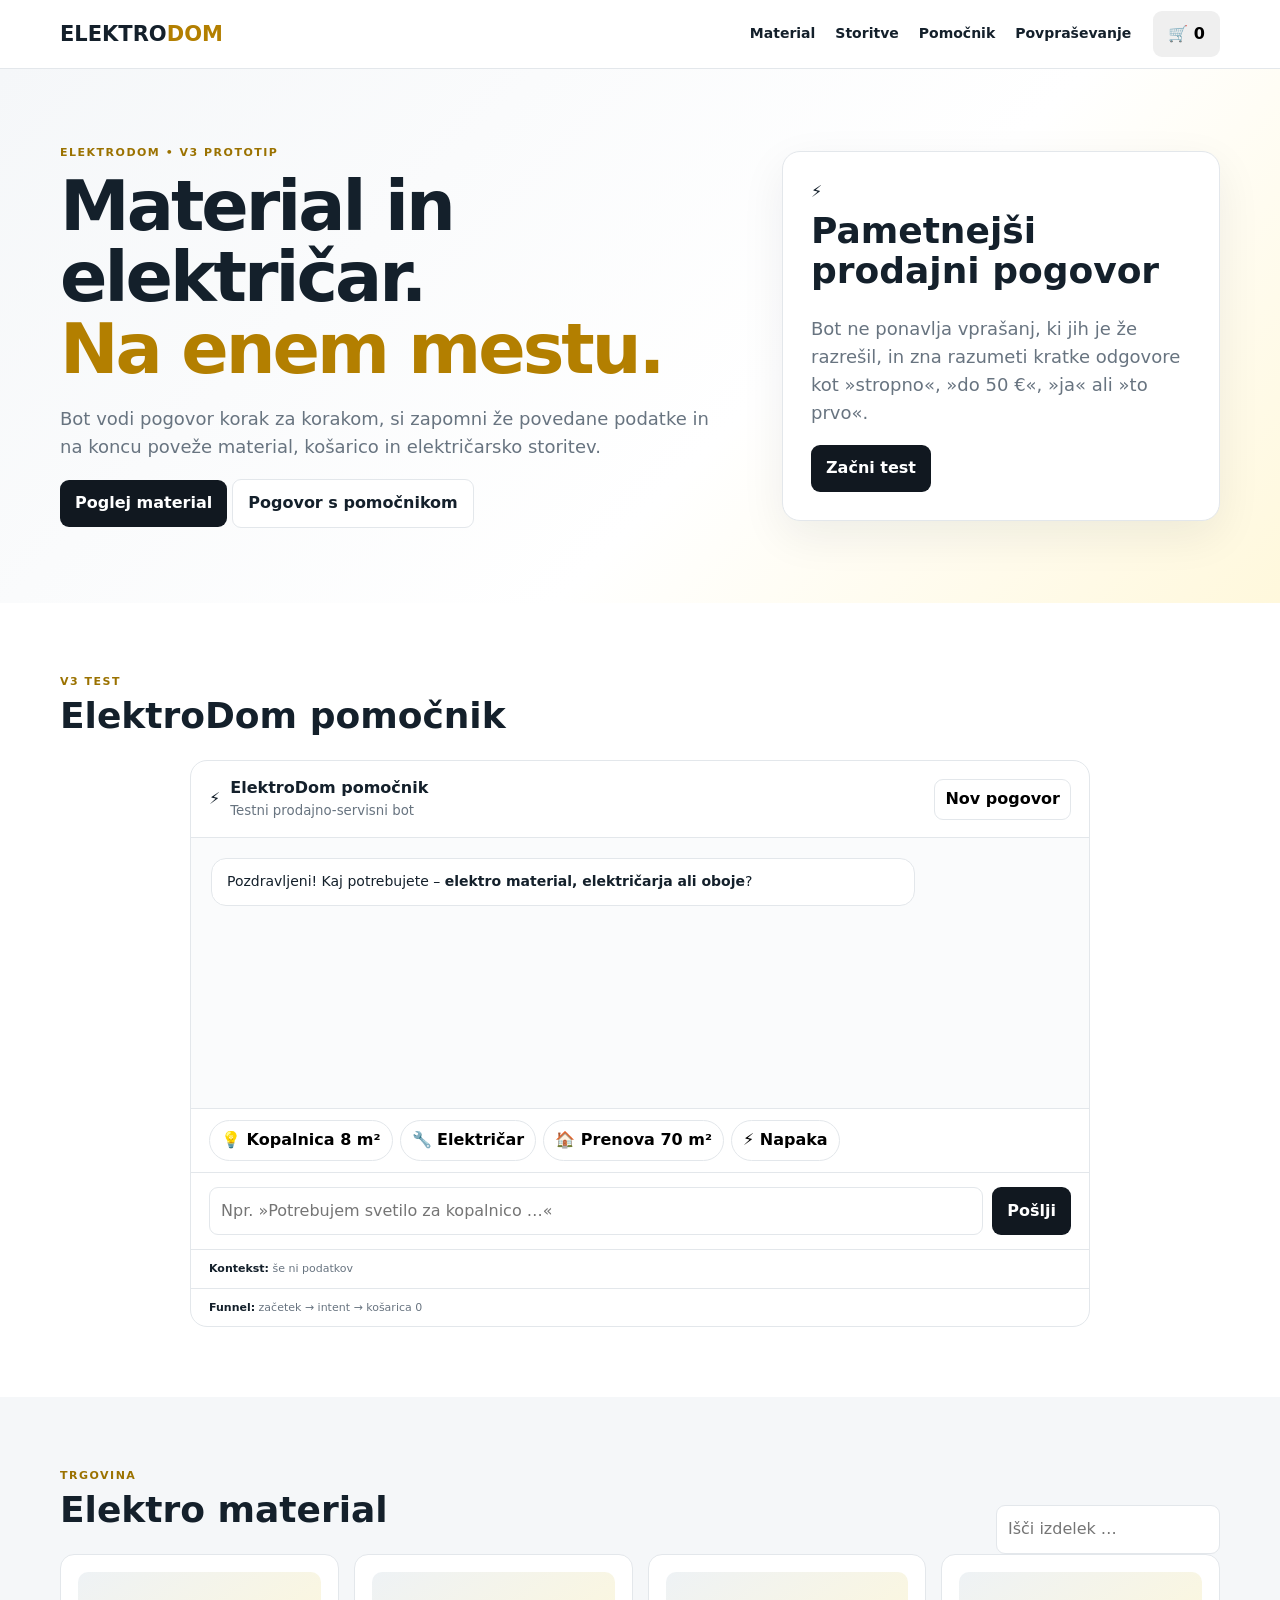
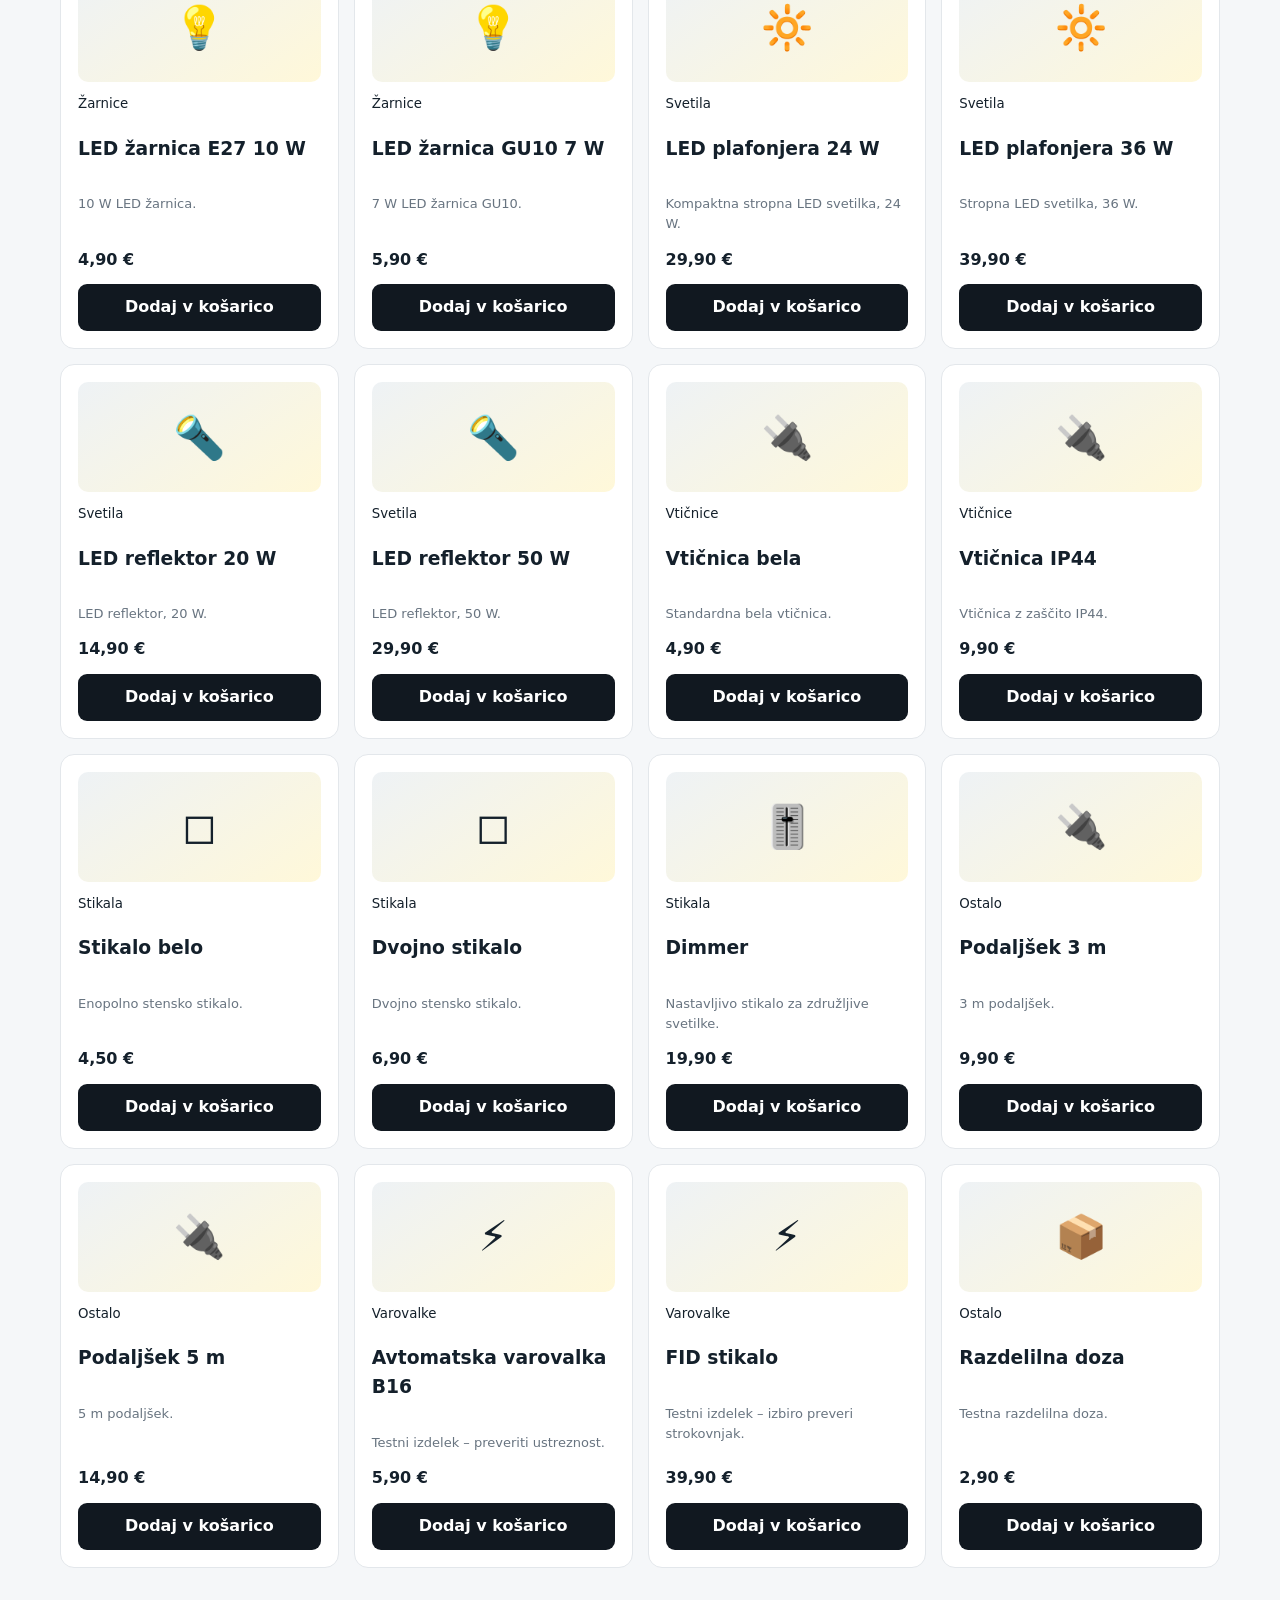
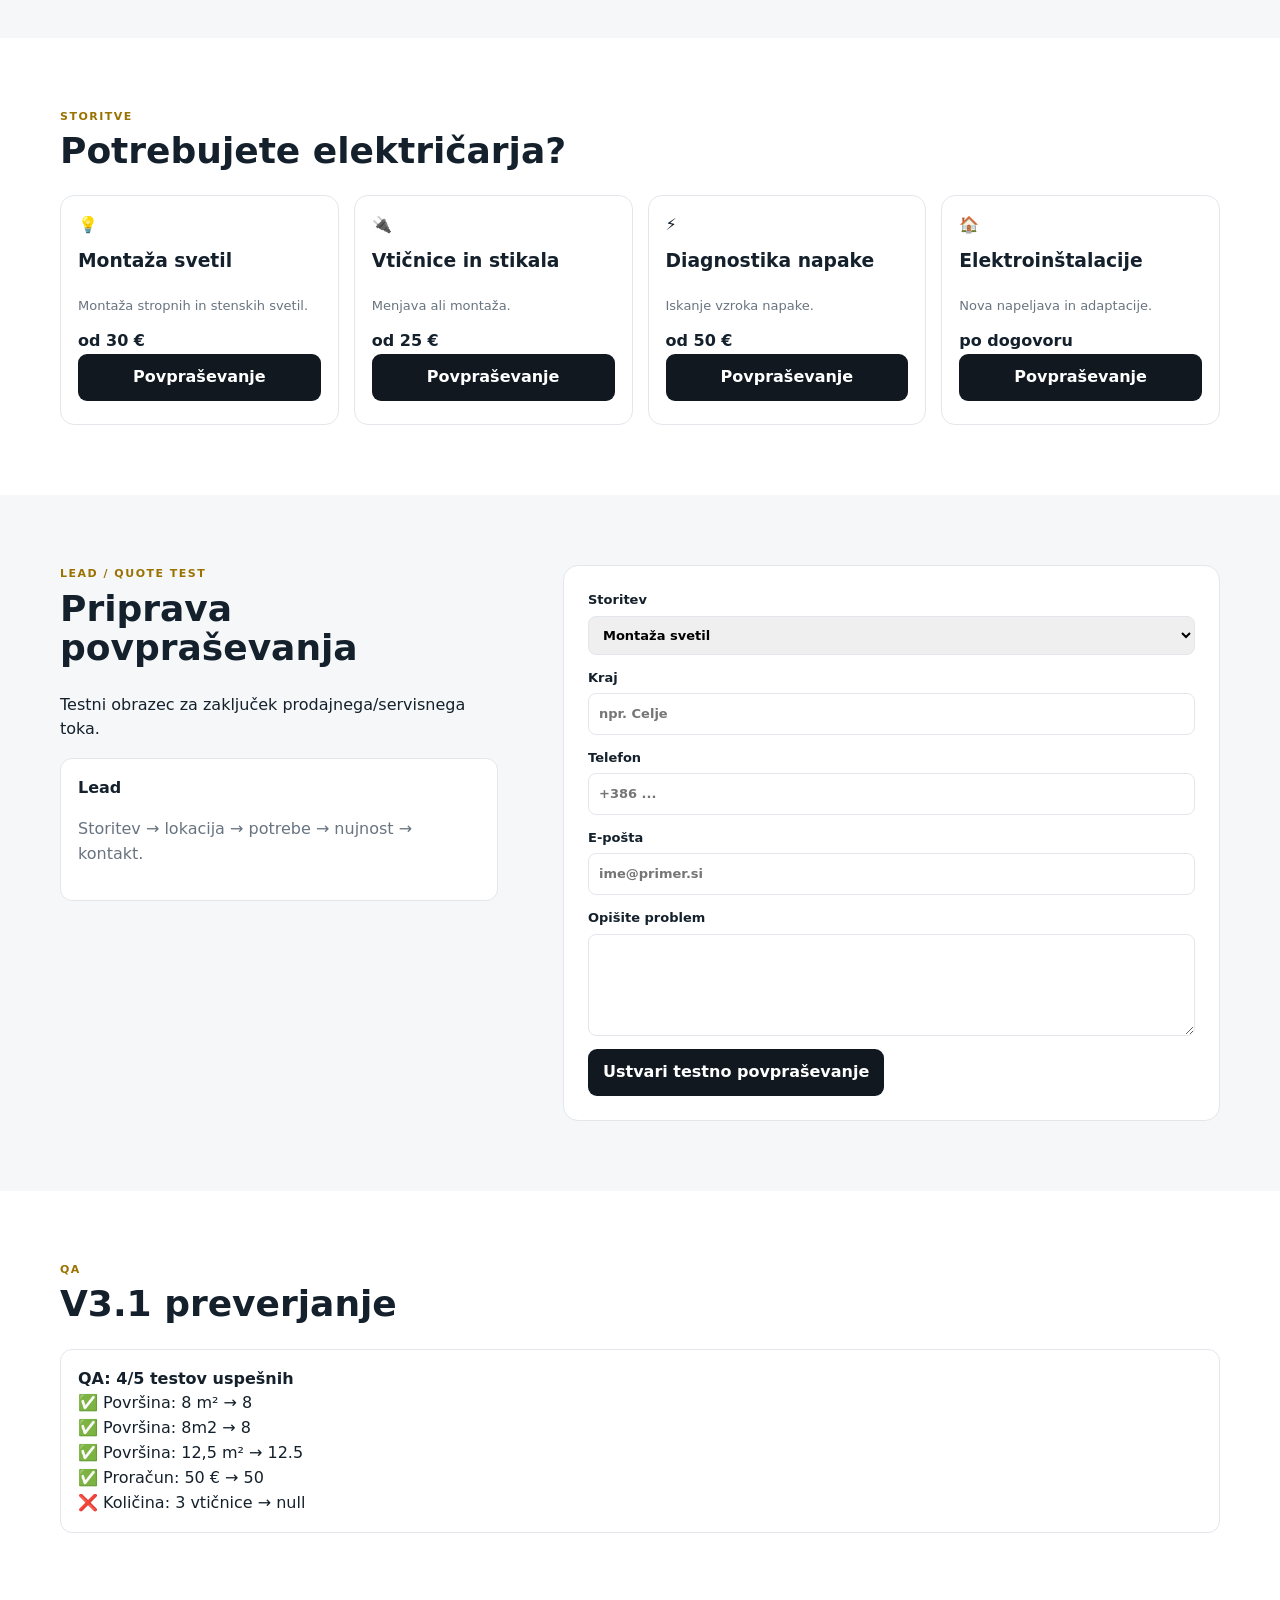
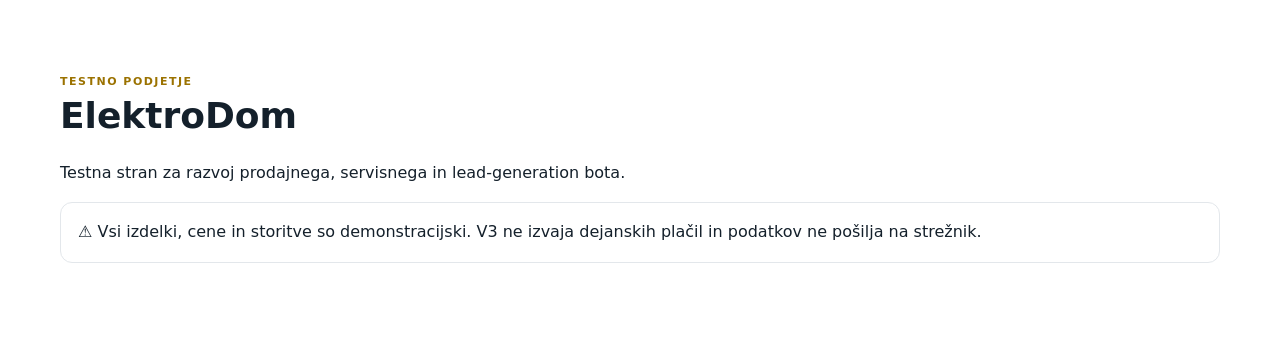
==== index.html @ 852b2228 "Add files via upload" ====
<!doctype html>
<html lang="sl"><head><meta charset="utf-8"><meta name="viewport" content="width=device-width,initial-scale=1">
<title>ElektroDom V3</title>
<style>
:root{--ink:#14202b;--muted:#687480;--line:#e3e7eb;--alt:#f5f7f9;--dark:#111820;--gold:#b37f00}
*{box-sizing:border-box}html{scroll-behavior:smooth}body{margin:0;font-family:Inter,system-ui,sans-serif;color:var(--ink);line-height:1.55}
.wrap{width:min(1160px,calc(100% - 32px));margin:auto}header{position:sticky;top:0;z-index:10;background:#fffffff5;border-bottom:1px solid var(--line)}
.nav{height:68px;display:flex;align-items:center;gap:22px}.logo{margin-right:auto;text-decoration:none;color:var(--ink);font-weight:900;font-size:21px}.logo span{color:var(--gold)}
nav{display:flex;gap:20px}nav a{color:var(--ink);text-decoration:none;font-weight:700;font-size:14px}
button,input,textarea,select{font:inherit}.btn,button{border:0;border-radius:9px;padding:11px 15px;cursor:pointer;font-weight:800}.btn{display:inline-block;background:var(--dark);color:#fff;text-decoration:none}.btn.alt{background:#fff;color:var(--ink);border:1px solid var(--line)}
.hero{padding:75px 0;background:linear-gradient(135deg,#f5f7f9,#fff 60%,#fff8dc)}.hero-grid{display:grid;grid-template-columns:1.2fr .8fr;gap:65px;align-items:center}
.eyebrow{font-size:11px;letter-spacing:1.5px;font-weight:900;color:#9b7200}.hero h1{font-size:clamp(42px,6vw,70px);line-height:1.02;letter-spacing:-3px;margin:10px 0 20px}.hero h1 em{font-style:normal;color:var(--gold)}.hero p{font-size:18px;color:var(--muted);max-width:680px}
.hero-card{background:#fff;border:1px solid var(--line);border-radius:18px;padding:28px;box-shadow:0 15px 45px #14202b12}.section{padding:70px 0}.gray{background:var(--alt)}h2{font-size:36px;line-height:1.1;margin:6px 0 25px}
.assistant{max-width:900px;margin:auto;background:#fff;border:1px solid var(--line);border-radius:17px;overflow:hidden}.chat-head{padding:15px 18px;border-bottom:1px solid var(--line);display:flex;align-items:center;gap:10px}.chat-head button{margin-left:auto;background:#fff;border:1px solid var(--line);padding:7px 10px}
.messages{padding:20px;min-height:270px;max-height:460px;overflow:auto;background:#fafbfc}.msg{max-width:82%;padding:12px 15px;border-radius:15px;margin-bottom:12px;font-size:14px}.msg.bot{background:#fff;border:1px solid var(--line)}.msg.user{margin-left:auto;background:var(--dark);color:#fff}
.quick{padding:11px 18px;display:flex;gap:7px;flex-wrap:wrap;border-top:1px solid var(--line)}.quick button{background:#fff;border:1px solid var(--line);border-radius:999px;padding:7px 11px}
#chatForm{display:flex;gap:9px;padding:14px 18px;border-top:1px solid var(--line)}#chatInput{flex:1;padding:11px;border:1px solid var(--line);border-radius:9px}
.state{padding:10px 18px;font-size:11px;color:var(--muted);border-top:1px solid var(--line)}.state b{color:var(--ink)}
.rec-title{padding:13px 18px 5px;font-size:12px;font-weight:900;color:#916a00}.rec{display:flex;align-items:center;gap:10px;margin:7px 18px;padding:10px;border:1px solid var(--line);border-radius:11px}.rec span{font-size:25px}.rec div{flex:1}.rec small,.rec strong{display:block}.rec small{color:var(--muted);font-size:11px}.rec button{background:var(--dark);color:#fff;padding:8px}
.head{display:flex;justify-content:space-between;align-items:end;gap:20px}.head input{padding:11px;border:1px solid var(--line);border-radius:9px}.grid{display:grid;grid-template-columns:repeat(4,1fr);gap:15px}.grid article{background:#fff;border:1px solid var(--line);border-radius:14px;padding:17px;display:flex;flex-direction:column;min-height:275px}
.pic{height:110px;background:linear-gradient(145deg,#eef2f5,#fff8d9);border-radius:10px;display:grid;place-items:center;font-size:42px;margin-bottom:12px}.grid article p{color:var(--muted);font-size:13px}.price{margin-top:auto;margin-bottom:12px}.grid article button,.service button{background:var(--dark);color:#fff}
.services article{min-height:230px}.services article h3{margin:8px 0}.quote{display:grid;grid-template-columns:.8fr 1.2fr;gap:65px}.quote form{background:#fff;border:1px solid var(--line);padding:24px;border-radius:15px}.quote label{display:block;font-size:13px;font-weight:800;margin-bottom:13px}.quote input,.quote textarea,.quote select{display:block;width:100%;padding:10px;border:1px solid var(--line);border-radius:8px;margin-top:5px}.preview,.notice{background:#fff;border:1px solid var(--line);border-radius:12px;padding:17px}.preview p{color:var(--muted)}#quoteResult{display:none;margin-top:14px;padding:14px;background:#eef9f5;border-radius:9px}
.modal{position:fixed;inset:0;background:#0007;z-index:30;display:grid;place-items:center;padding:20px}.hidden{display:none}.modal-card{background:#fff;border-radius:17px;padding:24px;width:min(520px,100%);position:relative}.close{position:absolute;right:12px;top:8px;background:none;font-size:27px}.row{display:flex;justify-content:space-between;padding:10px 0;border-bottom:1px solid var(--line)}.total{text-align:right;font-size:18px}#toast{position:fixed;right:20px;bottom:20px;background:var(--dark);color:#fff;padding:12px 16px;border-radius:9px;opacity:0;transition:.2s}#toast.show{opacity:1}
@media(max-width:900px){.hero-grid,.quote{grid-template-columns:1fr}.grid{grid-template-columns:repeat(2,1fr)}nav{display:none}}@media(max-width:560px){.grid{grid-template-columns:1fr}.hero{padding:50px 0}}
</style></head><body>
<header><div class="wrap nav"><a class="logo" href="#top">ELEKTRO<span>DOM</span></a><nav><a href="#shop">Material</a><a href="#services">Storitve</a><a href="#assistant">Pomočnik</a><a href="#quote">Povpraševanje</a></nav><button id="cartButton">🛒 <b id="cartCount">0</b></button></div></header>
<main id="top">
<section class="hero"><div class="wrap hero-grid"><div><div class="eyebrow">ELEKTRODOM • V3 PROTOTIP</div><h1>Material in električar.<br><em>Na enem mestu.</em></h1><p>Bot vodi pogovor korak za korakom, si zapomni že povedane podatke in na koncu poveže material, košarico in električarsko storitev.</p><a class="btn" href="#shop">Poglej material</a> <button class="btn alt" onclick="openAssistant()">Pogovor s pomočnikom</button></div><div class="hero-card">⚡<h2>Pametnejši prodajni pogovor</h2><p>Bot ne ponavlja vprašanj, ki jih je že razrešil, in zna razumeti kratke odgovore kot »stropno«, »do 50 €«, »ja« ali »to prvo«.</p><button class="btn" onclick="openAssistant()">Začni test</button></div></div></section>

<section class="section" id="assistant"><div class="wrap"><div class="eyebrow">V3 TEST</div><h2>ElektroDom pomočnik</h2><div class="assistant">
<div class="chat-head">⚡ <div><b>ElektroDom pomočnik</b><small style="display:block;color:#687480">Testni prodajno-servisni bot</small></div><button onclick="resetChat()">Nov pogovor</button></div>
<div id="chatMessages" class="messages"></div><div id="recommendations"></div>
<div class="quick"><button onclick="quickAsk('Potrebujem luč za kopalnico, prostor ima 8 m².')">💡 Kopalnica 8 m²</button><button onclick="quickAsk('Potrebujem električarja za montažo treh svetilk.')">🔧 Električar</button><button onclick="quickAsk('Prenavljam stanovanje 70 m² in potrebujem elektro material.')">🏠 Prenova 70 m²</button><button onclick="quickAsk('V stanovanju mi ne delajo tri vtičnice.')">⚡ Napaka</button></div>
<form id="chatForm"><input id="chatInput" autocomplete="off" placeholder="Npr. »Potrebujem svetilo za kopalnico …«"><button class="btn">Pošlji</button></form><div id="state" class="state"></div><div id="funnel" class="state"></div></div></div></section>

<section class="section gray" id="shop"><div class="wrap"><div class="head"><div><div class="eyebrow">TRGOVINA</div><h2>Elektro material</h2></div><input id="productSearch" placeholder="Išči izdelek …"></div><div id="productGrid" class="grid"></div></div></section>

<section class="section" id="services"><div class="wrap"><div class="eyebrow">STORITVE</div><h2>Potrebujete električarja?</h2><div class="grid services">
<article>💡<h3>Montaža svetil</h3><p>Montaža stropnih in stenskih svetil.</p><b>od 30 €</b><button onclick="startService('Montaža svetil')">Povpraševanje</button></article>
<article>🔌<h3>Vtičnice in stikala</h3><p>Menjava ali montaža.</p><b>od 25 €</b><button onclick="startService('Vtičnice in stikala')">Povpraševanje</button></article>
<article>⚡<h3>Diagnostika napake</h3><p>Iskanje vzroka napake.</p><b>od 50 €</b><button onclick="startService('Diagnostika napake')">Povpraševanje</button></article>
<article>🏠<h3>Elektroinštalacije</h3><p>Nova napeljava in adaptacije.</p><b>po dogovoru</b><button onclick="startService('Elektroinštalacije')">Povpraševanje</button></article></div></div></section>

<section class="section gray" id="quote"><div class="wrap quote"><div><div class="eyebrow">LEAD / QUOTE TEST</div><h2>Priprava povpraševanja</h2><p>Testni obrazec za zaključek prodajnega/servisnega toka.</p><div id="leadPreview" class="preview"><b>Lead</b><p>Storitev → lokacija → potrebe → nujnost → kontakt.</p></div></div>
<form id="quoteForm"><label>Storitev<select id="serviceSelect"><option>Montaža svetil</option><option>Vtičnice in stikala</option><option>Diagnostika napake</option><option>Elektroinštalacije</option><option>Drugo</option></select></label><label>Kraj<input id="city" required placeholder="npr. Celje"></label><label>Telefon<input id="phone" required placeholder="+386 ..."></label><label>E-pošta<input id="email" type="email" placeholder="ime@primer.si"></label><label>Opišite problem<textarea id="description" required rows="4"></textarea></label><button class="btn">Ustvari testno povpraševanje</button><div id="quoteResult"></div></form></div></section>

<section class="section" id="tests"><div class="wrap">
<div class="eyebrow">QA</div><h2>V3.1 preverjanje</h2>
<div class="notice" id="qaResult">Testi se izvajajo …</div>
</div></section>

<section class="section" id="contact"><div class="wrap"><div class="eyebrow">TESTNO PODJETJE</div><h2>ElektroDom</h2><p>Testna stran za razvoj prodajnega, servisnega in lead-generation bota.</p><p class="notice">⚠️ Vsi izdelki, cene in storitve so demonstracijski. V3 ne izvaja dejanskih plačil in podatkov ne pošilja na strežnik.</p></div></section>
</main>
<div id="toast"></div><div id="cartModal" class="modal hidden"><div class="modal-card"><button class="close" onclick="closeCart()">×</button><h2>Košarica</h2><div id="cartItems"></div><p class="total">Skupaj: <b id="cartTotal">0,00 €</b></p><button class="btn" style="width:100%" onclick="checkoutTest()">Nadaljuj (test)</button></div></div>

<script>
const PRODUCTS=[
{id:1,name:"LED žarnica E27 10 W",price:4.9,category:"Žarnice",icon:"💡",desc:"10 W LED žarnica.",tags:["e27","led","luč"]},
{id:2,name:"LED žarnica GU10 7 W",price:5.9,category:"Žarnice",icon:"💡",desc:"7 W LED žarnica GU10.",tags:["gu10","led"]},
{id:3,name:"LED plafonjera 24 W",price:29.9,category:"Svetila",icon:"🔆",desc:"Kompaktna stropna LED svetilka, 24 W.",tags:["plafonjera","stropna","svetilo","led","kopalnica"]},
{id:4,name:"LED plafonjera 36 W",price:39.9,category:"Svetila",icon:"🔆",desc:"Stropna LED svetilka, 36 W.",tags:["plafonjera","stropna","svetilo","led"]},
{id:5,name:"LED reflektor 20 W",price:14.9,category:"Svetila",icon:"🔦",desc:"LED reflektor, 20 W.",tags:["reflektor","led","zunanja"]},
{id:6,name:"LED reflektor 50 W",price:29.9,category:"Svetila",icon:"🔦",desc:"LED reflektor, 50 W.",tags:["reflektor","led","zunanja"]},
{id:7,name:"Vtičnica bela",price:4.9,category:"Vtičnice",icon:"🔌",desc:"Standardna bela vtičnica.",tags:["vtičnica"]},
{id:8,name:"Vtičnica IP44",price:9.9,category:"Vtičnice",icon:"🔌",desc:"Vtičnica z zaščito IP44.",tags:["vtičnica","ip44","kopalnica","vlaga"]},
{id:9,name:"Stikalo belo",price:4.5,category:"Stikala",icon:"◻️",desc:"Enopolno stensko stikalo.",tags:["stikalo"]},
{id:10,name:"Dvojno stikalo",price:6.9,category:"Stikala",icon:"◻️",desc:"Dvojno stensko stikalo.",tags:["stikalo","dvojno"]},
{id:11,name:"Dimmer",price:19.9,category:"Stikala",icon:"🎚️",desc:"Nastavljivo stikalo za združljive svetilke.",tags:["dimmer","stikalo"]},
{id:12,name:"Podaljšek 3 m",price:9.9,category:"Ostalo",icon:"🔌",desc:"3 m podaljšek.",tags:["podaljšek"]},
{id:13,name:"Podaljšek 5 m",price:14.9,category:"Ostalo",icon:"🔌",desc:"5 m podaljšek.",tags:["podaljšek"]},
{id:14,name:"Avtomatska varovalka B16",price:5.9,category:"Varovalke",icon:"⚡",desc:"Testni izdelek – preveriti ustreznost.",tags:["varovalka","b16"]},
{id:15,name:"FID stikalo",price:39.9,category:"Varovalke",icon:"⚡",desc:"Testni izdelek – izbiro preveri strokovnjak.",tags:["fid","zaščita"]},
{id:16,name:"Razdelilna doza",price:2.9,category:"Ostalo",icon:"📦",desc:"Testna razdelilna doza.",tags:["doza","inštalacija"]}
];

let cart=[];
let lastSelectedProductId=null;
let state={intent:null,space:null,area:null,mounting:null,budget:null,count:null,location:null,step:"intent",service:null};
const $=id=>document.getElementById(id);
const eur=n=>n.toLocaleString("sl-SI",{style:"currency",currency:"EUR"});
function addMessage(t,type){const d=document.createElement("div");d.className="msg "+type;d.innerHTML=t;$("chatMessages").appendChild(d);$("chatMessages").scrollTop=$("chatMessages").scrollHeight}
function openAssistant(){document.querySelector("#assistant").scrollIntoView({behavior:"smooth"});setTimeout(()=>$("chatInput").focus(),300)}
function quickAsk(t){$("chatInput").value=t;$("chatForm").requestSubmit()}
function resetChat(){lastSelectedProductId=null;cart=[];$("cartCount").textContent=0;state={intent:null,space:null,area:null,mounting:null,budget:null,count:null,location:null,step:"intent",service:null};$("chatMessages").innerHTML="";$("recommendations").innerHTML="";addMessage("Pozdravljeni! Kaj potrebujete – <b>elektro material, električarja ali oboje</b>?","bot");updateState()}
function updateState(){let s=[];if(state.intent)s.push("potreba: "+state.intent);if(state.space)s.push("prostor: "+state.space);if(state.area)s.push("površina: "+state.area+" m²");if(state.mounting)s.push("montaža: "+state.mounting);if(state.budget)s.push("proračun: "+state.budget+" €");if(state.count)s.push("količina: "+state.count);if(state.location)s.push("kraj: "+state.location);$("state").innerHTML="<b>Kontekst:</b> "+(s.join(" • ")||"še ni podatkov");$("funnel").innerHTML="<b>Funnel:</b> "+(state.intent||"začetek")+" → "+(state.step||"intent")+" → košarica "+cart.length}
function moneyValue(t){
 let m=t.match(/(?:do|pod|max(?:imalno)?|največ)\s*(\d+(?:[.,]\d+)?)\s*€?/i);
 return m?parseFloat(m[1].replace(",",".")):null;
}
function numberValue(t){
 let m=t.match(/(?:^|\s)(\d+)\s*(?:kosov|kos|kom|svetilk|luči|vtičnic|stikal)\b/i);
 return m?parseInt(m[1],10):null;
}
function areaValue(t){
 let m=t.match(/(\d+(?:[.,]\d+)?)\s*(?:m²|m2|m\s*2|kvadrat(?:nih)?(?:\s+metrov)?)/i);
 return m?parseFloat(m[1].replace(",",".")):null;
}
function setFacts(t){

 let a=areaValue(t);if(a)state.area=a;
 let b=moneyValue(t);if(b)state.budget=b;
 let n=numberValue(t);if(n && /svetilk|luči|vtičnic|stikal|kos|kom/i.test(t))state.count=n;
 if(/kopalnic/i.test(t))state.space="kopalnica";
else if(/kuhinj/i.test(t))state.space="kuhinja";
else if(/dnevni/i.test(t))state.space="dnevna soba";
else if(/spalnic/i.test(t))state.space="spalnica";
else if(/hodnik/i.test(t))state.space="hodnik";
 if(/stropn/i.test(t))state.mounting="stropno";if(/stens/i.test(t))state.mounting="stensko";
 if(/celj|celje/i.test(t))state.location="Celje";else if(/maribor/i.test(t))state.location="Maribor";else if(/ljubljan/i.test(t))state.location="Ljubljana";
}
function detectIntent(t){
 if(/električar|montaž|namestit|zmontir|mojster/i.test(t))return"električar";
 if(/ne dela|izpad|iskra|napak|pregorel|varovalk/i.test(t))return"napaka";
 if(/prenov|stanovanj|hiš|napeljav|material/i.test(t))return"prenova";
 if(/luč|svetil|plafonj|žarnic|led/i.test(t))return"svetilo";
 if(/vtičnic|stikal/i.test(t))return"vtičnice/stikala";
 return null;
}
function recommendations(){
 let ps=[];
 if(state.intent==="svetilo")ps=PRODUCTS.filter(p=>p.category==="Svetila"&&!(state.space==="kopalnica"&&p.tags.includes("zunanja")));
 if(state.intent==="vtičnice/stikala")ps=PRODUCTS.filter(p=>["Vtičnice","Stikala"].includes(p.category));
 if(state.intent==="prenova")ps=PRODUCTS.filter(p=>["Svetila","Vtičnice","Stikala"].includes(p.category));
 if(state.budget)ps=ps.filter(p=>p.price<=state.budget);
 ps=ps.slice(0,3);
 $("recommendations").innerHTML=ps.length?'<div class="rec-title">Predlogi iz testnega kataloga</div>'+ps.map((p,i)=>`<div class="rec"><span>${p.icon}</span><div><b>${i+1}. ${p.name}</b><small>${p.desc}</small><strong>${eur(p.price)}</strong></div><button onclick="addToCart(${p.id})">Dodaj</button></div>`).join(""):"";
}
function cartSummary(){return cart.length?cart.map(p=>`${p.name} — ${eur(p.price)}`).join("<br>")+"<br><b>Skupaj: "+eur(cart.reduce((s,p)=>s+p.price,0))+"</b>":"Košarica je prazna."}
function selectedProduct(){
 if(lastSelectedProductId)return PRODUCTS.find(p=>p.id===lastSelectedProductId);
 const ps=PRODUCTS.filter(p=>p.category==="Svetila"&&(!state.budget||p.price<=state.budget));
 return ps[0]||null;
}
function ensureSelectedInCart(){
 const p=selectedProduct(); if(!p)return null;
 if(!cart.some(x=>x.id===p.id)) addToCart(p.id);
 return p;
}
function recommendedProducts(){
  return PRODUCTS.filter(p=>p.category==="Svetila" && !(state.space==="kopalnica"&&p.tags.includes("zunanja")) && (!state.budget||p.price<=state.budget));
}
function getSelectedProduct(){
  if(lastSelectedProductId){const p=PRODUCTS.find(x=>x.id===lastSelectedProductId);if(p)return p;}
  return recommendedProducts()[0]||null;
}
function addRememberedProduct(){
  const p=getSelectedProduct(); if(!p)return null;
  lastSelectedProductId=p.id;
  if(!cart.some(x=>x.id===p.id))cart.push(p);
  $("cartCount").textContent=cart.length; updateState(); return p;
}
function isYes(t){return /^(ja|da|lahko|seveda|ok|okej|potrjujem|potrdi)$/i.test(t.trim())}
function isNo(t){return /^(ne|ne hvala|ne potrebujem)$/i.test(t.trim())}
function isAdd(t){return /\b(dodaj|dodajte|dodam|vzamem|vzemi|izberem|izberi)\b/i.test(t)}
function isInstall(t){return /(montaž|namestit|zmontir|montirat)/i.test(t)}

function recommendedProducts(){
  return PRODUCTS.filter(p=>p.category==="Svetila" && !(state.space==="kopalnica"&&p.tags.includes("zunanja")) && (!state.budget||p.price<=state.budget));
}
function getSelectedProduct(){
  if(lastSelectedProductId){const p=PRODUCTS.find(x=>x.id===lastSelectedProductId);if(p)return p;}
  return recommendedProducts()[0]||null;
}
function addRememberedProduct(){
  const p=getSelectedProduct();if(!p)return null;
  lastSelectedProductId=p.id;
  if(!cart.some(x=>x.id===p.id))cart.push(p);
  $("cartCount").textContent=cart.length;updateState();return p;
}
function isYes(t){return /^(ja|da|lahko|seveda|ok|okej|potrjujem|potrdi)$/i.test(t.trim())}
function isNo(t){return /^(ne|ne hvala|ne potrebujem)$/i.test(t.trim())}
function isAdd(t){return /\b(dodaj|dodajte|dodam|vzamem|vzemi|izberem|izberi)\b/i.test(t)}
function isInstall(t){return /(montaž|namestit|zmontir|montirat)/i.test(t)}


function normalizeLocation(s){
  const map={
    "cellje":"Celje","celje":"Celje","celju":"Celje","celja":"Celje",
    "ljublana":"Ljubljana","ljubljani":"Ljubljana","ljubljane":"Ljubljana",
    "maribor":"Maribor","mariboru":"Maribor","maribora":"Maribor",
    "ptuj":"Ptuj","ptuju":"Ptuj","ptuja":"Ptuj",
    "koper":"Koper","kopru":"Koper","kopra":"Koper",
    "zagreb":"Zagreb","zagreb":"Zagreb","rijeka":"Rijeka","split":"Split"
  };
  const key=s.toLowerCase().trim();
  return map[key]||s.trim().replace(/^(v|iz|na)\s+/i,"").replace(/\b\p{L}/gu,c=>c.toUpperCase());
}
function extractNaturalRequest(raw){
  const t=raw.toLowerCase();
  if(/\b(kopalnic|kopalnico|kopalnica)\b/i.test(t)){state.space="kopalnica";state.intent="svetilo";}
  else if(/\b(dnevni|dnevno|dnevna)\b/i.test(t)){state.space="dnevna soba";state.intent="svetilo";}
  else if(/\b(spalnic|spalnico|spalnica)\b/i.test(t)){state.space="spalnica";state.intent="svetilo";}

  const area=t.match(/(\d+(?:[.,]\d+)?)\s*(?:m2|m²|kvadrat(?:nih|nih)?\s*metrov)/i);
  if(area)state.area=parseFloat(area[1].replace(",","." ));

  if(/\b(stropn|stropno|stropna)\b/i.test(t))state.mounting="stropno";
  if(/\b(stensk|stensko|stenska)\b/i.test(t))state.mounting="stensko";

  const budget=t.match(/(?:do|max(?:imalno)?|največ|budget(?:\s*je)?)\s*(\d+(?:[.,]\d+)?)\s*(?:€|eur|evr)/i);
  if(budget)state.budget=parseFloat(budget[1].replace(",","." ));

  if(isInstall(t))state.service="montaža svetila";

  const locPatterns=[
    /\b(?:v|iz|pri)\s+(celje|cellje|ljubljana|maribor|ptuj|koper|zagreb|rijeka|split)\b/i,
    /\b(celje|cellje|ljubljana|maribor|ptuj|koper|zagreb|rijeka|split)\b/i
  ];
  for(const r of locPatterns){const m=t.match(r);if(m){state.location=normalizeLocation(m[1]);break;}}

  if(state.service)state.intent="električar";
  return state;
}
function reply(raw){
  const t=raw.toLowerCase().trim();setFacts(t);
  extractNaturalRequest(raw);

  /* V5: if the user supplied several requirements in one sentence, skip questions already answered. */
  if(state.intent==="svetilo" && (state.space||state.mounting||state.area||state.budget||state.service||state.location)){
    if(state.budget && state.mounting){
      state.step="offer";
      recommendations();
      let extra=state.service?`<br>Dodana je tudi zahteva za <b>${state.service}</b>.`:"";
      return `Razumem: <b>${state.space||"prostor"}</b>${state.area?" • "+state.area+" m²":""}, <b>${state.mounting}</b>, proračun do <b>${eur(state.budget)}</b>.${state.location?` Lokacija: <b>${state.location}</b>.`:""}${extra}<br><br>Predlagam naslednje izdelke. Napišete lahko <b>»prvo«</b> ali <b>»drugo«</b>.`;
    }
    if(state.space==="kopalnica" && !state.mounting){
      state.step="mounting";
      return `Razumem — <b>kopalnica${state.area?" • "+state.area+" m²":""}</b>. Ali želite <b>stropno ali stensko svetilo</b>?`;
    }
    if(state.mounting && !state.budget){
      state.step="budget";
      return `Odlično, iščemo <b>${state.mounting} svetilo</b>${state.area?" za "+state.area+" m²":""}. Kakšen je vaš približen proračun?`;
    }
  }

  /* Location has priority once the bot is waiting for a service location. */
  if(state.step==="service"){
    state.intent="električar";
    if(!state.location){
      const loc=t.replace(/^(v|iz)\s+/i,"").trim();
      if(loc){
        state.location=normalizeLocation(loc);
        state.step="lead";
        const p=getSelectedProduct();
        return `Super, zabeležil sem lokacijo <b>${state.location}</b>.${p&&cart.length?` V košarici je <b>${p.name}</b> za ${eur(p.price)}.`:""}<br><br>Želite, da pripravimo <b>testno povpraševanje za montažo</b>?`;
      }
    }
  }

  /* Lead confirmation. */
  if(state.step==="lead"){
    if(isYes(t))return buildLeadSummary();
    if(isNo(t)){state.step="completed";return "V redu. Povpraševanja ne bom oddal.";}
  }

  /* Product recommendation state. */
  if(state.step==="offer"){
    const ps=recommendedProducts();
    if(/^(prvo|prvi|1)$/i.test(t)&&ps[0]){
      lastSelectedProductId=ps[0].id;addRememberedProduct();state.step="installation";
      return `Odlično — <b>${ps[0].name}</b> za <b>${eur(ps[0].price)}</b> je dodan v košarico. Ali želite tudi <b>montažo svetila</b>?`;
    }
    if(/^(drugo|drugi|2)$/i.test(t)&&ps[1]){
      lastSelectedProductId=ps[1].id;addRememberedProduct();state.step="installation";
      return `Odlično — <b>${ps[1].name}</b> za <b>${eur(ps[1].price)}</b> je dodan v košarico. Ali želite tudi <b>montažo svetila</b>?`;
    }
    if(isAdd(t)||isYes(t)){
      const p=addRememberedProduct();
      if(p){state.step="installation";return `Odlično — <b>${p.name}</b> za <b>${eur(p.price)}</b> je dodan v košarico. Ali želite tudi <b>montažo svetila</b>?`;}
    }
  }

  /* Installation. */
  if(state.step==="installation"){
    if(isInstall(t)||isYes(t)){
      state.service="montaža svetila";state.intent="električar";state.step="service";
      return "Seveda. Za montažo potrebujemo še <b>kraj izvedbe</b>. V katerem kraju želite montažo?";
    }
    if(isNo(t)){state.step="cart";return "Seveda. Izdelek ostane v košarici.";}
  }

  /* Compound add + installation. */
  if(isInstall(t)&&(isAdd(t)||/\b(jo|ga|to)\b/i.test(t))){
    const p=addRememberedProduct();
    if(p){
      state.service="montaža svetila";state.intent="električar";state.step="service";
      return `Odlično — <b>${p.name}</b> (${eur(p.price)}) je dodan v košarico. Za montažo potrebujemo še <b>kraj izvedbe</b>. V katerem kraju želite montažo?`;
    }
  }

  let d=detectIntent(t);if(d)state.intent=d;

  if(/^(stropno|stropna|stropen)$/i.test(t)){
    state.mounting="stropno";state.step="budget";
    return `Odlično, iščemo <b>stropno svetilo</b>${state.area?" za "+state.area+" m²":""}. Kakšen je približen proračun? Na primer <b>do 30 €, do 50 € ali več</b>.`;
  }
  if(/^(stensko|stenska)$/i.test(t)){
    state.mounting="stensko";state.step="budget";
    return `Odlično, iščemo <b>stensko svetilo</b>${state.area?" za "+state.area+" m²":""}. Kakšen je približen proračun? Na primer <b>do 30 €, do 50 € ali več</b>.`;
  }

  if(state.intent==="svetilo"){
    if(state.space==="kopalnica"&&!state.mounting){state.step="mounting";return `Razumem — <b>kopalnica${state.area?" • "+state.area+" m²":""}</b>. Ali želite <b>stropno ali stensko svetilo</b>?`;}
    if(state.mounting&&!state.budget){state.step="budget";return `Odlično, iščemo <b>${state.mounting} svetilo</b>${state.area?" za "+state.area+" m²":""}. Kakšen je približen proračun? Na primer <b>do 30 €, do 50 € ali več</b>.`;}
    if(state.budget){state.step="offer";recommendations();return `Glede na vaše zahteve sem izbor omejil na izdelke do <b>${eur(state.budget)}</b>. Poglejte predloge spodaj. Napišete lahko <b>»prvo«</b> ali <b>»drugo«</b>.`;}
  }

  if(state.intent==="električar"){
    state.step="service";
    return "Razumem. Potrebujete električarja. V katerem <b>kraju</b> je storitev?";
  }
  if(state.intent==="napaka")return "Pri električni napaki je varnost na prvem mestu. Opišite, <b>kaj ne deluje in kje</b>, nato lahko pripravimo povpraševanje za električarja.";
  if(state.intent==="vtičnice/stikala")return "Koliko vtičnic ali stikal potrebujete in ali gre za <b>menjavo ali novo montažo</b>?";
  if(state.intent==="prenova")return "Za začetni seznam potrebujem približno <b>površino, število prostorov</b> in informacijo, ali gre za novo ali delno napeljavo.";
  return "Razumem. Povejte mi, ali potrebujete <b>material, električarja ali oboje</b>.";
}

function buildLeadSummary(){
  const total=cart.reduce((s,p)=>s+p.price,0);
  state.step="completed";
  return `<b>Testno povpraševanje</b><br><br>${cart.length?cart.map(p=>`• ${p.name} — ${eur(p.price)}`).join("<br>")+"<br>":""}${state.service?`• Storitev: ${state.service}<br>`:""}${state.location?`• Lokacija: ${state.location}<br>`:""}${cart.length?`<br>Izdelki skupaj: <b>${eur(total)}</b><br>`:""}<br>To je testni prototip — v naslednji fazi lahko podatke pošljemo v pravi lead/CRM sistem.`;
}

$("chatForm").addEventListener("submit",e=>{e.preventDefault();let i=$("chatInput"),t=i.value.trim();if(!t)return;addMessage(t,"user");i.value="";setTimeout(()=>{addMessage(reply(t),"bot");updateState()},180)});
function render(filter=""){let q=filter.toLowerCase(),ps=PRODUCTS.filter(p=>(p.name+" "+p.category+" "+p.desc+" "+p.tags.join(" ")).toLowerCase().includes(q));$("productGrid").innerHTML=ps.map(p=>`<article><div class="pic">${p.icon}</div><small>${p.category}</small><h3>${p.name}</h3><p>${p.desc}</p><b class="price">${eur(p.price)}</b><button onclick="addToCart(${p.id})">Dodaj v košarico</button></article>`).join("")}
function addToCart(id){let p=PRODUCTS.find(x=>x.id===id);if(!p)return;lastSelectedProductId=id;if(!cart.some(x=>x.id===id))cart.push(p);$("cartCount").textContent=cart.length;updateState();toast(p.name+" je dodan v košarico.")}
function openCart(){$("cartModal").classList.remove("hidden");$("cartItems").innerHTML=cart.length?cart.map(p=>`<div class="row"><span>${p.name}</span><b>${eur(p.price)}</b></div>`).join(""):"<p>Košarica je prazna.</p>";$("cartTotal").textContent=eur(cart.reduce((s,p)=>s+p.price,0))}
function closeCart(){$("cartModal").classList.add("hidden")}function checkoutTest(){closeCart();toast("TEST: checkout bomo dodali v naslednji fazi.")}function toast(t){let e=$("toast");e.textContent=t;e.classList.add("show");setTimeout(()=>e.classList.remove("show"),2200)}
function startService(s){$("serviceSelect").value=s;document.querySelector("#quote").scrollIntoView({behavior:"smooth"});$("description").focus()}
$("productSearch").addEventListener("input",e=>render(e.target.value));$("cartButton").addEventListener("click",openCart);
$("quoteForm").addEventListener("submit",e=>{e.preventDefault();let s=$("serviceSelect").value,c=$("city").value,p=$("phone").value,em=$("email").value,d=$("description").value,u=/nujno|takoj|danes|ne dela|iskra|dim|vonj po zažgan/i.test(d);$("quoteResult").style.display="block";$("quoteResult").innerHTML=`<b>TESTNI LEAD</b><br>Storitev: ${s}<br>Kraj: ${c}<br>Nujnost: <b>${u?"VISOKA":"OBIČAJNA"}</b><br>Telefon: ${p}<br>E-pošta: ${em||"ni podana"}<br><br><small>V3: podatki ostanejo samo v brskalniku.</small>`;$("leadPreview").innerHTML=`<b>Lead pripravljen</b><p>${s} • ${c} • ${u?"VISOKA":"OBIČAJNA"} nujnost</p>`});

function runQATests(){
 const cases=[
  ["Površina: 8 m²", areaValue("Potrebujem luč za kopalnico, prostor ima 8 m²"),8],
  ["Površina: 8m2", areaValue("kopalnica 8m2"),8],
  ["Površina: 12,5 m²", areaValue("prostor ima 12,5 m²"),12.5],
  ["Proračun: 50 €", moneyValue("do 50 €"),50],
  ["Količina: 3 vtičnice", numberValue("3 vtičnice"),3]
 ];
 let passed=0, rows=cases.map(c=>{let ok=c[1]===c[2];if(ok)passed++;return `${ok?"✅":"❌"} ${c[0]} → ${c[1]}`});
 $("qaResult").innerHTML=`<b>QA: ${passed}/${cases.length} testov uspešnih</b><br>${rows.join("<br>")}`;
}

resetChat();render();runQATests();
</script></body></html>
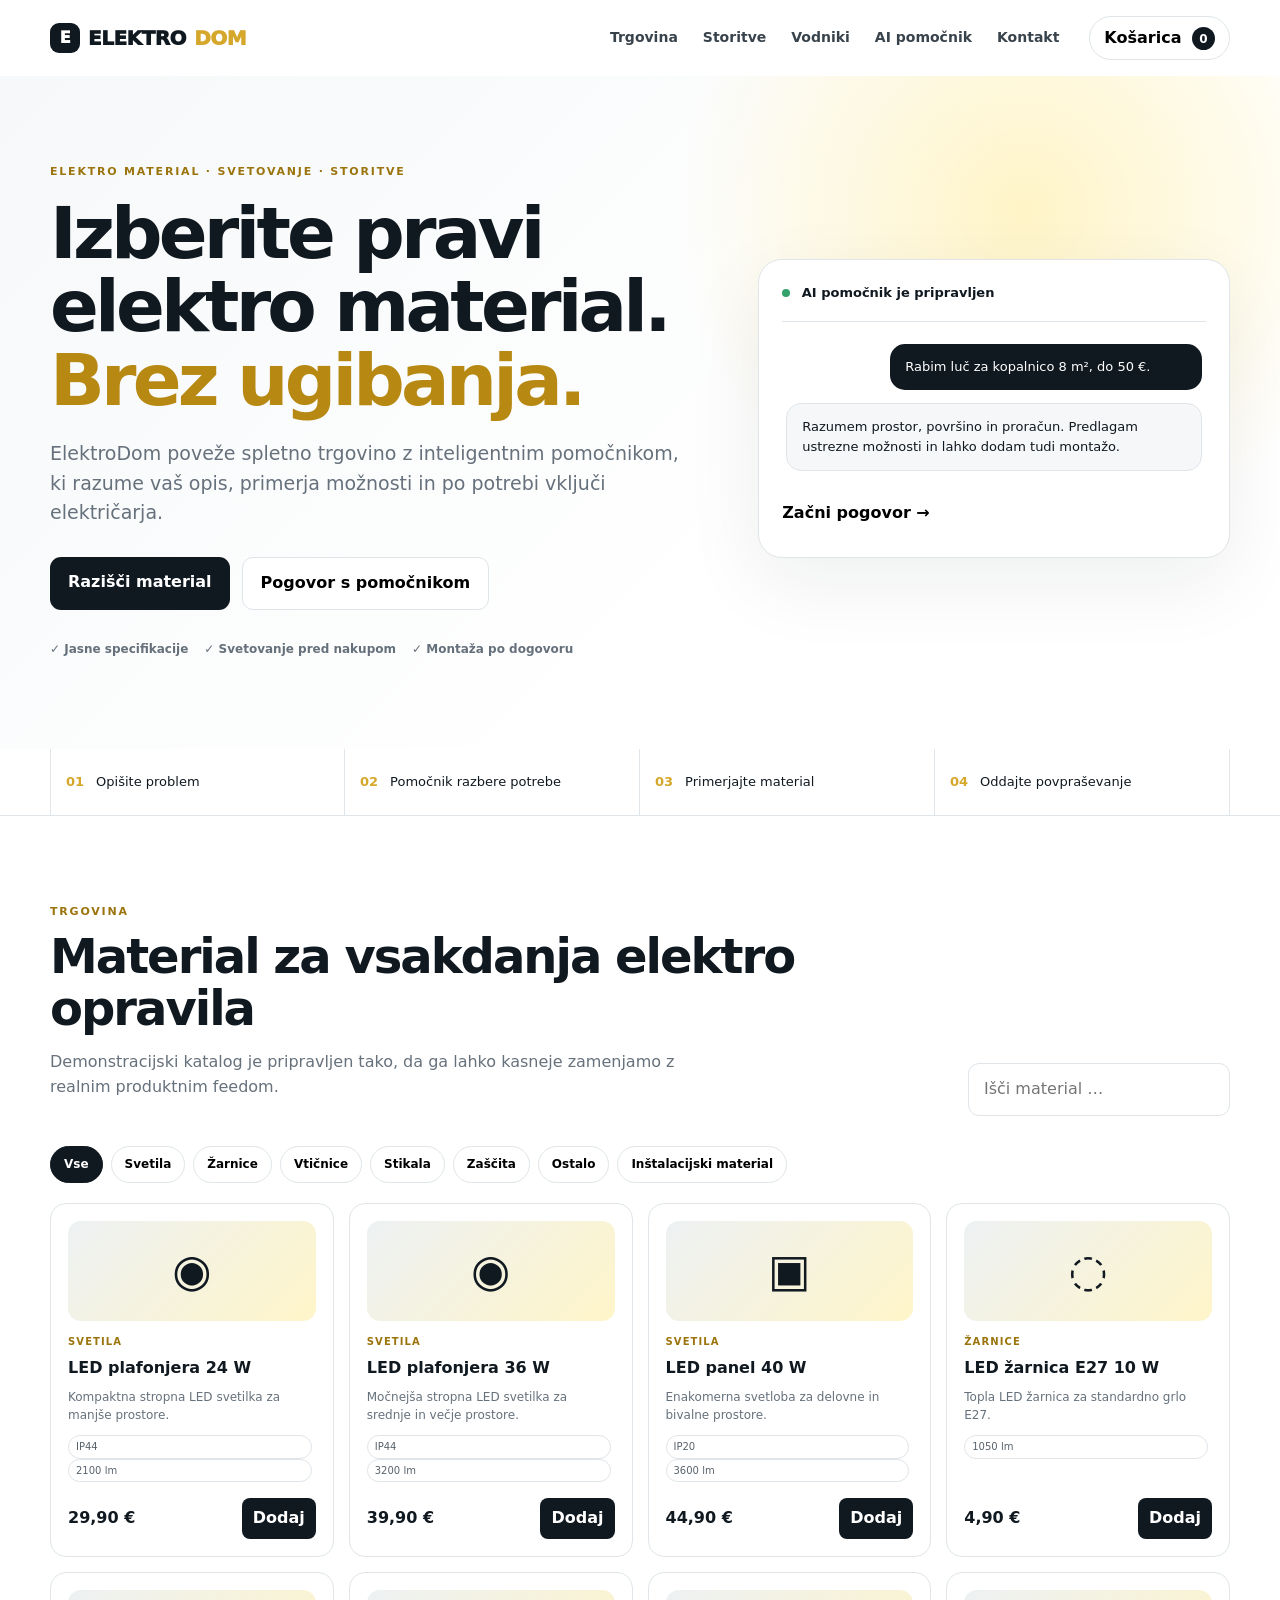
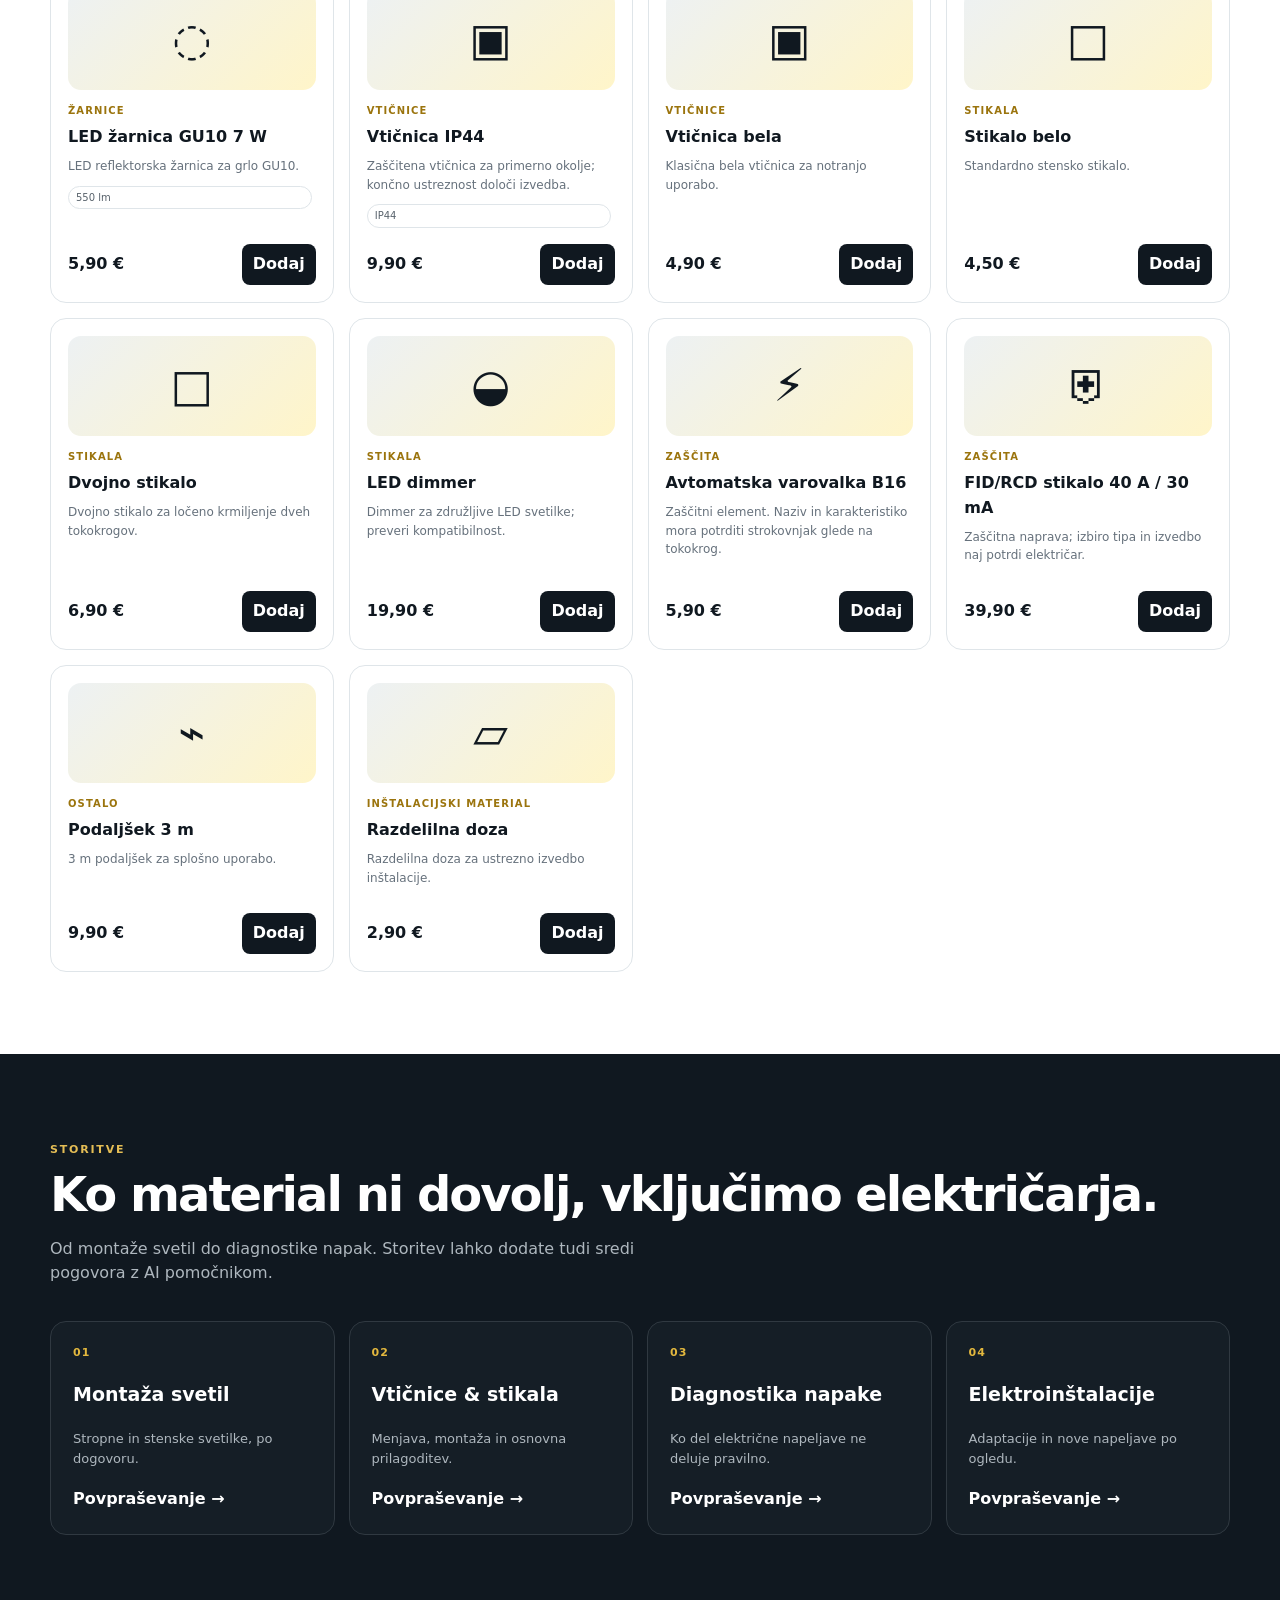
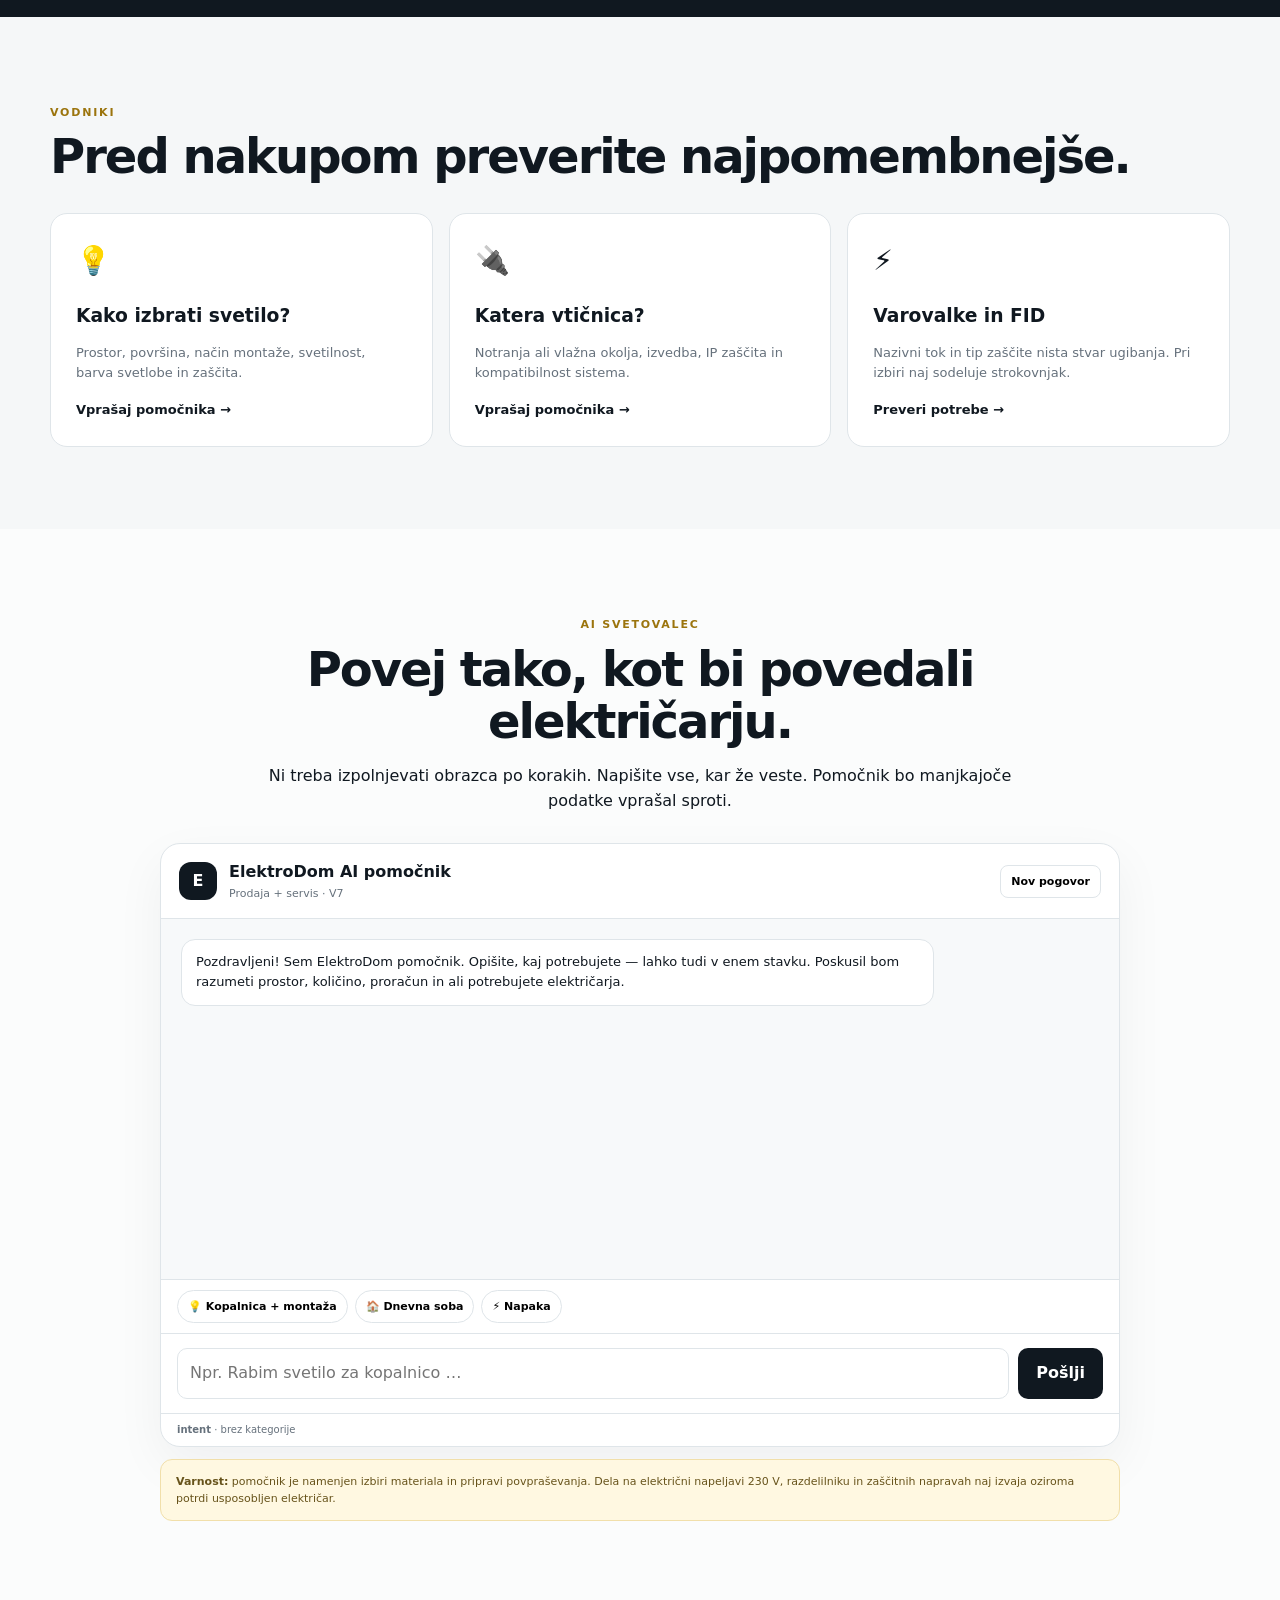
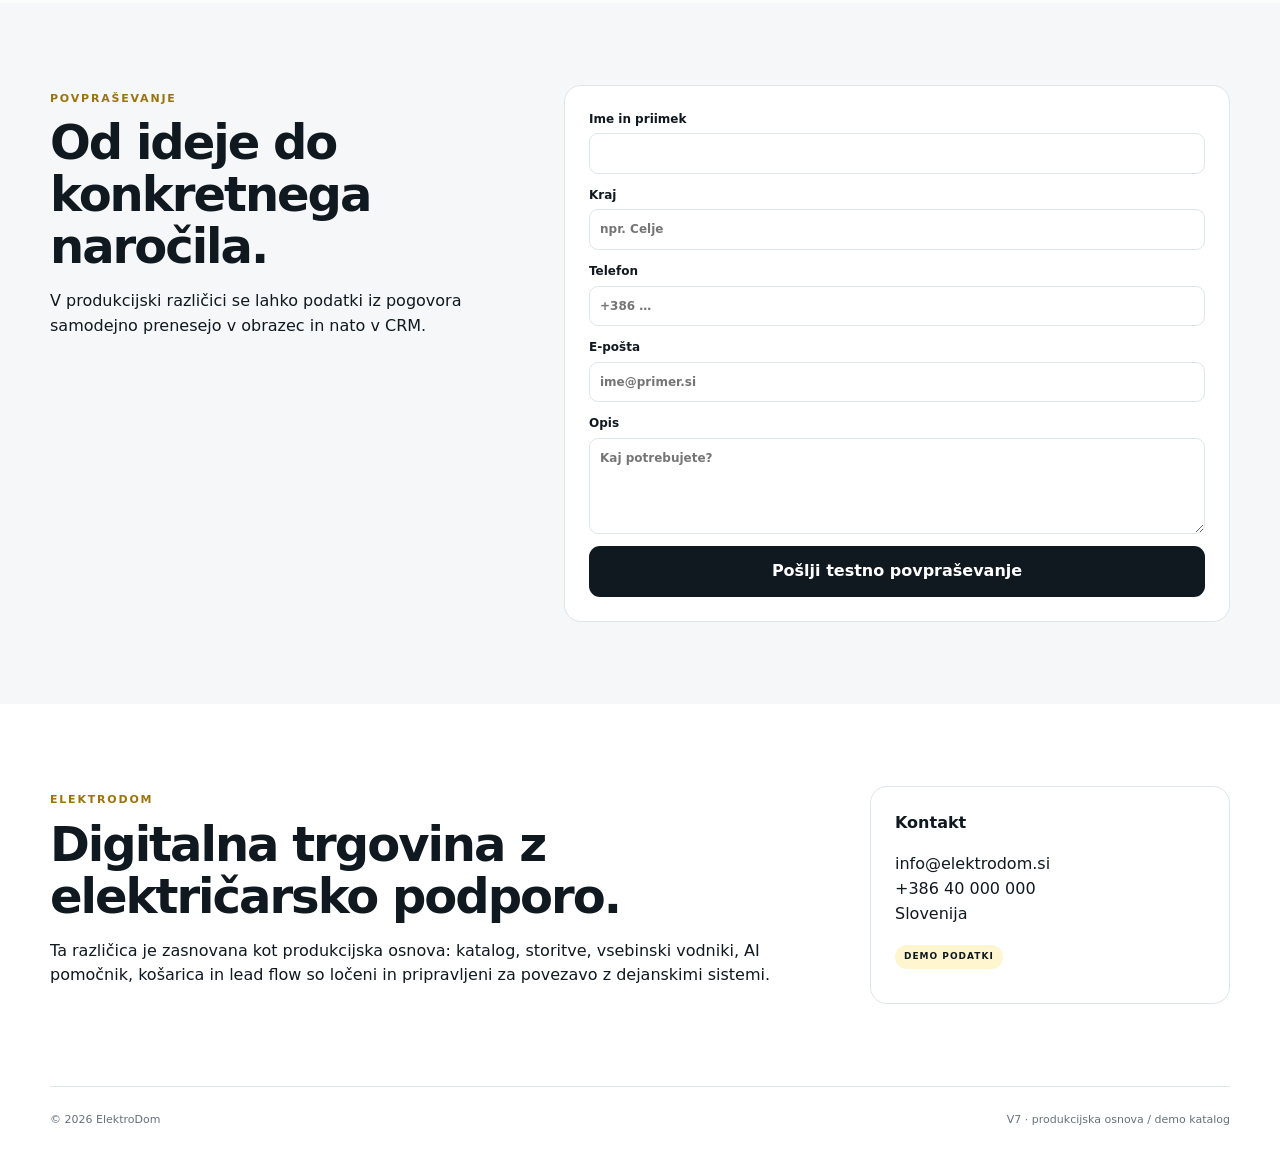
==== commit 6773a92e: "Add files via upload" ====
--- a/index.html
+++ b/index.html
@@ -1,346 +1,13 @@
-<!doctype html>
-<html lang="sl"><head><meta charset="utf-8"><meta name="viewport" content="width=device-width,initial-scale=1">
-<title>ElektroDom V3</title>
-<style>
-:root{--ink:#14202b;--muted:#687480;--line:#e3e7eb;--alt:#f5f7f9;--dark:#111820;--gold:#b37f00}
-*{box-sizing:border-box}html{scroll-behavior:smooth}body{margin:0;font-family:Inter,system-ui,sans-serif;color:var(--ink);line-height:1.55}
-.wrap{width:min(1160px,calc(100% - 32px));margin:auto}header{position:sticky;top:0;z-index:10;background:#fffffff5;border-bottom:1px solid var(--line)}
-.nav{height:68px;display:flex;align-items:center;gap:22px}.logo{margin-right:auto;text-decoration:none;color:var(--ink);font-weight:900;font-size:21px}.logo span{color:var(--gold)}
-nav{display:flex;gap:20px}nav a{color:var(--ink);text-decoration:none;font-weight:700;font-size:14px}
-button,input,textarea,select{font:inherit}.btn,button{border:0;border-radius:9px;padding:11px 15px;cursor:pointer;font-weight:800}.btn{display:inline-block;background:var(--dark);color:#fff;text-decoration:none}.btn.alt{background:#fff;color:var(--ink);border:1px solid var(--line)}
-.hero{padding:75px 0;background:linear-gradient(135deg,#f5f7f9,#fff 60%,#fff8dc)}.hero-grid{display:grid;grid-template-columns:1.2fr .8fr;gap:65px;align-items:center}
-.eyebrow{font-size:11px;letter-spacing:1.5px;font-weight:900;color:#9b7200}.hero h1{font-size:clamp(42px,6vw,70px);line-height:1.02;letter-spacing:-3px;margin:10px 0 20px}.hero h1 em{font-style:normal;color:var(--gold)}.hero p{font-size:18px;color:var(--muted);max-width:680px}
-.hero-card{background:#fff;border:1px solid var(--line);border-radius:18px;padding:28px;box-shadow:0 15px 45px #14202b12}.section{padding:70px 0}.gray{background:var(--alt)}h2{font-size:36px;line-height:1.1;margin:6px 0 25px}
-.assistant{max-width:900px;margin:auto;background:#fff;border:1px solid var(--line);border-radius:17px;overflow:hidden}.chat-head{padding:15px 18px;border-bottom:1px solid var(--line);display:flex;align-items:center;gap:10px}.chat-head button{margin-left:auto;background:#fff;border:1px solid var(--line);padding:7px 10px}
-.messages{padding:20px;min-height:270px;max-height:460px;overflow:auto;background:#fafbfc}.msg{max-width:82%;padding:12px 15px;border-radius:15px;margin-bottom:12px;font-size:14px}.msg.bot{background:#fff;border:1px solid var(--line)}.msg.user{margin-left:auto;background:var(--dark);color:#fff}
-.quick{padding:11px 18px;display:flex;gap:7px;flex-wrap:wrap;border-top:1px solid var(--line)}.quick button{background:#fff;border:1px solid var(--line);border-radius:999px;padding:7px 11px}
-#chatForm{display:flex;gap:9px;padding:14px 18px;border-top:1px solid var(--line)}#chatInput{flex:1;padding:11px;border:1px solid var(--line);border-radius:9px}
-.state{padding:10px 18px;font-size:11px;color:var(--muted);border-top:1px solid var(--line)}.state b{color:var(--ink)}
-.rec-title{padding:13px 18px 5px;font-size:12px;font-weight:900;color:#916a00}.rec{display:flex;align-items:center;gap:10px;margin:7px 18px;padding:10px;border:1px solid var(--line);border-radius:11px}.rec span{font-size:25px}.rec div{flex:1}.rec small,.rec strong{display:block}.rec small{color:var(--muted);font-size:11px}.rec button{background:var(--dark);color:#fff;padding:8px}
-.head{display:flex;justify-content:space-between;align-items:end;gap:20px}.head input{padding:11px;border:1px solid var(--line);border-radius:9px}.grid{display:grid;grid-template-columns:repeat(4,1fr);gap:15px}.grid article{background:#fff;border:1px solid var(--line);border-radius:14px;padding:17px;display:flex;flex-direction:column;min-height:275px}
-.pic{height:110px;background:linear-gradient(145deg,#eef2f5,#fff8d9);border-radius:10px;display:grid;place-items:center;font-size:42px;margin-bottom:12px}.grid article p{color:var(--muted);font-size:13px}.price{margin-top:auto;margin-bottom:12px}.grid article button,.service button{background:var(--dark);color:#fff}
-.services article{min-height:230px}.services article h3{margin:8px 0}.quote{display:grid;grid-template-columns:.8fr 1.2fr;gap:65px}.quote form{background:#fff;border:1px solid var(--line);padding:24px;border-radius:15px}.quote label{display:block;font-size:13px;font-weight:800;margin-bottom:13px}.quote input,.quote textarea,.quote select{display:block;width:100%;padding:10px;border:1px solid var(--line);border-radius:8px;margin-top:5px}.preview,.notice{background:#fff;border:1px solid var(--line);border-radius:12px;padding:17px}.preview p{color:var(--muted)}#quoteResult{display:none;margin-top:14px;padding:14px;background:#eef9f5;border-radius:9px}
-.modal{position:fixed;inset:0;background:#0007;z-index:30;display:grid;place-items:center;padding:20px}.hidden{display:none}.modal-card{background:#fff;border-radius:17px;padding:24px;width:min(520px,100%);position:relative}.close{position:absolute;right:12px;top:8px;background:none;font-size:27px}.row{display:flex;justify-content:space-between;padding:10px 0;border-bottom:1px solid var(--line)}.total{text-align:right;font-size:18px}#toast{position:fixed;right:20px;bottom:20px;background:var(--dark);color:#fff;padding:12px 16px;border-radius:9px;opacity:0;transition:.2s}#toast.show{opacity:1}
-@media(max-width:900px){.hero-grid,.quote{grid-template-columns:1fr}.grid{grid-template-columns:repeat(2,1fr)}nav{display:none}}@media(max-width:560px){.grid{grid-template-columns:1fr}.hero{padding:50px 0}}
-</style></head><body>
-<header><div class="wrap nav"><a class="logo" href="#top">ELEKTRO<span>DOM</span></a><nav><a href="#shop">Material</a><a href="#services">Storitve</a><a href="#assistant">Pomočnik</a><a href="#quote">Povpraševanje</a></nav><button id="cartButton">🛒 <b id="cartCount">0</b></button></div></header>
-<main id="top">
-<section class="hero"><div class="wrap hero-grid"><div><div class="eyebrow">ELEKTRODOM • V3 PROTOTIP</div><h1>Material in električar.<br><em>Na enem mestu.</em></h1><p>Bot vodi pogovor korak za korakom, si zapomni že povedane podatke in na koncu poveže material, košarico in električarsko storitev.</p><a class="btn" href="#shop">Poglej material</a> <button class="btn alt" onclick="openAssistant()">Pogovor s pomočnikom</button></div><div class="hero-card">⚡<h2>Pametnejši prodajni pogovor</h2><p>Bot ne ponavlja vprašanj, ki jih je že razrešil, in zna razumeti kratke odgovore kot »stropno«, »do 50 €«, »ja« ali »to prvo«.</p><button class="btn" onclick="openAssistant()">Začni test</button></div></div></section>
-
-<section class="section" id="assistant"><div class="wrap"><div class="eyebrow">V3 TEST</div><h2>ElektroDom pomočnik</h2><div class="assistant">
-<div class="chat-head">⚡ <div><b>ElektroDom pomočnik</b><small style="display:block;color:#687480">Testni prodajno-servisni bot</small></div><button onclick="resetChat()">Nov pogovor</button></div>
-<div id="chatMessages" class="messages"></div><div id="recommendations"></div>
-<div class="quick"><button onclick="quickAsk('Potrebujem luč za kopalnico, prostor ima 8 m².')">💡 Kopalnica 8 m²</button><button onclick="quickAsk('Potrebujem električarja za montažo treh svetilk.')">🔧 Električar</button><button onclick="quickAsk('Prenavljam stanovanje 70 m² in potrebujem elektro material.')">🏠 Prenova 70 m²</button><button onclick="quickAsk('V stanovanju mi ne delajo tri vtičnice.')">⚡ Napaka</button></div>
-<form id="chatForm"><input id="chatInput" autocomplete="off" placeholder="Npr. »Potrebujem svetilo za kopalnico …«"><button class="btn">Pošlji</button></form><div id="state" class="state"></div><div id="funnel" class="state"></div></div></div></section>
-
-<section class="section gray" id="shop"><div class="wrap"><div class="head"><div><div class="eyebrow">TRGOVINA</div><h2>Elektro material</h2></div><input id="productSearch" placeholder="Išči izdelek …"></div><div id="productGrid" class="grid"></div></div></section>
-
-<section class="section" id="services"><div class="wrap"><div class="eyebrow">STORITVE</div><h2>Potrebujete električarja?</h2><div class="grid services">
-<article>💡<h3>Montaža svetil</h3><p>Montaža stropnih in stenskih svetil.</p><b>od 30 €</b><button onclick="startService('Montaža svetil')">Povpraševanje</button></article>
-<article>🔌<h3>Vtičnice in stikala</h3><p>Menjava ali montaža.</p><b>od 25 €</b><button onclick="startService('Vtičnice in stikala')">Povpraševanje</button></article>
-<article>⚡<h3>Diagnostika napake</h3><p>Iskanje vzroka napake.</p><b>od 50 €</b><button onclick="startService('Diagnostika napake')">Povpraševanje</button></article>
-<article>🏠<h3>Elektroinštalacije</h3><p>Nova napeljava in adaptacije.</p><b>po dogovoru</b><button onclick="startService('Elektroinštalacije')">Povpraševanje</button></article></div></div></section>
-
-<section class="section gray" id="quote"><div class="wrap quote"><div><div class="eyebrow">LEAD / QUOTE TEST</div><h2>Priprava povpraševanja</h2><p>Testni obrazec za zaključek prodajnega/servisnega toka.</p><div id="leadPreview" class="preview"><b>Lead</b><p>Storitev → lokacija → potrebe → nujnost → kontakt.</p></div></div>
-<form id="quoteForm"><label>Storitev<select id="serviceSelect"><option>Montaža svetil</option><option>Vtičnice in stikala</option><option>Diagnostika napake</option><option>Elektroinštalacije</option><option>Drugo</option></select></label><label>Kraj<input id="city" required placeholder="npr. Celje"></label><label>Telefon<input id="phone" required placeholder="+386 ..."></label><label>E-pošta<input id="email" type="email" placeholder="ime@primer.si"></label><label>Opišite problem<textarea id="description" required rows="4"></textarea></label><button class="btn">Ustvari testno povpraševanje</button><div id="quoteResult"></div></form></div></section>
-
-<section class="section" id="tests"><div class="wrap">
-<div class="eyebrow">QA</div><h2>V3.1 preverjanje</h2>
-<div class="notice" id="qaResult">Testi se izvajajo …</div>
-</div></section>
-
-<section class="section" id="contact"><div class="wrap"><div class="eyebrow">TESTNO PODJETJE</div><h2>ElektroDom</h2><p>Testna stran za razvoj prodajnega, servisnega in lead-generation bota.</p><p class="notice">⚠️ Vsi izdelki, cene in storitve so demonstracijski. V3 ne izvaja dejanskih plačil in podatkov ne pošilja na strežnik.</p></div></section>
-</main>
-<div id="toast"></div><div id="cartModal" class="modal hidden"><div class="modal-card"><button class="close" onclick="closeCart()">×</button><h2>Košarica</h2><div id="cartItems"></div><p class="total">Skupaj: <b id="cartTotal">0,00 €</b></p><button class="btn" style="width:100%" onclick="checkoutTest()">Nadaljuj (test)</button></div></div>
-
-<script>
-const PRODUCTS=[
-{id:1,name:"LED žarnica E27 10 W",price:4.9,category:"Žarnice",icon:"💡",desc:"10 W LED žarnica.",tags:["e27","led","luč"]},
-{id:2,name:"LED žarnica GU10 7 W",price:5.9,category:"Žarnice",icon:"💡",desc:"7 W LED žarnica GU10.",tags:["gu10","led"]},
-{id:3,name:"LED plafonjera 24 W",price:29.9,category:"Svetila",icon:"🔆",desc:"Kompaktna stropna LED svetilka, 24 W.",tags:["plafonjera","stropna","svetilo","led","kopalnica"]},
-{id:4,name:"LED plafonjera 36 W",price:39.9,category:"Svetila",icon:"🔆",desc:"Stropna LED svetilka, 36 W.",tags:["plafonjera","stropna","svetilo","led"]},
-{id:5,name:"LED reflektor 20 W",price:14.9,category:"Svetila",icon:"🔦",desc:"LED reflektor, 20 W.",tags:["reflektor","led","zunanja"]},
-{id:6,name:"LED reflektor 50 W",price:29.9,category:"Svetila",icon:"🔦",desc:"LED reflektor, 50 W.",tags:["reflektor","led","zunanja"]},
-{id:7,name:"Vtičnica bela",price:4.9,category:"Vtičnice",icon:"🔌",desc:"Standardna bela vtičnica.",tags:["vtičnica"]},
-{id:8,name:"Vtičnica IP44",price:9.9,category:"Vtičnice",icon:"🔌",desc:"Vtičnica z zaščito IP44.",tags:["vtičnica","ip44","kopalnica","vlaga"]},
-{id:9,name:"Stikalo belo",price:4.5,category:"Stikala",icon:"◻️",desc:"Enopolno stensko stikalo.",tags:["stikalo"]},
-{id:10,name:"Dvojno stikalo",price:6.9,category:"Stikala",icon:"◻️",desc:"Dvojno stensko stikalo.",tags:["stikalo","dvojno"]},
-{id:11,name:"Dimmer",price:19.9,category:"Stikala",icon:"🎚️",desc:"Nastavljivo stikalo za združljive svetilke.",tags:["dimmer","stikalo"]},
-{id:12,name:"Podaljšek 3 m",price:9.9,category:"Ostalo",icon:"🔌",desc:"3 m podaljšek.",tags:["podaljšek"]},
-{id:13,name:"Podaljšek 5 m",price:14.9,category:"Ostalo",icon:"🔌",desc:"5 m podaljšek.",tags:["podaljšek"]},
-{id:14,name:"Avtomatska varovalka B16",price:5.9,category:"Varovalke",icon:"⚡",desc:"Testni izdelek – preveriti ustreznost.",tags:["varovalka","b16"]},
-{id:15,name:"FID stikalo",price:39.9,category:"Varovalke",icon:"⚡",desc:"Testni izdelek – izbiro preveri strokovnjak.",tags:["fid","zaščita"]},
-{id:16,name:"Razdelilna doza",price:2.9,category:"Ostalo",icon:"📦",desc:"Testna razdelilna doza.",tags:["doza","inštalacija"]}
-];
-
-let cart=[];
-let lastSelectedProductId=null;
-let state={intent:null,space:null,area:null,mounting:null,budget:null,count:null,location:null,step:"intent",service:null};
-const $=id=>document.getElementById(id);
-const eur=n=>n.toLocaleString("sl-SI",{style:"currency",currency:"EUR"});
-function addMessage(t,type){const d=document.createElement("div");d.className="msg "+type;d.innerHTML=t;$("chatMessages").appendChild(d);$("chatMessages").scrollTop=$("chatMessages").scrollHeight}
-function openAssistant(){document.querySelector("#assistant").scrollIntoView({behavior:"smooth"});setTimeout(()=>$("chatInput").focus(),300)}
-function quickAsk(t){$("chatInput").value=t;$("chatForm").requestSubmit()}
-function resetChat(){lastSelectedProductId=null;cart=[];$("cartCount").textContent=0;state={intent:null,space:null,area:null,mounting:null,budget:null,count:null,location:null,step:"intent",service:null};$("chatMessages").innerHTML="";$("recommendations").innerHTML="";addMessage("Pozdravljeni! Kaj potrebujete – <b>elektro material, električarja ali oboje</b>?","bot");updateState()}
-function updateState(){let s=[];if(state.intent)s.push("potreba: "+state.intent);if(state.space)s.push("prostor: "+state.space);if(state.area)s.push("površina: "+state.area+" m²");if(state.mounting)s.push("montaža: "+state.mounting);if(state.budget)s.push("proračun: "+state.budget+" €");if(state.count)s.push("količina: "+state.count);if(state.location)s.push("kraj: "+state.location);$("state").innerHTML="<b>Kontekst:</b> "+(s.join(" • ")||"še ni podatkov");$("funnel").innerHTML="<b>Funnel:</b> "+(state.intent||"začetek")+" → "+(state.step||"intent")+" → košarica "+cart.length}
-function moneyValue(t){
- let m=t.match(/(?:do|pod|max(?:imalno)?|največ)\s*(\d+(?:[.,]\d+)?)\s*€?/i);
- return m?parseFloat(m[1].replace(",",".")):null;
-}
-function numberValue(t){
- let m=t.match(/(?:^|\s)(\d+)\s*(?:kosov|kos|kom|svetilk|luči|vtičnic|stikal)\b/i);
- return m?parseInt(m[1],10):null;
-}
-function areaValue(t){
- let m=t.match(/(\d+(?:[.,]\d+)?)\s*(?:m²|m2|m\s*2|kvadrat(?:nih)?(?:\s+metrov)?)/i);
- return m?parseFloat(m[1].replace(",",".")):null;
-}
-function setFacts(t){
-
- let a=areaValue(t);if(a)state.area=a;
- let b=moneyValue(t);if(b)state.budget=b;
- let n=numberValue(t);if(n && /svetilk|luči|vtičnic|stikal|kos|kom/i.test(t))state.count=n;
- if(/kopalnic/i.test(t))state.space="kopalnica";
-else if(/kuhinj/i.test(t))state.space="kuhinja";
-else if(/dnevni/i.test(t))state.space="dnevna soba";
-else if(/spalnic/i.test(t))state.space="spalnica";
-else if(/hodnik/i.test(t))state.space="hodnik";
- if(/stropn/i.test(t))state.mounting="stropno";if(/stens/i.test(t))state.mounting="stensko";
- if(/celj|celje/i.test(t))state.location="Celje";else if(/maribor/i.test(t))state.location="Maribor";else if(/ljubljan/i.test(t))state.location="Ljubljana";
-}
-function detectIntent(t){
- if(/električar|montaž|namestit|zmontir|mojster/i.test(t))return"električar";
- if(/ne dela|izpad|iskra|napak|pregorel|varovalk/i.test(t))return"napaka";
- if(/prenov|stanovanj|hiš|napeljav|material/i.test(t))return"prenova";
- if(/luč|svetil|plafonj|žarnic|led/i.test(t))return"svetilo";
- if(/vtičnic|stikal/i.test(t))return"vtičnice/stikala";
- return null;
-}
-function recommendations(){
- let ps=[];
- if(state.intent==="svetilo")ps=PRODUCTS.filter(p=>p.category==="Svetila"&&!(state.space==="kopalnica"&&p.tags.includes("zunanja")));
- if(state.intent==="vtičnice/stikala")ps=PRODUCTS.filter(p=>["Vtičnice","Stikala"].includes(p.category));
- if(state.intent==="prenova")ps=PRODUCTS.filter(p=>["Svetila","Vtičnice","Stikala"].includes(p.category));
- if(state.budget)ps=ps.filter(p=>p.price<=state.budget);
- ps=ps.slice(0,3);
- $("recommendations").innerHTML=ps.length?'<div class="rec-title">Predlogi iz testnega kataloga</div>'+ps.map((p,i)=>`<div class="rec"><span>${p.icon}</span><div><b>${i+1}. ${p.name}</b><small>${p.desc}</small><strong>${eur(p.price)}</strong></div><button onclick="addToCart(${p.id})">Dodaj</button></div>`).join(""):"";
-}
-function cartSummary(){return cart.length?cart.map(p=>`${p.name} — ${eur(p.price)}`).join("<br>")+"<br><b>Skupaj: "+eur(cart.reduce((s,p)=>s+p.price,0))+"</b>":"Košarica je prazna."}
-function selectedProduct(){
- if(lastSelectedProductId)return PRODUCTS.find(p=>p.id===lastSelectedProductId);
- const ps=PRODUCTS.filter(p=>p.category==="Svetila"&&(!state.budget||p.price<=state.budget));
- return ps[0]||null;
-}
-function ensureSelectedInCart(){
- const p=selectedProduct(); if(!p)return null;
- if(!cart.some(x=>x.id===p.id)) addToCart(p.id);
- return p;
-}
-function recommendedProducts(){
-  return PRODUCTS.filter(p=>p.category==="Svetila" && !(state.space==="kopalnica"&&p.tags.includes("zunanja")) && (!state.budget||p.price<=state.budget));
-}
-function getSelectedProduct(){
-  if(lastSelectedProductId){const p=PRODUCTS.find(x=>x.id===lastSelectedProductId);if(p)return p;}
-  return recommendedProducts()[0]||null;
-}
-function addRememberedProduct(){
-  const p=getSelectedProduct(); if(!p)return null;
-  lastSelectedProductId=p.id;
-  if(!cart.some(x=>x.id===p.id))cart.push(p);
-  $("cartCount").textContent=cart.length; updateState(); return p;
-}
-function isYes(t){return /^(ja|da|lahko|seveda|ok|okej|potrjujem|potrdi)$/i.test(t.trim())}
-function isNo(t){return /^(ne|ne hvala|ne potrebujem)$/i.test(t.trim())}
-function isAdd(t){return /\b(dodaj|dodajte|dodam|vzamem|vzemi|izberem|izberi)\b/i.test(t)}
-function isInstall(t){return /(montaž|namestit|zmontir|montirat)/i.test(t)}
-
-function recommendedProducts(){
-  return PRODUCTS.filter(p=>p.category==="Svetila" && !(state.space==="kopalnica"&&p.tags.includes("zunanja")) && (!state.budget||p.price<=state.budget));
-}
-function getSelectedProduct(){
-  if(lastSelectedProductId){const p=PRODUCTS.find(x=>x.id===lastSelectedProductId);if(p)return p;}
-  return recommendedProducts()[0]||null;
-}
-function addRememberedProduct(){
-  const p=getSelectedProduct();if(!p)return null;
-  lastSelectedProductId=p.id;
-  if(!cart.some(x=>x.id===p.id))cart.push(p);
-  $("cartCount").textContent=cart.length;updateState();return p;
-}
-function isYes(t){return /^(ja|da|lahko|seveda|ok|okej|potrjujem|potrdi)$/i.test(t.trim())}
-function isNo(t){return /^(ne|ne hvala|ne potrebujem)$/i.test(t.trim())}
-function isAdd(t){return /\b(dodaj|dodajte|dodam|vzamem|vzemi|izberem|izberi)\b/i.test(t)}
-function isInstall(t){return /(montaž|namestit|zmontir|montirat)/i.test(t)}
-
-
-function normalizeLocation(s){
-  const map={
-    "cellje":"Celje","celje":"Celje","celju":"Celje","celja":"Celje",
-    "ljublana":"Ljubljana","ljubljani":"Ljubljana","ljubljane":"Ljubljana",
-    "maribor":"Maribor","mariboru":"Maribor","maribora":"Maribor",
-    "ptuj":"Ptuj","ptuju":"Ptuj","ptuja":"Ptuj",
-    "koper":"Koper","kopru":"Koper","kopra":"Koper",
-    "zagreb":"Zagreb","zagreb":"Zagreb","rijeka":"Rijeka","split":"Split"
-  };
-  const key=s.toLowerCase().trim();
-  return map[key]||s.trim().replace(/^(v|iz|na)\s+/i,"").replace(/\b\p{L}/gu,c=>c.toUpperCase());
-}
-function extractNaturalRequest(raw){
-  const t=raw.toLowerCase();
-  if(/\b(kopalnic|kopalnico|kopalnica)\b/i.test(t)){state.space="kopalnica";state.intent="svetilo";}
-  else if(/\b(dnevni|dnevno|dnevna)\b/i.test(t)){state.space="dnevna soba";state.intent="svetilo";}
-  else if(/\b(spalnic|spalnico|spalnica)\b/i.test(t)){state.space="spalnica";state.intent="svetilo";}
-
-  const area=t.match(/(\d+(?:[.,]\d+)?)\s*(?:m2|m²|kvadrat(?:nih|nih)?\s*metrov)/i);
-  if(area)state.area=parseFloat(area[1].replace(",","." ));
-
-  if(/\b(stropn|stropno|stropna)\b/i.test(t))state.mounting="stropno";
-  if(/\b(stensk|stensko|stenska)\b/i.test(t))state.mounting="stensko";
-
-  const budget=t.match(/(?:do|max(?:imalno)?|največ|budget(?:\s*je)?)\s*(\d+(?:[.,]\d+)?)\s*(?:€|eur|evr)/i);
-  if(budget)state.budget=parseFloat(budget[1].replace(",","." ));
-
-  if(isInstall(t))state.service="montaža svetila";
-
-  const locPatterns=[
-    /\b(?:v|iz|pri)\s+(celje|cellje|ljubljana|maribor|ptuj|koper|zagreb|rijeka|split)\b/i,
-    /\b(celje|cellje|ljubljana|maribor|ptuj|koper|zagreb|rijeka|split)\b/i
-  ];
-  for(const r of locPatterns){const m=t.match(r);if(m){state.location=normalizeLocation(m[1]);break;}}
-
-  if(state.service)state.intent="električar";
-  return state;
-}
-function reply(raw){
-  const t=raw.toLowerCase().trim();setFacts(t);
-  extractNaturalRequest(raw);
-
-  /* V5: if the user supplied several requirements in one sentence, skip questions already answered. */
-  if(state.intent==="svetilo" && (state.space||state.mounting||state.area||state.budget||state.service||state.location)){
-    if(state.budget && state.mounting){
-      state.step="offer";
-      recommendations();
-      let extra=state.service?`<br>Dodana je tudi zahteva za <b>${state.service}</b>.`:"";
-      return `Razumem: <b>${state.space||"prostor"}</b>${state.area?" • "+state.area+" m²":""}, <b>${state.mounting}</b>, proračun do <b>${eur(state.budget)}</b>.${state.location?` Lokacija: <b>${state.location}</b>.`:""}${extra}<br><br>Predlagam naslednje izdelke. Napišete lahko <b>»prvo«</b> ali <b>»drugo«</b>.`;
-    }
-    if(state.space==="kopalnica" && !state.mounting){
-      state.step="mounting";
-      return `Razumem — <b>kopalnica${state.area?" • "+state.area+" m²":""}</b>. Ali želite <b>stropno ali stensko svetilo</b>?`;
-    }
-    if(state.mounting && !state.budget){
-      state.step="budget";
-      return `Odlično, iščemo <b>${state.mounting} svetilo</b>${state.area?" za "+state.area+" m²":""}. Kakšen je vaš približen proračun?`;
-    }
-  }
-
-  /* Location has priority once the bot is waiting for a service location. */
-  if(state.step==="service"){
-    state.intent="električar";
-    if(!state.location){
-      const loc=t.replace(/^(v|iz)\s+/i,"").trim();
-      if(loc){
-        state.location=normalizeLocation(loc);
-        state.step="lead";
-        const p=getSelectedProduct();
-        return `Super, zabeležil sem lokacijo <b>${state.location}</b>.${p&&cart.length?` V košarici je <b>${p.name}</b> za ${eur(p.price)}.`:""}<br><br>Želite, da pripravimo <b>testno povpraševanje za montažo</b>?`;
-      }
-    }
-  }
-
-  /* Lead confirmation. */
-  if(state.step==="lead"){
-    if(isYes(t))return buildLeadSummary();
-    if(isNo(t)){state.step="completed";return "V redu. Povpraševanja ne bom oddal.";}
-  }
-
-  /* Product recommendation state. */
-  if(state.step==="offer"){
-    const ps=recommendedProducts();
-    if(/^(prvo|prvi|1)$/i.test(t)&&ps[0]){
-      lastSelectedProductId=ps[0].id;addRememberedProduct();state.step="installation";
-      return `Odlično — <b>${ps[0].name}</b> za <b>${eur(ps[0].price)}</b> je dodan v košarico. Ali želite tudi <b>montažo svetila</b>?`;
-    }
-    if(/^(drugo|drugi|2)$/i.test(t)&&ps[1]){
-      lastSelectedProductId=ps[1].id;addRememberedProduct();state.step="installation";
-      return `Odlično — <b>${ps[1].name}</b> za <b>${eur(ps[1].price)}</b> je dodan v košarico. Ali želite tudi <b>montažo svetila</b>?`;
-    }
-    if(isAdd(t)||isYes(t)){
-      const p=addRememberedProduct();
-      if(p){state.step="installation";return `Odlično — <b>${p.name}</b> za <b>${eur(p.price)}</b> je dodan v košarico. Ali želite tudi <b>montažo svetila</b>?`;}
-    }
-  }
-
-  /* Installation. */
-  if(state.step==="installation"){
-    if(isInstall(t)||isYes(t)){
-      state.service="montaža svetila";state.intent="električar";state.step="service";
-      return "Seveda. Za montažo potrebujemo še <b>kraj izvedbe</b>. V katerem kraju želite montažo?";
-    }
-    if(isNo(t)){state.step="cart";return "Seveda. Izdelek ostane v košarici.";}
-  }
-
-  /* Compound add + installation. */
-  if(isInstall(t)&&(isAdd(t)||/\b(jo|ga|to)\b/i.test(t))){
-    const p=addRememberedProduct();
-    if(p){
-      state.service="montaža svetila";state.intent="električar";state.step="service";
-      return `Odlično — <b>${p.name}</b> (${eur(p.price)}) je dodan v košarico. Za montažo potrebujemo še <b>kraj izvedbe</b>. V katerem kraju želite montažo?`;
-    }
-  }
-
-  let d=detectIntent(t);if(d)state.intent=d;
-
-  if(/^(stropno|stropna|stropen)$/i.test(t)){
-    state.mounting="stropno";state.step="budget";
-    return `Odlično, iščemo <b>stropno svetilo</b>${state.area?" za "+state.area+" m²":""}. Kakšen je približen proračun? Na primer <b>do 30 €, do 50 € ali več</b>.`;
-  }
-  if(/^(stensko|stenska)$/i.test(t)){
-    state.mounting="stensko";state.step="budget";
-    return `Odlično, iščemo <b>stensko svetilo</b>${state.area?" za "+state.area+" m²":""}. Kakšen je približen proračun? Na primer <b>do 30 €, do 50 € ali več</b>.`;
-  }
-
-  if(state.intent==="svetilo"){
-    if(state.space==="kopalnica"&&!state.mounting){state.step="mounting";return `Razumem — <b>kopalnica${state.area?" • "+state.area+" m²":""}</b>. Ali želite <b>stropno ali stensko svetilo</b>?`;}
-    if(state.mounting&&!state.budget){state.step="budget";return `Odlično, iščemo <b>${state.mounting} svetilo</b>${state.area?" za "+state.area+" m²":""}. Kakšen je približen proračun? Na primer <b>do 30 €, do 50 € ali več</b>.`;}
-    if(state.budget){state.step="offer";recommendations();return `Glede na vaše zahteve sem izbor omejil na izdelke do <b>${eur(state.budget)}</b>. Poglejte predloge spodaj. Napišete lahko <b>»prvo«</b> ali <b>»drugo«</b>.`;}
-  }
-
-  if(state.intent==="električar"){
-    state.step="service";
-    return "Razumem. Potrebujete električarja. V katerem <b>kraju</b> je storitev?";
-  }
-  if(state.intent==="napaka")return "Pri električni napaki je varnost na prvem mestu. Opišite, <b>kaj ne deluje in kje</b>, nato lahko pripravimo povpraševanje za električarja.";
-  if(state.intent==="vtičnice/stikala")return "Koliko vtičnic ali stikal potrebujete in ali gre za <b>menjavo ali novo montažo</b>?";
-  if(state.intent==="prenova")return "Za začetni seznam potrebujem približno <b>površino, število prostorov</b> in informacijo, ali gre za novo ali delno napeljavo.";
-  return "Razumem. Povejte mi, ali potrebujete <b>material, električarja ali oboje</b>.";
-}
-
-function buildLeadSummary(){
-  const total=cart.reduce((s,p)=>s+p.price,0);
-  state.step="completed";
-  return `<b>Testno povpraševanje</b><br><br>${cart.length?cart.map(p=>`• ${p.name} — ${eur(p.price)}`).join("<br>")+"<br>":""}${state.service?`• Storitev: ${state.service}<br>`:""}${state.location?`• Lokacija: ${state.location}<br>`:""}${cart.length?`<br>Izdelki skupaj: <b>${eur(total)}</b><br>`:""}<br>To je testni prototip — v naslednji fazi lahko podatke pošljemo v pravi lead/CRM sistem.`;
-}
-
-$("chatForm").addEventListener("submit",e=>{e.preventDefault();let i=$("chatInput"),t=i.value.trim();if(!t)return;addMessage(t,"user");i.value="";setTimeout(()=>{addMessage(reply(t),"bot");updateState()},180)});
-function render(filter=""){let q=filter.toLowerCase(),ps=PRODUCTS.filter(p=>(p.name+" "+p.category+" "+p.desc+" "+p.tags.join(" ")).toLowerCase().includes(q));$("productGrid").innerHTML=ps.map(p=>`<article><div class="pic">${p.icon}</div><small>${p.category}</small><h3>${p.name}</h3><p>${p.desc}</p><b class="price">${eur(p.price)}</b><button onclick="addToCart(${p.id})">Dodaj v košarico</button></article>`).join("")}
-function addToCart(id){let p=PRODUCTS.find(x=>x.id===id);if(!p)return;lastSelectedProductId=id;if(!cart.some(x=>x.id===id))cart.push(p);$("cartCount").textContent=cart.length;updateState();toast(p.name+" je dodan v košarico.")}
-function openCart(){$("cartModal").classList.remove("hidden");$("cartItems").innerHTML=cart.length?cart.map(p=>`<div class="row"><span>${p.name}</span><b>${eur(p.price)}</b></div>`).join(""):"<p>Košarica je prazna.</p>";$("cartTotal").textContent=eur(cart.reduce((s,p)=>s+p.price,0))}
-function closeCart(){$("cartModal").classList.add("hidden")}function checkoutTest(){closeCart();toast("TEST: checkout bomo dodali v naslednji fazi.")}function toast(t){let e=$("toast");e.textContent=t;e.classList.add("show");setTimeout(()=>e.classList.remove("show"),2200)}
-function startService(s){$("serviceSelect").value=s;document.querySelector("#quote").scrollIntoView({behavior:"smooth"});$("description").focus()}
-$("productSearch").addEventListener("input",e=>render(e.target.value));$("cartButton").addEventListener("click",openCart);
-$("quoteForm").addEventListener("submit",e=>{e.preventDefault();let s=$("serviceSelect").value,c=$("city").value,p=$("phone").value,em=$("email").value,d=$("description").value,u=/nujno|takoj|danes|ne dela|iskra|dim|vonj po zažgan/i.test(d);$("quoteResult").style.display="block";$("quoteResult").innerHTML=`<b>TESTNI LEAD</b><br>Storitev: ${s}<br>Kraj: ${c}<br>Nujnost: <b>${u?"VISOKA":"OBIČAJNA"}</b><br>Telefon: ${p}<br>E-pošta: ${em||"ni podana"}<br><br><small>V3: podatki ostanejo samo v brskalniku.</small>`;$("leadPreview").innerHTML=`<b>Lead pripravljen</b><p>${s} • ${c} • ${u?"VISOKA":"OBIČAJNA"} nujnost</p>`});
-
-function runQATests(){
- const cases=[
-  ["Površina: 8 m²", areaValue("Potrebujem luč za kopalnico, prostor ima 8 m²"),8],
-  ["Površina: 8m2", areaValue("kopalnica 8m2"),8],
-  ["Površina: 12,5 m²", areaValue("prostor ima 12,5 m²"),12.5],
-  ["Proračun: 50 €", moneyValue("do 50 €"),50],
-  ["Količina: 3 vtičnice", numberValue("3 vtičnice"),3]
- ];
- let passed=0, rows=cases.map(c=>{let ok=c[1]===c[2];if(ok)passed++;return `${ok?"✅":"❌"} ${c[0]} → ${c[1]}`});
- $("qaResult").innerHTML=`<b>QA: ${passed}/${cases.length} testov uspešnih</b><br>${rows.join("<br>")}`;
-}
-
-resetChat();render();runQATests();
-</script></body></html>+<!doctype html><html lang="sl"><head><meta charset="utf-8"><meta name="viewport" content="width=device-width,initial-scale=1"><meta name="description" content="ElektroDom – elektro material, svetovanje in električarske storitve na enem mestu."><title>ElektroDom — elektro material & električar</title><link rel="stylesheet" href="styles.css"></head><body>
+<header><div class="container nav"><a class="brand" href="#home"><span class="brand-mark">E</span> ELEKTRO<span>DOM</span></a><nav><a href="#shop">Trgovina</a><a href="#services">Storitve</a><a href="#guides">Vodniki</a><a href="#assistant">AI pomočnik</a><a href="#contact">Kontakt</a></nav><button id="cartButton" class="cart-btn">Košarica <b id="cartCount">0</b></button></div></header>
+<main>
+<section id="home" class="hero"><div class="container hero-grid"><div><span class="eyebrow">ELEKTRO MATERIAL · SVETOVANJE · STORITVE</span><h1>Izberite pravi elektro material.<br><span>Brez ugibanja.</span></h1><p class="lead">ElektroDom poveže spletno trgovino z inteligentnim pomočnikom, ki razume vaš opis, primerja možnosti in po potrebi vključi električarja.</p><div class="actions"><a class="btn primary" href="#shop">Razišči material</a><button class="btn secondary" onclick="window.openAssistant()">Pogovor s pomočnikom</button></div><div class="trust"><span>✓ Jasne specifikacije</span><span>✓ Svetovanje pred nakupom</span><span>✓ Montaža po dogovoru</span></div></div><div class="hero-panel"><div class="panel-top"><span class="status-dot"></span> AI pomočnik je pripravljen</div><div class="mini-chat"><div class="mini-user">Rabim luč za kopalnico 8 m², do 50 €.</div><div class="mini-bot">Razumem prostor, površino in proračun. Predlagam ustrezne možnosti in lahko dodam tudi montažo.</div></div><button class="link-btn" onclick="window.openAssistant()">Začni pogovor →</button></div></div></section>
+<section class="strip"><div class="container strip-grid"><div><b>01</b><span>Opišite problem</span></div><div><b>02</b><span>Pomočnik razbere potrebe</span></div><div><b>03</b><span>Primerjajte material</span></div><div><b>04</b><span>Oddajte povpraševanje</span></div></div></section>
+<section id="shop" class="section"><div class="container"><div class="section-head"><div><span class="eyebrow">TRGOVINA</span><h2>Material za vsakdanja elektro opravila</h2><p>Demonstracijski katalog je pripravljen tako, da ga lahko kasneje zamenjamo z realnim produktnim feedom.</p></div><input id="productSearch" class="search" placeholder="Išči material …"></div><div id="categories" class="categories"></div><div id="productGrid" class="product-grid"></div></div></section>
+<section id="services" class="section dark"><div class="container"><span class="eyebrow light">STORITVE</span><h2>Ko material ni dovolj, vključimo električarja.</h2><p class="section-lead">Od montaže svetil do diagnostike napak. Storitev lahko dodate tudi sredi pogovora z AI pomočnikom.</p><div class="service-grid"><article><div class="service-icon">01</div><h3>Montaža svetil</h3><p>Stropne in stenske svetilke, po dogovoru.</p><button onclick="window.startService('Montaža svetil')">Povpraševanje →</button></article><article><div class="service-icon">02</div><h3>Vtičnice & stikala</h3><p>Menjava, montaža in osnovna prilagoditev.</p><button onclick="window.startService('Vtičnice in stikala')">Povpraševanje →</button></article><article><div class="service-icon">03</div><h3>Diagnostika napake</h3><p>Ko del električne napeljave ne deluje pravilno.</p><button onclick="window.startService('Diagnostika napake')">Povpraševanje →</button></article><article><div class="service-icon">04</div><h3>Elektroinštalacije</h3><p>Adaptacije in nove napeljave po ogledu.</p><button onclick="window.startService('Elektroinštalacije')">Povpraševanje →</button></article></div></div></section>
+<section id="guides" class="section light-section"><div class="container"><span class="eyebrow">VODNIKI</span><h2>Pred nakupom preverite najpomembnejše.</h2><div class="guide-grid"><article><span>💡</span><h3>Kako izbrati svetilo?</h3><p>Prostor, površina, način montaže, svetilnost, barva svetlobe in zaščita.</p><a href="#assistant">Vprašaj pomočnika →</a></article><article><span>🔌</span><h3>Katera vtičnica?</h3><p>Notranja ali vlažna okolja, izvedba, IP zaščita in kompatibilnost sistema.</p><a href="#assistant">Vprašaj pomočnika →</a></article><article><span>⚡</span><h3>Varovalke in FID</h3><p>Nazivni tok in tip zaščite nista stvar ugibanja. Pri izbiri naj sodeluje strokovnjak.</p><a href="#assistant">Preveri potrebe →</a></article></div></div></section>
+<section id="assistant" class="section assistant-section"><div class="container narrow"><div class="center"><span class="eyebrow">AI SVETOVALEC</span><h2>Povej tako, kot bi povedali električarju.</h2><p>Ni treba izpolnjevati obrazca po korakih. Napišite vse, kar že veste. Pomočnik bo manjkajoče podatke vprašal sproti.</p></div><div class="assistant"><div class="chat-header"><div class="avatar">E</div><div><b>ElektroDom AI pomočnik</b><small>Prodaja + servis · V7</small></div><button onclick="window.resetChat()">Nov pogovor</button></div><div id="chatMessages" class="messages"></div><div id="recommendations"></div><div class="quick"><button onclick="document.getElementById('chatInput').value='Rabim luč za kopalnico 8 m², stropno, do 50 €, pa montažo v Celju.'">💡 Kopalnica + montaža</button><button onclick="document.getElementById('chatInput').value='Potrebujem tri stropne luči za dnevno sobo 25 m².'">🏠 Dnevna soba</button><button onclick="document.getElementById('chatInput').value='Ne delajo mi tri vtičnice v stanovanju.'">⚡ Napaka</button></div><form id="chatForm"><input id="chatInput" placeholder="Npr. Rabim svetilo za kopalnico …" autocomplete="off"><button class="send">Pošlji</button></form><div id="state" class="state"></div></div><div class="safety"><b>Varnost:</b> pomočnik je namenjen izbiri materiala in pripravi povpraševanja. Dela na električni napeljavi 230 V, razdelilniku in zaščitnih napravah naj izvaja oziroma potrdi usposobljen električar.</div></div></section>
+<section id="lead" class="section lead-section"><div class="container lead-grid"><div><span class="eyebrow">POVPRAŠEVANJE</span><h2>Od ideje do konkretnega naročila.</h2><p>V produkcijski različici se lahko podatki iz pogovora samodejno prenesejo v obrazec in nato v CRM.</p></div><form id="leadForm" class="lead-form"><label>Ime in priimek<input id="name" required></label><label>Kraj<input id="city" required placeholder="npr. Celje"></label><label>Telefon<input id="phone" required placeholder="+386 …"></label><label>E-pošta<input id="email" type="email" placeholder="ime@primer.si"></label><label>Opis<textarea id="description" rows="4" required placeholder="Kaj potrebujete?"></textarea></label><button class="btn primary">Pošlji testno povpraševanje</button><div id="leadResult" hidden></div></form></div></section>
+<section id="contact" class="section contact"><div class="container contact-grid"><div><span class="eyebrow">ELEKTRODOM</span><h2>Digitalna trgovina z električarsko podporo.</h2><p>Ta različica je zasnovana kot produkcijska osnova: katalog, storitve, vsebinski vodniki, AI pomočnik, košarica in lead flow so ločeni in pripravljeni za povezavo z dejanskimi sistemi.</p></div><div class="contact-card"><b>Kontakt</b><p>info@elektrodom.si<br>+386 40 000 000<br>Slovenija</p><span class="demo">DEMO PODATKI</span></div></div></section>
+</main><footer><div class="container footer"><span>© 2026 ElektroDom</span><span>V7 · produkcijska osnova / demo katalog</span></div></footer>
+<div id="toast"></div><div id="cartModal" class="modal hidden"><div class="modal-card"><button class="modal-close" onclick="window.closeCart()">×</button><h2>Košarica</h2><div id="cartItems"></div><div class="cart-total">Skupaj <b id="cartTotal">0,00 €</b></div><button class="btn primary full" onclick="window.checkout()">Nadaljuj s povpraševanjem</button></div></div><script type="module" src="app.js"></script></body></html>
--- a/styles.css
+++ b/styles.css
@@ -0,0 +1 @@
+:root{--ink:#101820;--muted:#66717c;--line:#dfe5e9;--soft:#f5f7f8;--accent:#d5a72a;--accent2:#f2c94c;--dark:#101820;--white:#fff;--radius:18px}*{box-sizing:border-box}html{scroll-behavior:smooth}body{margin:0;font-family:Inter,ui-sans-serif,system-ui,-apple-system,BlinkMacSystemFont,"Segoe UI",sans-serif;color:var(--ink);line-height:1.55;background:#fff}a{color:inherit}button,input,textarea{font:inherit}button{cursor:pointer}.container{width:min(1180px,calc(100% - 36px));margin:auto}.narrow{width:min(960px,calc(100% - 36px))}.brand{display:flex;align-items:center;gap:8px;text-decoration:none;font-weight:950;letter-spacing:-.5px;font-size:20px}.brand>span:last-child{color:var(--accent)}.brand-mark{display:grid;place-items:center;width:30px;height:30px;border-radius:9px;background:var(--dark);color:#fff;font-size:16px}.nav{height:76px;display:flex;align-items:center;gap:30px}.nav nav{display:flex;gap:25px;margin-left:auto}.nav nav a{text-decoration:none;font-size:14px;font-weight:750;color:#39434c}.cart-btn{border:1px solid var(--line);background:#fff;border-radius:999px;padding:9px 14px;font-weight:800}.cart-btn b{display:inline-grid;place-items:center;background:var(--dark);color:#fff;border-radius:50%;min-width:23px;height:23px;margin-left:5px;font-size:12px}.eyebrow{font-size:11px;letter-spacing:1.8px;font-weight:900;color:#9b740d}.eyebrow.light{color:#e4bd55}.hero{background:radial-gradient(circle at 80% 20%,#fff4c7,transparent 30%),linear-gradient(135deg,#f6f8f9,#fff 65%);padding:82px 0 90px}.hero-grid{display:grid;grid-template-columns:1.15fr .85fr;gap:70px;align-items:center}.hero h1{font-size:clamp(42px,5.8vw,72px);line-height:1.02;letter-spacing:-3.8px;margin:14px 0 22px}.hero h1 span{color:#b78913}.lead{font-size:19px;color:var(--muted);max-width:700px}.actions{display:flex;gap:12px;margin:30px 0}.btn{border:0;border-radius:11px;padding:13px 18px;text-decoration:none;font-weight:850;display:inline-block}.primary{background:var(--dark);color:#fff}.secondary{background:#fff;border:1px solid var(--line)}.trust{display:flex;flex-wrap:wrap;gap:16px;color:#65707a;font-size:12px;font-weight:750}.hero-panel{background:#fff;border:1px solid var(--line);border-radius:24px;padding:23px;box-shadow:0 25px 80px #10182012}.panel-top{font-size:13px;font-weight:850;padding-bottom:18px;border-bottom:1px solid var(--line)}.status-dot{display:inline-block;width:8px;height:8px;background:#35a16b;border-radius:50%;margin-right:7px}.mini-chat{padding:22px 4px;display:grid;gap:13px}.mini-user,.mini-bot{padding:13px 15px;border-radius:15px;font-size:13px}.mini-user{background:var(--dark);color:#fff;margin-left:25%}.mini-bot{background:var(--soft);border:1px solid var(--line)}.link-btn{border:0;background:none;font-weight:850;padding:8px 0}.strip{border-bottom:1px solid var(--line);background:#fff}.strip-grid{display:grid;grid-template-columns:repeat(4,1fr)}.strip-grid div{padding:23px 15px;display:flex;gap:12px;align-items:center;border-right:1px solid var(--line);font-size:13px}.strip-grid div:first-child{border-left:1px solid var(--line)}.strip-grid b{color:var(--accent)}.section{padding:82px 0}.light-section{background:var(--soft)}.section-head{display:flex;justify-content:space-between;align-items:end;gap:25px;margin-bottom:30px}.section h2{font-size:clamp(30px,4vw,48px);line-height:1.08;letter-spacing:-2px;margin:8px 0 13px}.section-head p,.section-lead{color:var(--muted);max-width:650px}.search{width:280px;padding:13px 15px;border:1px solid var(--line);border-radius:11px;outline:none}.categories{display:flex;gap:8px;flex-wrap:wrap;margin-bottom:20px}.cat{border:1px solid var(--line);background:#fff;padding:8px 13px;border-radius:999px;font-weight:750;font-size:12px}.cat.active{background:var(--dark);color:#fff;border-color:var(--dark)}.product-grid{display:grid;grid-template-columns:repeat(4,1fr);gap:15px}.product{background:#fff;border:1px solid var(--line);border-radius:16px;padding:17px;min-height:300px;display:flex;flex-direction:column}.product-icon{height:100px;border-radius:13px;background:linear-gradient(135deg,#edf1f3,#fff5c9);display:grid;place-items:center;font-size:45px;margin-bottom:13px}.tag{font-size:10px;text-transform:uppercase;letter-spacing:1.1px;color:#9b740d;font-weight:900}.product h3{font-size:16px;margin:7px 0}.product p{font-size:12px;color:var(--muted);margin:0 0 10px}.spec{display:inline-block;font-size:10px;border:1px solid var(--line);padding:3px 7px;border-radius:999px;margin-right:4px;color:#59636c}.product-bottom{margin-top:auto;display:flex;justify-content:space-between;align-items:center;padding-top:16px}.product-bottom button,.rec button{border:0;background:var(--dark);color:#fff;border-radius:8px;padding:8px 11px;font-weight:800}.dark{background:var(--dark);color:#fff}.dark .section-lead{color:#aeb7be}.service-grid{display:grid;grid-template-columns:repeat(4,1fr);gap:14px;margin-top:35px}.service-grid article{border:1px solid #303941;border-radius:16px;padding:22px;background:#151e26}.service-icon{font-size:11px;color:#e3b83e;font-weight:900;letter-spacing:1px}.service-grid h3{font-size:19px}.service-grid p{color:#aeb7be;font-size:13px;min-height:45px}.service-grid button{border:0;background:transparent;color:#fff;font-weight:850;padding:0}.guide-grid{display:grid;grid-template-columns:repeat(3,1fr);gap:16px;margin-top:30px}.guide-grid article{background:#fff;border:1px solid var(--line);padding:25px;border-radius:17px}.guide-grid article>span{font-size:28px}.guide-grid h3{margin-bottom:5px}.guide-grid p{color:var(--muted);font-size:13px}.guide-grid a{font-weight:850;font-size:13px;text-decoration:none}.assistant-section{background:#fbfcfc}.center{text-align:center;max-width:760px;margin:0 auto 30px}.assistant{background:#fff;border:1px solid var(--line);border-radius:20px;overflow:hidden;box-shadow:0 18px 50px #1018200d}.chat-header{display:flex;align-items:center;gap:12px;padding:16px 18px;border-bottom:1px solid var(--line)}.chat-header small{display:block;color:var(--muted);font-size:11px}.avatar{display:grid;place-items:center;width:38px;height:38px;border-radius:12px;background:var(--dark);color:#fff;font-weight:900}.chat-header button{margin-left:auto;border:1px solid var(--line);background:#fff;border-radius:8px;padding:7px 10px;font-size:11px;font-weight:800}.messages{height:360px;overflow:auto;padding:20px;background:#f7f9fa}.msg{max-width:82%;padding:12px 14px;border-radius:14px;margin-bottom:11px;font-size:13px}.msg.bot{background:#fff;border:1px solid var(--line)}.msg.user{background:var(--dark);color:#fff;margin-left:auto}.quick{padding:10px 16px;display:flex;gap:7px;flex-wrap:wrap;border-top:1px solid var(--line)}.quick button{border:1px solid var(--line);background:#fff;border-radius:999px;padding:7px 10px;font-size:11px;font-weight:750}.quick button:hover{background:var(--soft)}#chatForm{display:flex;gap:9px;padding:14px 16px;border-top:1px solid var(--line)}#chatInput{flex:1;border:1px solid var(--line);border-radius:10px;padding:12px;outline:none}.send{border:0;background:var(--dark);color:#fff;border-radius:10px;padding:0 18px;font-weight:850}.state{padding:8px 16px;border-top:1px solid var(--line);font-size:10px;color:var(--muted)}.rec-title{padding:13px 17px 3px;font-size:11px;font-weight:900;color:#9b740d}.rec{display:flex;align-items:center;gap:10px;margin:7px 16px;padding:10px;border:1px solid var(--line);border-radius:12px}.rec-num{width:25px;height:25px;display:grid;place-items:center;background:var(--soft);border-radius:50%;font-weight:900}.rec div:nth-child(2){flex:1}.rec small{display:block;color:var(--muted);font-size:10px}.rec>strong{font-size:12px}.safety{margin-top:12px;padding:13px 15px;background:#fff8e1;border:1px solid #f1dfaa;border-radius:12px;font-size:11px;color:#67531b}.lead-section{background:var(--soft)}.lead-grid{display:grid;grid-template-columns:.8fr 1.2fr;gap:70px;align-items:start}.lead-form{background:#fff;border:1px solid var(--line);border-radius:17px;padding:24px}.lead-form label{display:block;font-size:12px;font-weight:850;margin-bottom:12px}.lead-form input,.lead-form textarea{display:block;width:100%;margin-top:5px;border:1px solid var(--line);border-radius:9px;padding:10px}.lead-form .btn{width:100%}#leadResult{margin-top:12px;background:#e9f7ef;padding:12px;border-radius:9px;font-size:12px}.contact{background:#fff}.contact-grid{display:grid;grid-template-columns:1fr 360px;gap:70px}.contact-card{border:1px solid var(--line);border-radius:17px;padding:24px}.demo{display:inline-block;background:#fff5cf;border-radius:999px;padding:5px 9px;font-size:9px;font-weight:900;letter-spacing:1px}.footer{border-top:1px solid var(--line);padding:24px 0;display:flex;justify-content:space-between;color:var(--muted);font-size:11px}.modal{position:fixed;inset:0;background:#0008;z-index:20;display:grid;place-items:center;padding:20px}.hidden{display:none}.modal-card{position:relative;background:#fff;border-radius:18px;width:min(560px,100%);padding:25px}.modal-close{position:absolute;right:12px;top:8px;border:0;background:none;font-size:25px}.cart-row{display:flex;gap:10px;padding:11px 0;border-bottom:1px solid var(--line);font-size:13px}.cart-row span{flex:1}.cart-row button{border:0;background:none;font-size:18px}.cart-total{display:flex;justify-content:space-between;padding:18px 0;font-size:18px}.full{width:100%}#toast{position:fixed;right:20px;bottom:20px;background:var(--dark);color:#fff;padding:11px 15px;border-radius:9px;opacity:0;transform:translateY(10px);transition:.2s;z-index:50;font-size:12px}.empty{padding:35px;text-align:center;color:var(--muted);grid-column:1/-1}@media(max-width:950px){.nav nav{display:none}.hero-grid,.lead-grid,.contact-grid{grid-template-columns:1fr}.product-grid{grid-template-columns:repeat(2,1fr)}.service-grid{grid-template-columns:repeat(2,1fr)}.strip-grid{grid-template-columns:repeat(2,1fr)}.guide-grid{grid-template-columns:1fr}.section-head{align-items:start;flex-direction:column}.search{width:100%}}@media(max-width:560px){.container,.narrow{width:min(100% - 24px,1180px)}.hero{padding:55px 0}.hero h1{letter-spacing:-2px}.actions{flex-direction:column}.trust{display:grid}.product-grid,.service-grid{grid-template-columns:1fr}.strip-grid{grid-template-columns:1fr}.strip-grid div{border-left:1px solid var(--line)!important}.messages{height:430px}.rec{flex-wrap:wrap}.rec>strong{margin-left:auto}}
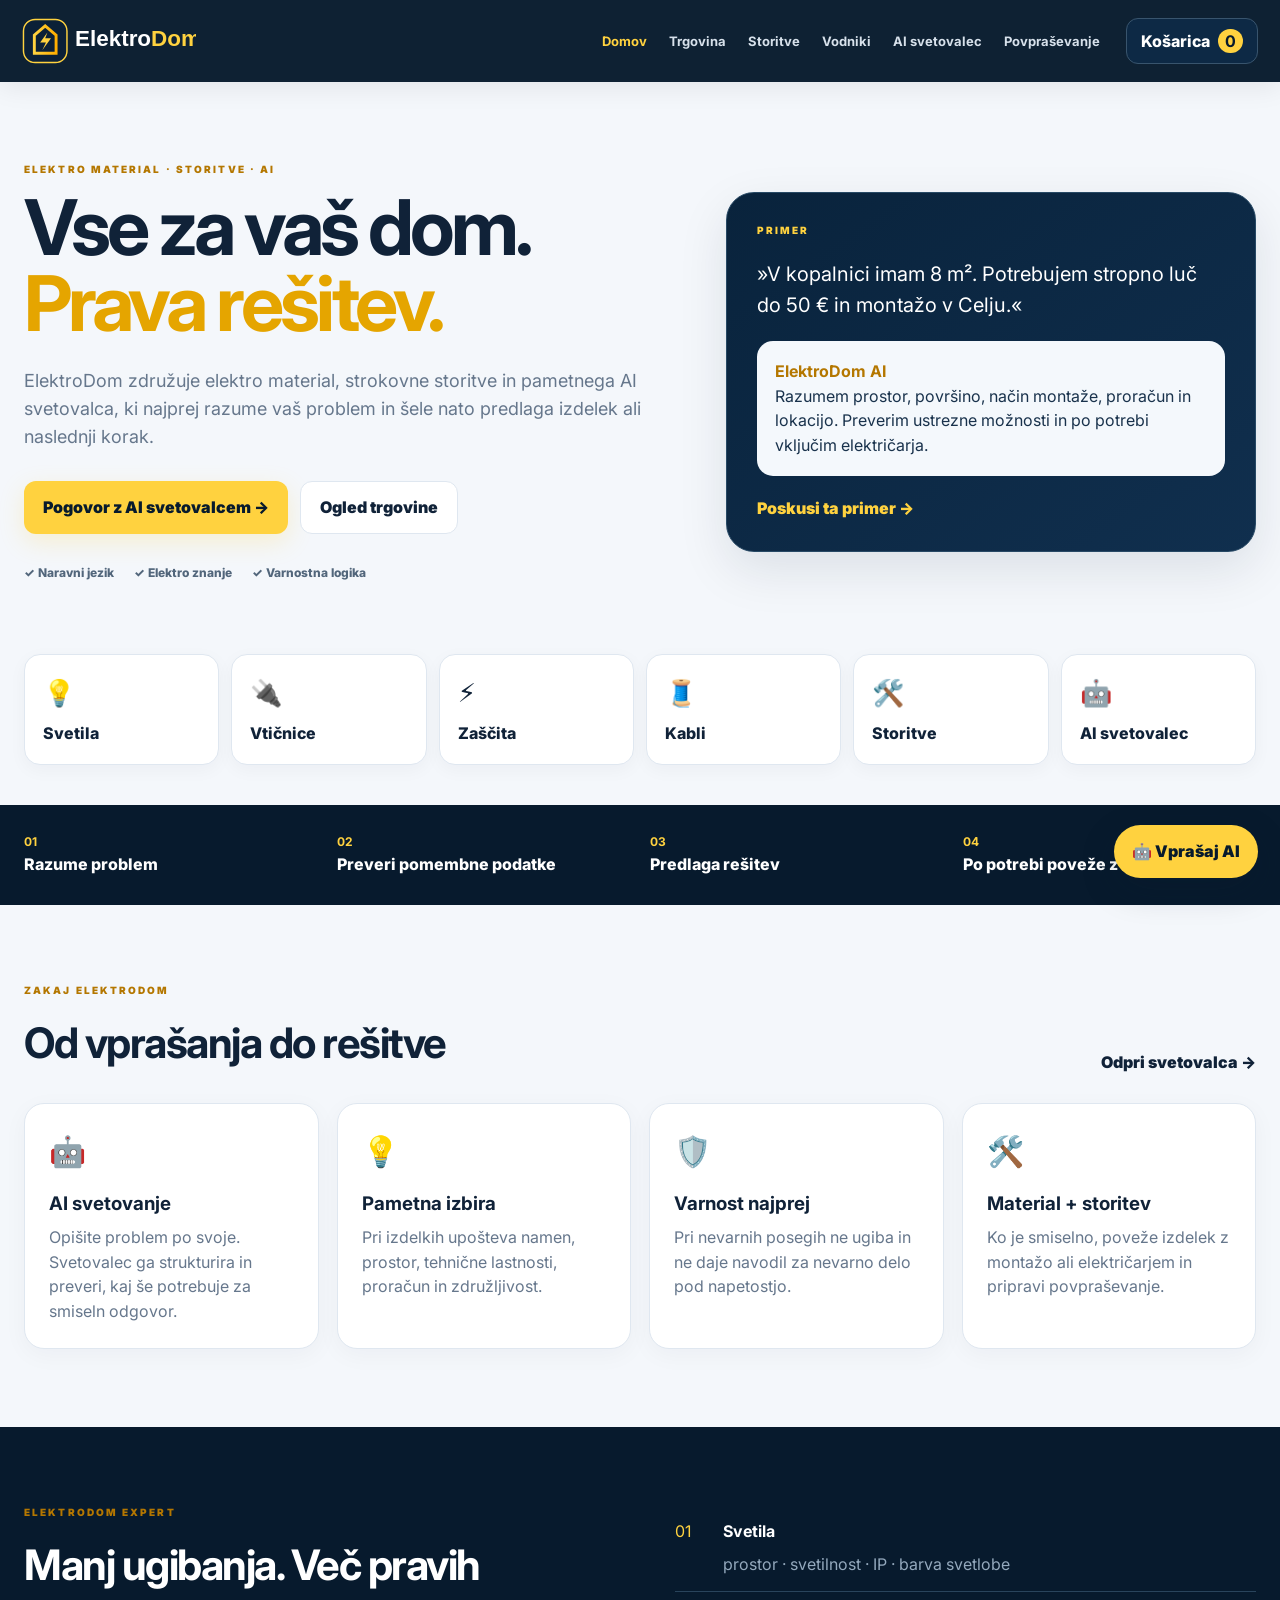
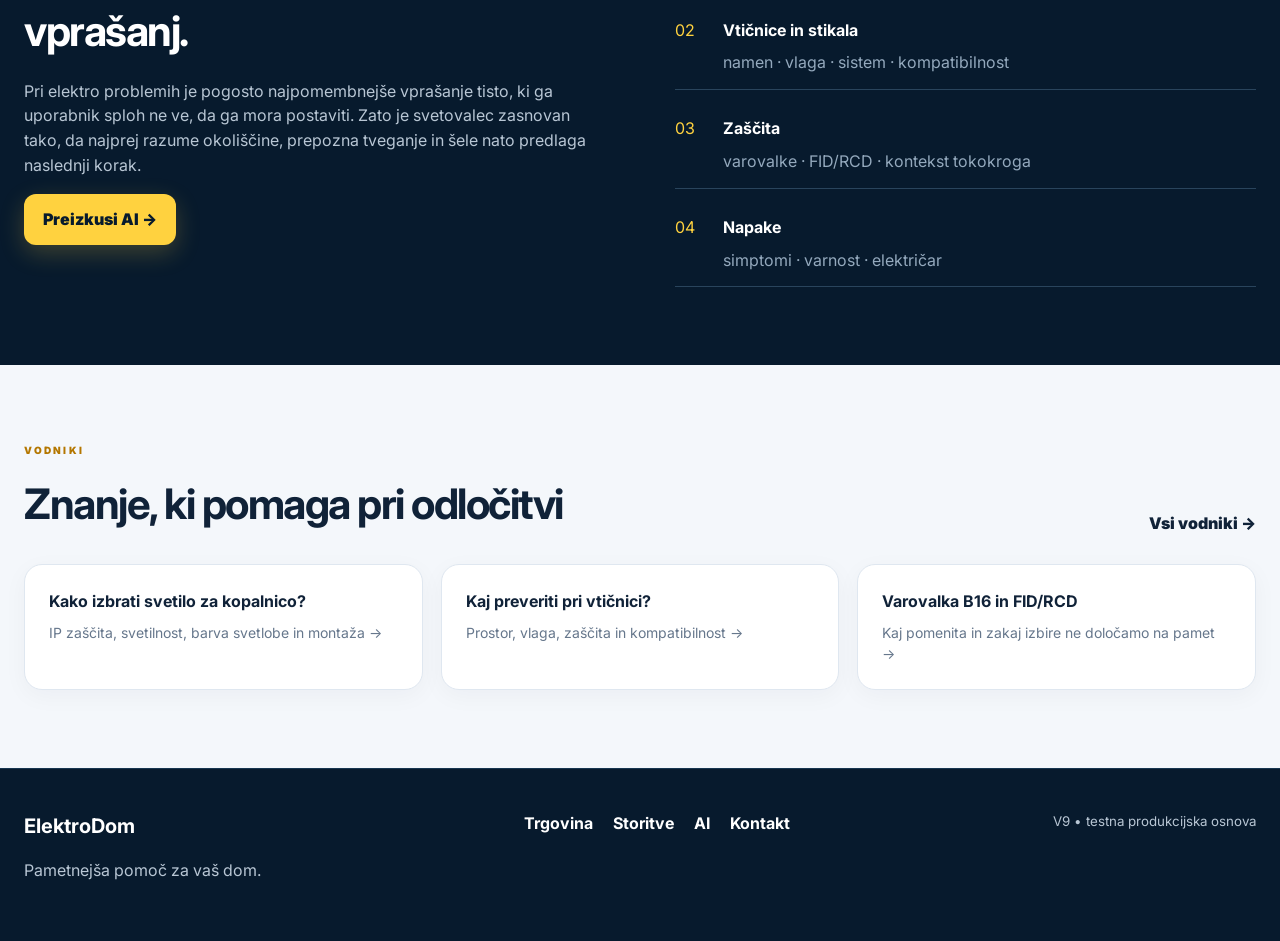
==== commit d9be1b2b: "Add files via upload" ====
--- a/index.html
+++ b/index.html
@@ -1,13 +1,11 @@
-<!doctype html><html lang="sl"><head><meta charset="utf-8"><meta name="viewport" content="width=device-width,initial-scale=1"><meta name="description" content="ElektroDom – elektro material, svetovanje in električarske storitve na enem mestu."><title>ElektroDom — elektro material & električar</title><link rel="stylesheet" href="styles.css"></head><body>
-<header><div class="container nav"><a class="brand" href="#home"><span class="brand-mark">E</span> ELEKTRO<span>DOM</span></a><nav><a href="#shop">Trgovina</a><a href="#services">Storitve</a><a href="#guides">Vodniki</a><a href="#assistant">AI pomočnik</a><a href="#contact">Kontakt</a></nav><button id="cartButton" class="cart-btn">Košarica <b id="cartCount">0</b></button></div></header>
+<!doctype html><html lang="sl"><head><meta charset="utf-8"><meta name="viewport" content="width=device-width,initial-scale=1"><title>ElektroDom — pametnejši elektro dom</title><meta name="description" content="Elektro material, električarske storitve in AI elektro svetovalec na enem mestu."><link rel="stylesheet" href="styles.css"></head><body>
+<header class="nav"><a class="brand" href="index.html"><img src="logo.svg" alt="ElektroDom"></a><nav><a class="active" href="index.html">Domov</a><a href="trgovina.html">Trgovina</a><a href="storitve.html">Storitve</a><a href="vodniki.html">Vodniki</a><a href="svetovalec.html">AI svetovalec</a><a href="kontakt.html">Povpraševanje</a></nav><button class="cartbtn" id="cartButton">Košarica <b id="cartCount">0</b></button></header>
 <main>
-<section id="home" class="hero"><div class="container hero-grid"><div><span class="eyebrow">ELEKTRO MATERIAL · SVETOVANJE · STORITVE</span><h1>Izberite pravi elektro material.<br><span>Brez ugibanja.</span></h1><p class="lead">ElektroDom poveže spletno trgovino z inteligentnim pomočnikom, ki razume vaš opis, primerja možnosti in po potrebi vključi električarja.</p><div class="actions"><a class="btn primary" href="#shop">Razišči material</a><button class="btn secondary" onclick="window.openAssistant()">Pogovor s pomočnikom</button></div><div class="trust"><span>✓ Jasne specifikacije</span><span>✓ Svetovanje pred nakupom</span><span>✓ Montaža po dogovoru</span></div></div><div class="hero-panel"><div class="panel-top"><span class="status-dot"></span> AI pomočnik je pripravljen</div><div class="mini-chat"><div class="mini-user">Rabim luč za kopalnico 8 m², do 50 €.</div><div class="mini-bot">Razumem prostor, površino in proračun. Predlagam ustrezne možnosti in lahko dodam tudi montažo.</div></div><button class="link-btn" onclick="window.openAssistant()">Začni pogovor →</button></div></div></section>
-<section class="strip"><div class="container strip-grid"><div><b>01</b><span>Opišite problem</span></div><div><b>02</b><span>Pomočnik razbere potrebe</span></div><div><b>03</b><span>Primerjajte material</span></div><div><b>04</b><span>Oddajte povpraševanje</span></div></div></section>
-<section id="shop" class="section"><div class="container"><div class="section-head"><div><span class="eyebrow">TRGOVINA</span><h2>Material za vsakdanja elektro opravila</h2><p>Demonstracijski katalog je pripravljen tako, da ga lahko kasneje zamenjamo z realnim produktnim feedom.</p></div><input id="productSearch" class="search" placeholder="Išči material …"></div><div id="categories" class="categories"></div><div id="productGrid" class="product-grid"></div></div></section>
-<section id="services" class="section dark"><div class="container"><span class="eyebrow light">STORITVE</span><h2>Ko material ni dovolj, vključimo električarja.</h2><p class="section-lead">Od montaže svetil do diagnostike napak. Storitev lahko dodate tudi sredi pogovora z AI pomočnikom.</p><div class="service-grid"><article><div class="service-icon">01</div><h3>Montaža svetil</h3><p>Stropne in stenske svetilke, po dogovoru.</p><button onclick="window.startService('Montaža svetil')">Povpraševanje →</button></article><article><div class="service-icon">02</div><h3>Vtičnice & stikala</h3><p>Menjava, montaža in osnovna prilagoditev.</p><button onclick="window.startService('Vtičnice in stikala')">Povpraševanje →</button></article><article><div class="service-icon">03</div><h3>Diagnostika napake</h3><p>Ko del električne napeljave ne deluje pravilno.</p><button onclick="window.startService('Diagnostika napake')">Povpraševanje →</button></article><article><div class="service-icon">04</div><h3>Elektroinštalacije</h3><p>Adaptacije in nove napeljave po ogledu.</p><button onclick="window.startService('Elektroinštalacije')">Povpraševanje →</button></article></div></div></section>
-<section id="guides" class="section light-section"><div class="container"><span class="eyebrow">VODNIKI</span><h2>Pred nakupom preverite najpomembnejše.</h2><div class="guide-grid"><article><span>💡</span><h3>Kako izbrati svetilo?</h3><p>Prostor, površina, način montaže, svetilnost, barva svetlobe in zaščita.</p><a href="#assistant">Vprašaj pomočnika →</a></article><article><span>🔌</span><h3>Katera vtičnica?</h3><p>Notranja ali vlažna okolja, izvedba, IP zaščita in kompatibilnost sistema.</p><a href="#assistant">Vprašaj pomočnika →</a></article><article><span>⚡</span><h3>Varovalke in FID</h3><p>Nazivni tok in tip zaščite nista stvar ugibanja. Pri izbiri naj sodeluje strokovnjak.</p><a href="#assistant">Preveri potrebe →</a></article></div></div></section>
-<section id="assistant" class="section assistant-section"><div class="container narrow"><div class="center"><span class="eyebrow">AI SVETOVALEC</span><h2>Povej tako, kot bi povedali električarju.</h2><p>Ni treba izpolnjevati obrazca po korakih. Napišite vse, kar že veste. Pomočnik bo manjkajoče podatke vprašal sproti.</p></div><div class="assistant"><div class="chat-header"><div class="avatar">E</div><div><b>ElektroDom AI pomočnik</b><small>Prodaja + servis · V7</small></div><button onclick="window.resetChat()">Nov pogovor</button></div><div id="chatMessages" class="messages"></div><div id="recommendations"></div><div class="quick"><button onclick="document.getElementById('chatInput').value='Rabim luč za kopalnico 8 m², stropno, do 50 €, pa montažo v Celju.'">💡 Kopalnica + montaža</button><button onclick="document.getElementById('chatInput').value='Potrebujem tri stropne luči za dnevno sobo 25 m².'">🏠 Dnevna soba</button><button onclick="document.getElementById('chatInput').value='Ne delajo mi tri vtičnice v stanovanju.'">⚡ Napaka</button></div><form id="chatForm"><input id="chatInput" placeholder="Npr. Rabim svetilo za kopalnico …" autocomplete="off"><button class="send">Pošlji</button></form><div id="state" class="state"></div></div><div class="safety"><b>Varnost:</b> pomočnik je namenjen izbiri materiala in pripravi povpraševanja. Dela na električni napeljavi 230 V, razdelilniku in zaščitnih napravah naj izvaja oziroma potrdi usposobljen električar.</div></div></section>
-<section id="lead" class="section lead-section"><div class="container lead-grid"><div><span class="eyebrow">POVPRAŠEVANJE</span><h2>Od ideje do konkretnega naročila.</h2><p>V produkcijski različici se lahko podatki iz pogovora samodejno prenesejo v obrazec in nato v CRM.</p></div><form id="leadForm" class="lead-form"><label>Ime in priimek<input id="name" required></label><label>Kraj<input id="city" required placeholder="npr. Celje"></label><label>Telefon<input id="phone" required placeholder="+386 …"></label><label>E-pošta<input id="email" type="email" placeholder="ime@primer.si"></label><label>Opis<textarea id="description" rows="4" required placeholder="Kaj potrebujete?"></textarea></label><button class="btn primary">Pošlji testno povpraševanje</button><div id="leadResult" hidden></div></form></div></section>
-<section id="contact" class="section contact"><div class="container contact-grid"><div><span class="eyebrow">ELEKTRODOM</span><h2>Digitalna trgovina z električarsko podporo.</h2><p>Ta različica je zasnovana kot produkcijska osnova: katalog, storitve, vsebinski vodniki, AI pomočnik, košarica in lead flow so ločeni in pripravljeni za povezavo z dejanskimi sistemi.</p></div><div class="contact-card"><b>Kontakt</b><p>info@elektrodom.si<br>+386 40 000 000<br>Slovenija</p><span class="demo">DEMO PODATKI</span></div></div></section>
-</main><footer><div class="container footer"><span>© 2026 ElektroDom</span><span>V7 · produkcijska osnova / demo katalog</span></div></footer>
-<div id="toast"></div><div id="cartModal" class="modal hidden"><div class="modal-card"><button class="modal-close" onclick="window.closeCart()">×</button><h2>Košarica</h2><div id="cartItems"></div><div class="cart-total">Skupaj <b id="cartTotal">0,00 €</b></div><button class="btn primary full" onclick="window.checkout()">Nadaljuj s povpraševanjem</button></div></div><script type="module" src="app.js"></script></body></html>
+<section class="hero"><div><div class="eyebrow">ELEKTRO MATERIAL · STORITVE · AI</div><h1>Vse za vaš dom.<br><em>Prava rešitev.</em></h1><p>ElektroDom združuje elektro material, strokovne storitve in pametnega AI svetovalca, ki najprej razume vaš problem in šele nato predlaga izdelek ali naslednji korak.</p><div class="actions"><a class="btn primary" href="svetovalec.html">Pogovor z AI svetovalcem →</a><a class="btn ghost" href="trgovina.html">Ogled trgovine</a></div><div class="trust"><span>✓ Naravni jezik</span><span>✓ Elektro znanje</span><span>✓ Varnostna logika</span></div></div><div class="hero-card"><div class="mini-label">PRIMER</div><p>»V kopalnici imam 8 m². Potrebujem stropno luč do 50 € in montažo v Celju.«</p><div class="ai-answer"><b>ElektroDom AI</b><br>Razumem prostor, površino, način montaže, proračun in lokacijo. Preverim ustrezne možnosti in po potrebi vključim električarja.</div><a href="svetovalec.html">Poskusi ta primer →</a></div></section>
+<section class="category-strip" style="max-width:1280px;margin:0 auto;padding:0 24px 40px"><a href="trgovina.html"><span>💡</span>Svetila</a><a href="trgovina.html"><span>🔌</span>Vtičnice</a><a href="trgovina.html"><span>⚡</span>Zaščita</a><a href="trgovina.html"><span>🧵</span>Kabli</a><a href="storitve.html"><span>🛠️</span>Storitve</a><a href="svetovalec.html"><span>🤖</span>AI svetovalec</a></section>
+<section class="stats"><div><b>01</b><span>Razume problem</span></div><div><b>02</b><span>Preveri pomembne podatke</span></div><div><b>03</b><span>Predlaga rešitev</span></div><div><b>04</b><span>Po potrebi poveže z električarjem</span></div></section>
+<section class="section"><div class="section-head"><div><div class="eyebrow">ZAKAJ ELEKTRODOM</div><h2>Od vprašanja do rešitve</h2></div><a href="svetovalec.html">Odpri svetovalca →</a></div><div class="cards four"><article><span>🤖</span><h3>AI svetovanje</h3><p>Opišite problem po svoje. Svetovalec ga strukturira in preveri, kaj še potrebuje za smiseln odgovor.</p></article><article><span>💡</span><h3>Pametna izbira</h3><p>Pri izdelkih upošteva namen, prostor, tehnične lastnosti, proračun in združljivost.</p></article><article><span>🛡️</span><h3>Varnost najprej</h3><p>Pri nevarnih posegih ne ugiba in ne daje navodil za nevarno delo pod napetostjo.</p></article><article><span>🛠️</span><h3>Material + storitev</h3><p>Ko je smiselno, poveže izdelek z montažo ali električarjem in pripravi povpraševanje.</p></article></div></section>
+<section class="dark-section"><div><div class="eyebrow">ELEKTRODOM EXPERT</div><h2>Manj ugibanja. Več pravih vprašanj.</h2><p>Pri elektro problemih je pogosto najpomembnejše vprašanje tisto, ki ga uporabnik sploh ne ve, da ga mora postaviti. Zato je svetovalec zasnovan tako, da najprej razume okoliščine, prepozna tveganje in šele nato predlaga naslednji korak.</p><a class="btn primary" href="svetovalec.html">Preizkusi AI →</a></div><div class="safety-list"><div>01 <b>Svetila</b><span>prostor · svetilnost · IP · barva svetlobe</span></div><div>02 <b>Vtičnice in stikala</b><span>namen · vlaga · sistem · kompatibilnost</span></div><div>03 <b>Zaščita</b><span>varovalke · FID/RCD · kontekst tokokroga</span></div><div>04 <b>Napake</b><span>simptomi · varnost · električar</span></div></div></section>
+<section class="section"><div class="section-head"><div><div class="eyebrow">VODNIKI</div><h2>Znanje, ki pomaga pri odločitvi</h2></div><a href="vodniki.html">Vsi vodniki →</a></div><div class="guides"><a href="vodniki.html#svetila"><b>Kako izbrati svetilo za kopalnico?</b><span>IP zaščita, svetilnost, barva svetlobe in montaža →</span></a><a href="vodniki.html#vtičnice"><b>Kaj preveriti pri vtičnici?</b><span>Prostor, vlaga, zaščita in kompatibilnost →</span></a><a href="vodniki.html#zascita"><b>Varovalka B16 in FID/RCD</b><span>Kaj pomenita in zakaj izbire ne določamo na pamet →</span></a></div></section>
+</main><button class="ai-floating" onclick="location.href='svetovalec.html'">🤖 Vprašaj AI</button><footer><div><b>ElektroDom</b><p>Pametnejša pomoč za vaš dom.</p></div><div><a href="trgovina.html">Trgovina</a><a href="storitve.html">Storitve</a><a href="svetovalec.html">AI</a><a href="kontakt.html">Kontakt</a></div><small>V9 • testna produkcijska osnova</small></footer>
+<div id="cartModal" class="modal hidden"><div class="modalbox"><button class="close" id="closeCart">×</button><h2>Košarica</h2><div id="cartItems"></div><div class="total">Skupaj <b id="cartTotal">0,00 €</b></div><a class="btn primary" href="kontakt.html">Nadaljuj s povpraševanjem</a></div></div><div id="toast" class="toast"></div><script type="module" src="app.js"></script></body></html>
--- a/styles.css
+++ b/styles.css
@@ -1 +1,2 @@
-:root{--ink:#101820;--muted:#66717c;--line:#dfe5e9;--soft:#f5f7f8;--accent:#d5a72a;--accent2:#f2c94c;--dark:#101820;--white:#fff;--radius:18px}*{box-sizing:border-box}html{scroll-behavior:smooth}body{margin:0;font-family:Inter,ui-sans-serif,system-ui,-apple-system,BlinkMacSystemFont,"Segoe UI",sans-serif;color:var(--ink);line-height:1.55;background:#fff}a{color:inherit}button,input,textarea{font:inherit}button{cursor:pointer}.container{width:min(1180px,calc(100% - 36px));margin:auto}.narrow{width:min(960px,calc(100% - 36px))}.brand{display:flex;align-items:center;gap:8px;text-decoration:none;font-weight:950;letter-spacing:-.5px;font-size:20px}.brand>span:last-child{color:var(--accent)}.brand-mark{display:grid;place-items:center;width:30px;height:30px;border-radius:9px;background:var(--dark);color:#fff;font-size:16px}.nav{height:76px;display:flex;align-items:center;gap:30px}.nav nav{display:flex;gap:25px;margin-left:auto}.nav nav a{text-decoration:none;font-size:14px;font-weight:750;color:#39434c}.cart-btn{border:1px solid var(--line);background:#fff;border-radius:999px;padding:9px 14px;font-weight:800}.cart-btn b{display:inline-grid;place-items:center;background:var(--dark);color:#fff;border-radius:50%;min-width:23px;height:23px;margin-left:5px;font-size:12px}.eyebrow{font-size:11px;letter-spacing:1.8px;font-weight:900;color:#9b740d}.eyebrow.light{color:#e4bd55}.hero{background:radial-gradient(circle at 80% 20%,#fff4c7,transparent 30%),linear-gradient(135deg,#f6f8f9,#fff 65%);padding:82px 0 90px}.hero-grid{display:grid;grid-template-columns:1.15fr .85fr;gap:70px;align-items:center}.hero h1{font-size:clamp(42px,5.8vw,72px);line-height:1.02;letter-spacing:-3.8px;margin:14px 0 22px}.hero h1 span{color:#b78913}.lead{font-size:19px;color:var(--muted);max-width:700px}.actions{display:flex;gap:12px;margin:30px 0}.btn{border:0;border-radius:11px;padding:13px 18px;text-decoration:none;font-weight:850;display:inline-block}.primary{background:var(--dark);color:#fff}.secondary{background:#fff;border:1px solid var(--line)}.trust{display:flex;flex-wrap:wrap;gap:16px;color:#65707a;font-size:12px;font-weight:750}.hero-panel{background:#fff;border:1px solid var(--line);border-radius:24px;padding:23px;box-shadow:0 25px 80px #10182012}.panel-top{font-size:13px;font-weight:850;padding-bottom:18px;border-bottom:1px solid var(--line)}.status-dot{display:inline-block;width:8px;height:8px;background:#35a16b;border-radius:50%;margin-right:7px}.mini-chat{padding:22px 4px;display:grid;gap:13px}.mini-user,.mini-bot{padding:13px 15px;border-radius:15px;font-size:13px}.mini-user{background:var(--dark);color:#fff;margin-left:25%}.mini-bot{background:var(--soft);border:1px solid var(--line)}.link-btn{border:0;background:none;font-weight:850;padding:8px 0}.strip{border-bottom:1px solid var(--line);background:#fff}.strip-grid{display:grid;grid-template-columns:repeat(4,1fr)}.strip-grid div{padding:23px 15px;display:flex;gap:12px;align-items:center;border-right:1px solid var(--line);font-size:13px}.strip-grid div:first-child{border-left:1px solid var(--line)}.strip-grid b{color:var(--accent)}.section{padding:82px 0}.light-section{background:var(--soft)}.section-head{display:flex;justify-content:space-between;align-items:end;gap:25px;margin-bottom:30px}.section h2{font-size:clamp(30px,4vw,48px);line-height:1.08;letter-spacing:-2px;margin:8px 0 13px}.section-head p,.section-lead{color:var(--muted);max-width:650px}.search{width:280px;padding:13px 15px;border:1px solid var(--line);border-radius:11px;outline:none}.categories{display:flex;gap:8px;flex-wrap:wrap;margin-bottom:20px}.cat{border:1px solid var(--line);background:#fff;padding:8px 13px;border-radius:999px;font-weight:750;font-size:12px}.cat.active{background:var(--dark);color:#fff;border-color:var(--dark)}.product-grid{display:grid;grid-template-columns:repeat(4,1fr);gap:15px}.product{background:#fff;border:1px solid var(--line);border-radius:16px;padding:17px;min-height:300px;display:flex;flex-direction:column}.product-icon{height:100px;border-radius:13px;background:linear-gradient(135deg,#edf1f3,#fff5c9);display:grid;place-items:center;font-size:45px;margin-bottom:13px}.tag{font-size:10px;text-transform:uppercase;letter-spacing:1.1px;color:#9b740d;font-weight:900}.product h3{font-size:16px;margin:7px 0}.product p{font-size:12px;color:var(--muted);margin:0 0 10px}.spec{display:inline-block;font-size:10px;border:1px solid var(--line);padding:3px 7px;border-radius:999px;margin-right:4px;color:#59636c}.product-bottom{margin-top:auto;display:flex;justify-content:space-between;align-items:center;padding-top:16px}.product-bottom button,.rec button{border:0;background:var(--dark);color:#fff;border-radius:8px;padding:8px 11px;font-weight:800}.dark{background:var(--dark);color:#fff}.dark .section-lead{color:#aeb7be}.service-grid{display:grid;grid-template-columns:repeat(4,1fr);gap:14px;margin-top:35px}.service-grid article{border:1px solid #303941;border-radius:16px;padding:22px;background:#151e26}.service-icon{font-size:11px;color:#e3b83e;font-weight:900;letter-spacing:1px}.service-grid h3{font-size:19px}.service-grid p{color:#aeb7be;font-size:13px;min-height:45px}.service-grid button{border:0;background:transparent;color:#fff;font-weight:850;padding:0}.guide-grid{display:grid;grid-template-columns:repeat(3,1fr);gap:16px;margin-top:30px}.guide-grid article{background:#fff;border:1px solid var(--line);padding:25px;border-radius:17px}.guide-grid article>span{font-size:28px}.guide-grid h3{margin-bottom:5px}.guide-grid p{color:var(--muted);font-size:13px}.guide-grid a{font-weight:850;font-size:13px;text-decoration:none}.assistant-section{background:#fbfcfc}.center{text-align:center;max-width:760px;margin:0 auto 30px}.assistant{background:#fff;border:1px solid var(--line);border-radius:20px;overflow:hidden;box-shadow:0 18px 50px #1018200d}.chat-header{display:flex;align-items:center;gap:12px;padding:16px 18px;border-bottom:1px solid var(--line)}.chat-header small{display:block;color:var(--muted);font-size:11px}.avatar{display:grid;place-items:center;width:38px;height:38px;border-radius:12px;background:var(--dark);color:#fff;font-weight:900}.chat-header button{margin-left:auto;border:1px solid var(--line);background:#fff;border-radius:8px;padding:7px 10px;font-size:11px;font-weight:800}.messages{height:360px;overflow:auto;padding:20px;background:#f7f9fa}.msg{max-width:82%;padding:12px 14px;border-radius:14px;margin-bottom:11px;font-size:13px}.msg.bot{background:#fff;border:1px solid var(--line)}.msg.user{background:var(--dark);color:#fff;margin-left:auto}.quick{padding:10px 16px;display:flex;gap:7px;flex-wrap:wrap;border-top:1px solid var(--line)}.quick button{border:1px solid var(--line);background:#fff;border-radius:999px;padding:7px 10px;font-size:11px;font-weight:750}.quick button:hover{background:var(--soft)}#chatForm{display:flex;gap:9px;padding:14px 16px;border-top:1px solid var(--line)}#chatInput{flex:1;border:1px solid var(--line);border-radius:10px;padding:12px;outline:none}.send{border:0;background:var(--dark);color:#fff;border-radius:10px;padding:0 18px;font-weight:850}.state{padding:8px 16px;border-top:1px solid var(--line);font-size:10px;color:var(--muted)}.rec-title{padding:13px 17px 3px;font-size:11px;font-weight:900;color:#9b740d}.rec{display:flex;align-items:center;gap:10px;margin:7px 16px;padding:10px;border:1px solid var(--line);border-radius:12px}.rec-num{width:25px;height:25px;display:grid;place-items:center;background:var(--soft);border-radius:50%;font-weight:900}.rec div:nth-child(2){flex:1}.rec small{display:block;color:var(--muted);font-size:10px}.rec>strong{font-size:12px}.safety{margin-top:12px;padding:13px 15px;background:#fff8e1;border:1px solid #f1dfaa;border-radius:12px;font-size:11px;color:#67531b}.lead-section{background:var(--soft)}.lead-grid{display:grid;grid-template-columns:.8fr 1.2fr;gap:70px;align-items:start}.lead-form{background:#fff;border:1px solid var(--line);border-radius:17px;padding:24px}.lead-form label{display:block;font-size:12px;font-weight:850;margin-bottom:12px}.lead-form input,.lead-form textarea{display:block;width:100%;margin-top:5px;border:1px solid var(--line);border-radius:9px;padding:10px}.lead-form .btn{width:100%}#leadResult{margin-top:12px;background:#e9f7ef;padding:12px;border-radius:9px;font-size:12px}.contact{background:#fff}.contact-grid{display:grid;grid-template-columns:1fr 360px;gap:70px}.contact-card{border:1px solid var(--line);border-radius:17px;padding:24px}.demo{display:inline-block;background:#fff5cf;border-radius:999px;padding:5px 9px;font-size:9px;font-weight:900;letter-spacing:1px}.footer{border-top:1px solid var(--line);padding:24px 0;display:flex;justify-content:space-between;color:var(--muted);font-size:11px}.modal{position:fixed;inset:0;background:#0008;z-index:20;display:grid;place-items:center;padding:20px}.hidden{display:none}.modal-card{position:relative;background:#fff;border-radius:18px;width:min(560px,100%);padding:25px}.modal-close{position:absolute;right:12px;top:8px;border:0;background:none;font-size:25px}.cart-row{display:flex;gap:10px;padding:11px 0;border-bottom:1px solid var(--line);font-size:13px}.cart-row span{flex:1}.cart-row button{border:0;background:none;font-size:18px}.cart-total{display:flex;justify-content:space-between;padding:18px 0;font-size:18px}.full{width:100%}#toast{position:fixed;right:20px;bottom:20px;background:var(--dark);color:#fff;padding:11px 15px;border-radius:9px;opacity:0;transform:translateY(10px);transition:.2s;z-index:50;font-size:12px}.empty{padding:35px;text-align:center;color:var(--muted);grid-column:1/-1}@media(max-width:950px){.nav nav{display:none}.hero-grid,.lead-grid,.contact-grid{grid-template-columns:1fr}.product-grid{grid-template-columns:repeat(2,1fr)}.service-grid{grid-template-columns:repeat(2,1fr)}.strip-grid{grid-template-columns:repeat(2,1fr)}.guide-grid{grid-template-columns:1fr}.section-head{align-items:start;flex-direction:column}.search{width:100%}}@media(max-width:560px){.container,.narrow{width:min(100% - 24px,1180px)}.hero{padding:55px 0}.hero h1{letter-spacing:-2px}.actions{flex-direction:column}.trust{display:grid}.product-grid,.service-grid{grid-template-columns:1fr}.strip-grid{grid-template-columns:1fr}.strip-grid div{border-left:1px solid var(--line)!important}.messages{height:430px}.rec{flex-wrap:wrap}.rec>strong{margin-left:auto}}
+@import url('https://fonts.googleapis.com/css2?family=Inter:wght@400;500;600;700;800;900&display=swap');
+:root{--navy:#071a2d;--navy2:#0d2945;--yellow:#ffd23f;--yellow2:#ffb800;--ink:#102238;--muted:#66778c;--bg:#f4f7fb;--card:#fff;--line:#dfe7f0;--green:#16a56b;--red:#d64545;--shadow:0 18px 50px rgba(7,26,45,.10)}*{box-sizing:border-box}html{scroll-behavior:smooth}body{margin:0;font-family:Inter,system-ui,-apple-system,BlinkMacSystemFont,"Segoe UI",sans-serif;color:var(--ink);background:var(--bg);line-height:1.55}a{text-decoration:none;color:inherit}button,input,textarea{font:inherit}.nav{height:82px;background:rgba(7,26,45,.97);color:#fff;display:flex;align-items:center;padding:0 max(22px,calc((100% - 1280px)/2));gap:26px;position:sticky;top:0;z-index:30;box-shadow:0 5px 25px rgba(0,0,0,.08)}.brand{display:flex;align-items:center;gap:10px;font-weight:900;font-size:20px;white-space:nowrap}.brand img{width:174px;height:auto}.logo{width:42px;height:42px;border-radius:13px;background:#0b2945;color:var(--yellow);display:grid;place-items:center;font-weight:900;border:1px solid #31506d}.brand>span:last-child>span{color:var(--yellow)}.brand small{display:block;font-size:8px;letter-spacing:1.5px;color:#9fb0c1;font-weight:700}nav{display:flex;gap:22px;margin-left:auto}nav a{font-size:13px;color:#d7e1eb;font-weight:700}nav a:hover,nav a.active{color:var(--yellow)}.cartbtn{border:1px solid #38546d;background:#0d2945;color:#fff;padding:10px 14px;border-radius:12px;font-weight:800;cursor:pointer}.cartbtn b{background:var(--yellow);color:#071a2d;border-radius:20px;padding:2px 7px;margin-left:5px}.hero{max-width:1280px;margin:auto;padding:80px 24px 72px;display:grid;grid-template-columns:1.1fr .9fr;gap:54px;align-items:center}.eyebrow{font-size:10px;letter-spacing:2.1px;font-weight:900;color:#b47700;margin-bottom:12px}.hero h1{font-size:clamp(46px,6vw,78px);line-height:1;letter-spacing:-4px;margin:0 0 24px}.hero h1 em{font-style:normal;color:#e5a500}.hero p{font-size:18px;color:var(--muted);max-width:690px}.actions{display:flex;gap:12px;margin:30px 0}.btn{display:inline-flex;align-items:center;justify-content:center;padding:13px 19px;border-radius:12px;font-weight:900}.primary{background:var(--yellow);color:#071a2d;box-shadow:0 8px 25px rgba(255,210,63,.22)}.ghost{background:#fff;border:1px solid var(--line)}.trust{display:flex;gap:20px;color:#52667b;font-size:12px;font-weight:800}.hero-card{background:linear-gradient(145deg,#09233c,#102f4e);color:#fff;border-radius:28px;padding:30px;box-shadow:var(--shadow);border:1px solid #274965}.mini-label{font-size:10px;letter-spacing:2px;color:var(--yellow);font-weight:900}.hero-card>p{font-size:20px;color:#fff}.ai-answer{background:#f4f8fc;color:#19324c;border-radius:16px;padding:18px;margin:20px 0}.ai-answer b{color:#b47700}.hero-card a{color:var(--yellow);font-weight:900}.stats{background:var(--navy);color:#fff;display:grid;grid-template-columns:repeat(4,1fr);padding:28px max(24px,calc((100% - 1280px)/2));gap:20px}.stats div{display:flex;flex-direction:column}.stats b{color:var(--yellow);font-size:12px}.stats span{font-weight:800}.section{max-width:1280px;margin:auto;padding:78px 24px}.section-head{display:flex;justify-content:space-between;align-items:end;margin-bottom:28px}.section-head h2,.dark-section h2{font-size:42px;letter-spacing:-1.5px;margin:0}.section-head>a{font-weight:900}.cards{display:grid;gap:18px}.four{grid-template-columns:repeat(4,1fr)}.cards article{background:var(--card);border:1px solid var(--line);border-radius:20px;padding:24px;min-height:190px;box-shadow:0 6px 25px rgba(7,26,45,.04)}.cards span{font-size:30px}.cards h3{margin:14px 0 7px}.cards p{color:var(--muted);margin:0}.dark-section{background:var(--navy);color:#fff;padding:78px max(24px,calc((100% - 1280px)/2));display:grid;grid-template-columns:1fr 1fr;gap:70px}.dark-section p{color:#b8c6d4;max-width:650px}.safety-list{display:grid;gap:12px}.safety-list div{display:grid;grid-template-columns:40px 1fr;gap:8px;border-bottom:1px solid #29445c;padding:14px 0;color:var(--yellow)}.safety-list b{color:#fff}.safety-list span{grid-column:2;color:#94a9bd}.guides{display:grid;grid-template-columns:repeat(3,1fr);gap:18px}.guides a{background:#fff;border:1px solid var(--line);border-radius:18px;padding:24px;display:flex;flex-direction:column;gap:8px;box-shadow:0 6px 25px rgba(7,26,45,.04)}.guides span{color:var(--muted);font-size:14px}footer{background:var(--navy);color:#b8c6d4;padding:42px max(24px,calc((100% - 1280px)/2));display:flex;justify-content:space-between;gap:30px;border-top:1px solid #173650}footer b{color:#fff;font-size:20px}footer div:nth-child(2){display:flex;gap:20px}footer a{color:#fff;font-weight:700}.modal{position:fixed;inset:0;background:#0008;display:grid;place-items:center;z-index:50}.hidden{display:none!important}.modalbox{width:min(540px,calc(100% - 30px));background:#fff;border-radius:22px;padding:28px;position:relative;box-shadow:var(--shadow)}.close{position:absolute;right:18px;top:14px;border:0;background:none;font-size:28px}.cart-row{display:flex;justify-content:space-between;gap:10px;padding:12px 0;border-bottom:1px solid var(--line)}.cart-row button{border:0;background:none}.total{display:flex;justify-content:space-between;padding:20px 0;font-size:18px}.toast{position:fixed;bottom:25px;right:25px;background:var(--navy);color:#fff;padding:13px 18px;border-radius:12px;opacity:0;transform:translateY(10px);transition:.2s;z-index:60}.toast.show{opacity:1;transform:none}.page{max-width:1280px;margin:auto;padding:70px 24px}.page h1{font-size:58px;letter-spacing:-3px;margin:0 0 14px}.page>p.lead{color:var(--muted);font-size:18px;max-width:850px}.catalog-tools{display:flex;gap:10px;margin:30px 0}.catalog-tools input,.chat-input input,.leadbox input,.leadbox textarea{width:100%;border:1px solid var(--line);border-radius:12px;padding:13px;background:#fff}.product-grid{display:grid;grid-template-columns:repeat(4,1fr);gap:18px}.product{background:#fff;border:1px solid var(--line);border-radius:18px;padding:18px;box-shadow:0 6px 25px rgba(7,26,45,.04)}.product-icon{height:125px;border-radius:14px;background:linear-gradient(135deg,#edf3f8,#f9fbfd);display:grid;place-items:center;font-size:45px}.tag{font-size:11px;color:#9a6700;font-weight:900;margin-top:14px}.product h3{margin:5px 0}.product p{font-size:13px;color:var(--muted);min-height:60px}.product-bottom{display:flex;justify-content:space-between;align-items:center}.product-bottom button,.rec button{border:0;background:var(--navy);color:#fff;border-radius:9px;padding:9px 12px;font-weight:800}.spec{display:inline-block;background:#eef2f7;border-radius:8px;padding:3px 7px;font-size:11px;margin-right:4px}.assistant-wrap{display:grid;grid-template-columns:1fr 330px;gap:22px}.chatbox{background:#fff;border:1px solid var(--line);border-radius:22px;overflow:hidden;box-shadow:var(--shadow)}.chat-head{background:linear-gradient(120deg,var(--navy),#123957);color:#fff;padding:20px}.chat-head b{color:var(--yellow)}.chat-messages{height:520px;overflow:auto;padding:22px;background:#f8fafc}.msg{max-width:84%;padding:13px 16px;border-radius:17px;margin:10px 0;white-space:normal}.msg.bot{background:#fff;border:1px solid var(--line)}.msg.user{background:var(--navy);color:#fff;margin-left:auto}.chat-input{display:flex;gap:8px;padding:14px;border-top:1px solid var(--line)}.chat-input button{border:0;background:var(--yellow);color:var(--navy);border-radius:12px;padding:0 18px;font-weight:900}.sidebox{background:var(--navy);color:#fff;border-radius:22px;padding:22px;height:max-content}.sidebox h3{margin-top:0}.sidebox button{display:block;width:100%;text-align:left;margin:8px 0;padding:11px;border-radius:10px;border:1px solid #31516b;background:#102e49;color:#fff;cursor:pointer}.recommendations{padding:0 22px 22px}.rec-title{font-weight:900;margin-bottom:10px}.rec{display:grid;grid-template-columns:32px 1fr auto auto;align-items:center;gap:10px;padding:12px;border:1px solid var(--line);border-radius:13px;margin-top:8px;background:#fff}.rec small{display:block;color:var(--muted)}.state{font-size:11px;color:#94a9bd;margin-top:8px}.leadbox{background:#fff;border:1px solid var(--line);padding:24px;border-radius:18px;display:grid;gap:10px}.leadbox button{padding:12px;border:0;border-radius:11px;background:var(--navy);color:#fff;font-weight:900}.service-grid,.guide-grid{display:grid;grid-template-columns:repeat(3,1fr);gap:18px}.service,.guide{background:#fff;border:1px solid var(--line);border-radius:18px;padding:25px;box-shadow:0 6px 25px rgba(7,26,45,.04)}.service h3,.guide h3{margin-top:0}.category-strip{display:grid;grid-template-columns:repeat(6,1fr);gap:12px}.category-strip a{background:#fff;border:1px solid var(--line);border-radius:16px;padding:18px;font-weight:800;box-shadow:0 5px 18px rgba(7,26,45,.04)}.category-strip span{display:block;font-size:26px;margin-bottom:8px}.feature-row{display:grid;grid-template-columns:repeat(5,1fr);gap:12px;background:#fff;border:1px solid var(--line);border-radius:20px;padding:12px}.feature-row div{padding:14px;border-right:1px solid var(--line)}.feature-row div:last-child{border:0}.feature-row b{display:block}.feature-row span{font-size:12px;color:var(--muted)}.brand-logo{width:200px;height:auto}.ai-floating{position:fixed;right:22px;bottom:22px;z-index:25;background:var(--yellow);color:var(--navy);border:0;border-radius:999px;padding:14px 18px;font-weight:900;box-shadow:0 12px 35px rgba(7,26,45,.22)}@media(max-width:1000px){nav{display:none}.hero,.dark-section,.assistant-wrap{grid-template-columns:1fr}.four,.product-grid{grid-template-columns:repeat(2,1fr)}.guides,.service-grid,.guide-grid{grid-template-columns:1fr}.stats{grid-template-columns:repeat(2,1fr)}.category-strip{grid-template-columns:repeat(3,1fr)}.feature-row{grid-template-columns:repeat(2,1fr)}}@media(max-width:600px){.four,.product-grid,.category-strip{grid-template-columns:1fr}.hero{padding-top:50px}.hero h1{font-size:48px}.trust{flex-direction:column;gap:5px}.stats{grid-template-columns:1fr}.section-head{display:block}.section-head>a{display:inline-block;margin-top:15px}.feature-row{grid-template-columns:1fr}.feature-row div{border-right:0;border-bottom:1px solid var(--line)}.page h1{font-size:45px}}
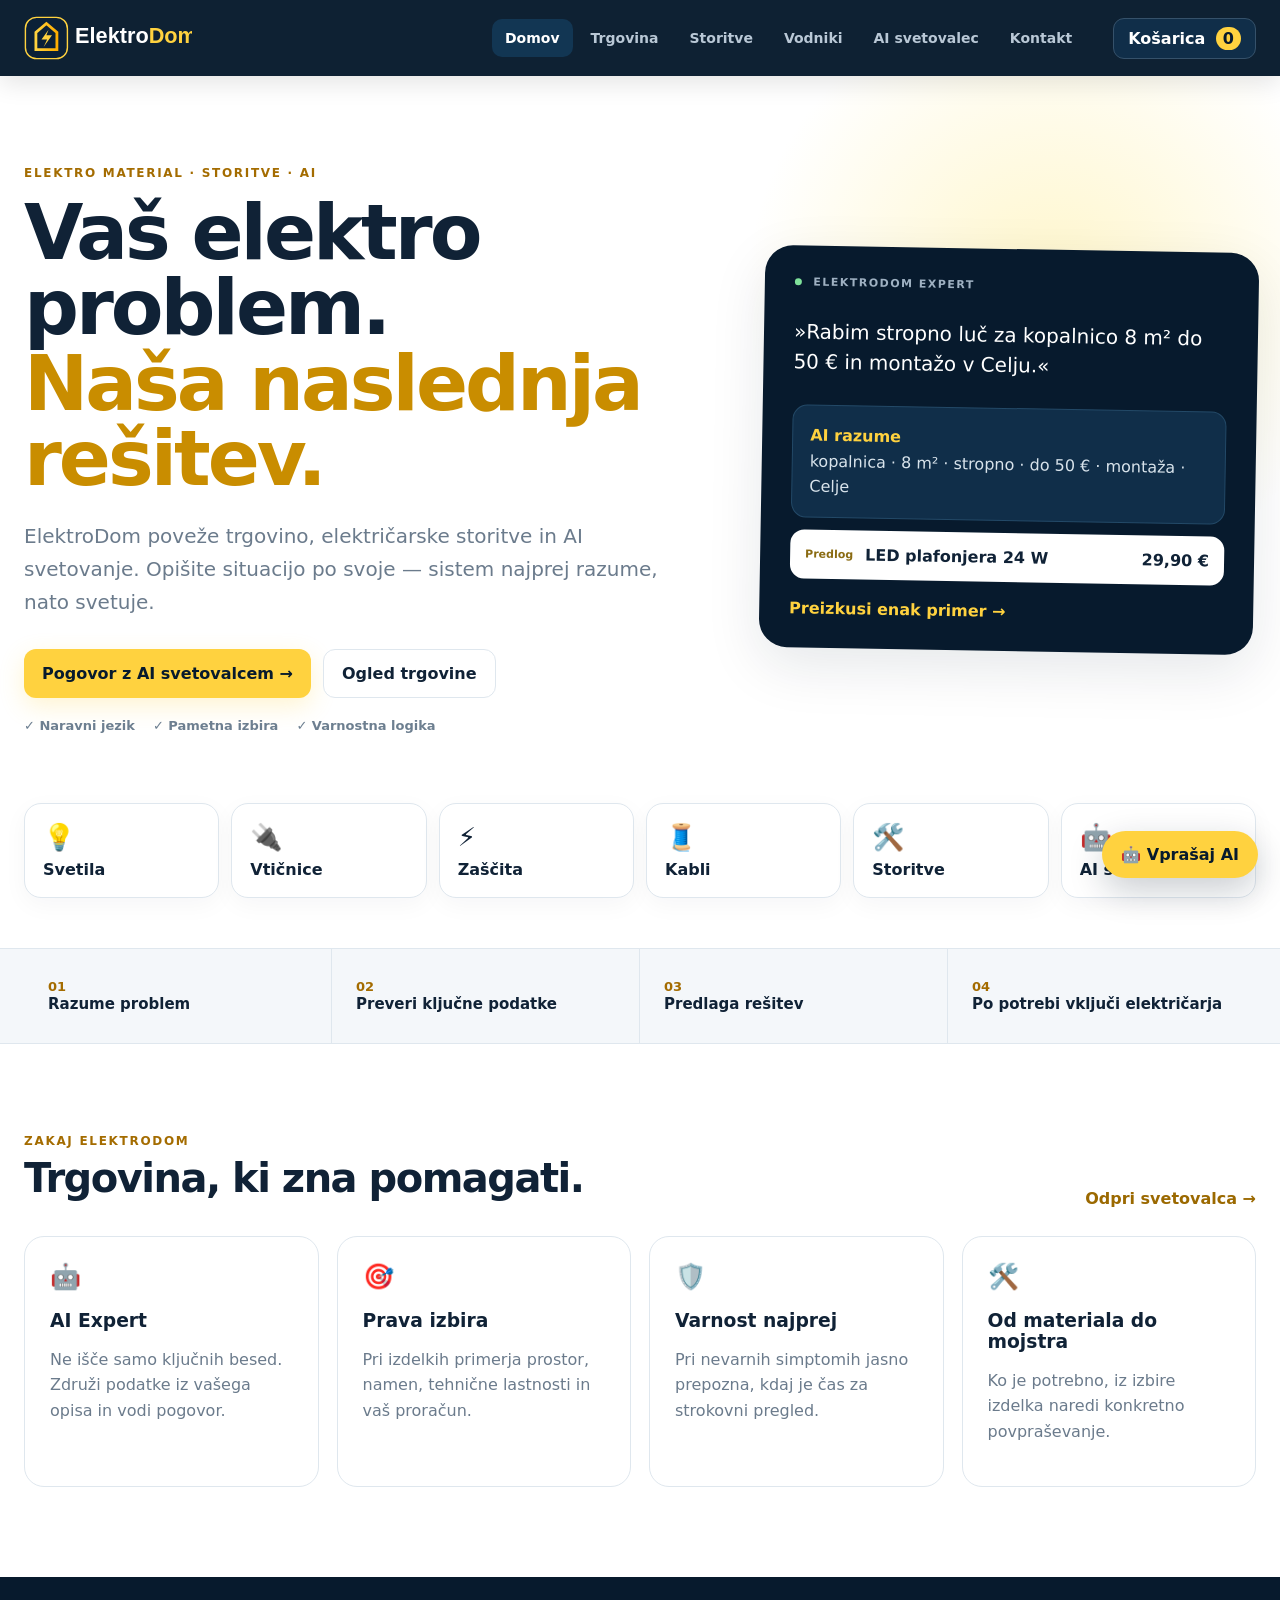
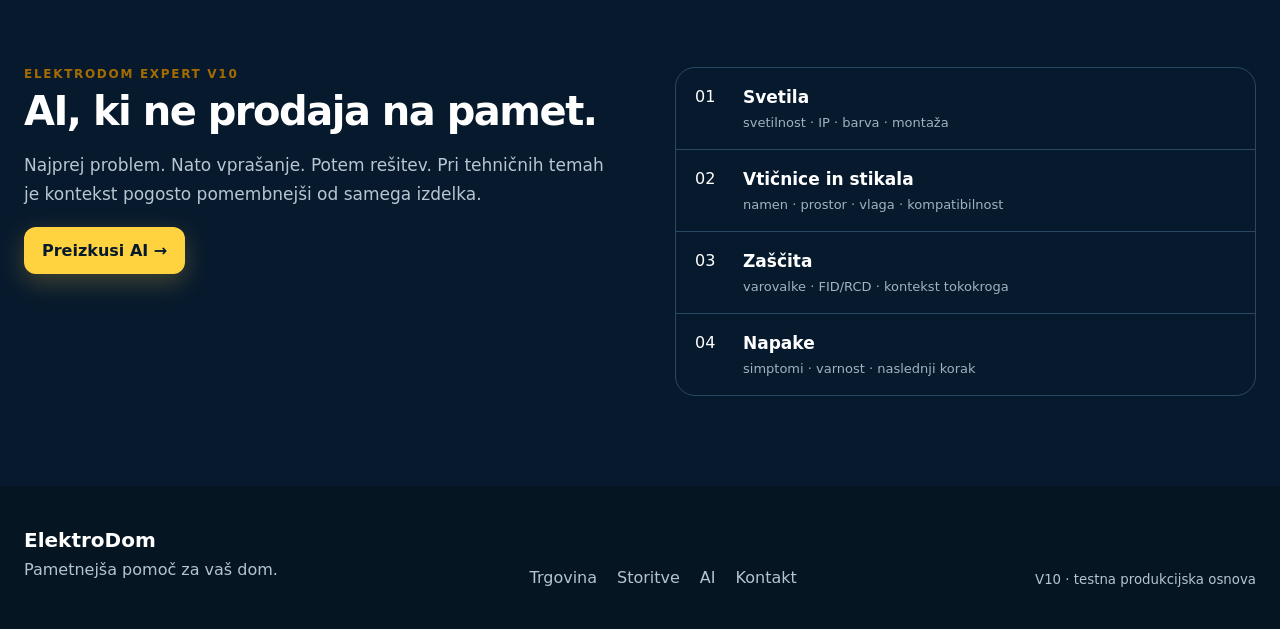
==== commit c5556afb: "Add files via upload" ====
--- a/index.html
+++ b/index.html
@@ -1,11 +1 @@
-<!doctype html><html lang="sl"><head><meta charset="utf-8"><meta name="viewport" content="width=device-width,initial-scale=1"><title>ElektroDom — pametnejši elektro dom</title><meta name="description" content="Elektro material, električarske storitve in AI elektro svetovalec na enem mestu."><link rel="stylesheet" href="styles.css"></head><body>
-<header class="nav"><a class="brand" href="index.html"><img src="logo.svg" alt="ElektroDom"></a><nav><a class="active" href="index.html">Domov</a><a href="trgovina.html">Trgovina</a><a href="storitve.html">Storitve</a><a href="vodniki.html">Vodniki</a><a href="svetovalec.html">AI svetovalec</a><a href="kontakt.html">Povpraševanje</a></nav><button class="cartbtn" id="cartButton">Košarica <b id="cartCount">0</b></button></header>
-<main>
-<section class="hero"><div><div class="eyebrow">ELEKTRO MATERIAL · STORITVE · AI</div><h1>Vse za vaš dom.<br><em>Prava rešitev.</em></h1><p>ElektroDom združuje elektro material, strokovne storitve in pametnega AI svetovalca, ki najprej razume vaš problem in šele nato predlaga izdelek ali naslednji korak.</p><div class="actions"><a class="btn primary" href="svetovalec.html">Pogovor z AI svetovalcem →</a><a class="btn ghost" href="trgovina.html">Ogled trgovine</a></div><div class="trust"><span>✓ Naravni jezik</span><span>✓ Elektro znanje</span><span>✓ Varnostna logika</span></div></div><div class="hero-card"><div class="mini-label">PRIMER</div><p>»V kopalnici imam 8 m². Potrebujem stropno luč do 50 € in montažo v Celju.«</p><div class="ai-answer"><b>ElektroDom AI</b><br>Razumem prostor, površino, način montaže, proračun in lokacijo. Preverim ustrezne možnosti in po potrebi vključim električarja.</div><a href="svetovalec.html">Poskusi ta primer →</a></div></section>
-<section class="category-strip" style="max-width:1280px;margin:0 auto;padding:0 24px 40px"><a href="trgovina.html"><span>💡</span>Svetila</a><a href="trgovina.html"><span>🔌</span>Vtičnice</a><a href="trgovina.html"><span>⚡</span>Zaščita</a><a href="trgovina.html"><span>🧵</span>Kabli</a><a href="storitve.html"><span>🛠️</span>Storitve</a><a href="svetovalec.html"><span>🤖</span>AI svetovalec</a></section>
-<section class="stats"><div><b>01</b><span>Razume problem</span></div><div><b>02</b><span>Preveri pomembne podatke</span></div><div><b>03</b><span>Predlaga rešitev</span></div><div><b>04</b><span>Po potrebi poveže z električarjem</span></div></section>
-<section class="section"><div class="section-head"><div><div class="eyebrow">ZAKAJ ELEKTRODOM</div><h2>Od vprašanja do rešitve</h2></div><a href="svetovalec.html">Odpri svetovalca →</a></div><div class="cards four"><article><span>🤖</span><h3>AI svetovanje</h3><p>Opišite problem po svoje. Svetovalec ga strukturira in preveri, kaj še potrebuje za smiseln odgovor.</p></article><article><span>💡</span><h3>Pametna izbira</h3><p>Pri izdelkih upošteva namen, prostor, tehnične lastnosti, proračun in združljivost.</p></article><article><span>🛡️</span><h3>Varnost najprej</h3><p>Pri nevarnih posegih ne ugiba in ne daje navodil za nevarno delo pod napetostjo.</p></article><article><span>🛠️</span><h3>Material + storitev</h3><p>Ko je smiselno, poveže izdelek z montažo ali električarjem in pripravi povpraševanje.</p></article></div></section>
-<section class="dark-section"><div><div class="eyebrow">ELEKTRODOM EXPERT</div><h2>Manj ugibanja. Več pravih vprašanj.</h2><p>Pri elektro problemih je pogosto najpomembnejše vprašanje tisto, ki ga uporabnik sploh ne ve, da ga mora postaviti. Zato je svetovalec zasnovan tako, da najprej razume okoliščine, prepozna tveganje in šele nato predlaga naslednji korak.</p><a class="btn primary" href="svetovalec.html">Preizkusi AI →</a></div><div class="safety-list"><div>01 <b>Svetila</b><span>prostor · svetilnost · IP · barva svetlobe</span></div><div>02 <b>Vtičnice in stikala</b><span>namen · vlaga · sistem · kompatibilnost</span></div><div>03 <b>Zaščita</b><span>varovalke · FID/RCD · kontekst tokokroga</span></div><div>04 <b>Napake</b><span>simptomi · varnost · električar</span></div></div></section>
-<section class="section"><div class="section-head"><div><div class="eyebrow">VODNIKI</div><h2>Znanje, ki pomaga pri odločitvi</h2></div><a href="vodniki.html">Vsi vodniki →</a></div><div class="guides"><a href="vodniki.html#svetila"><b>Kako izbrati svetilo za kopalnico?</b><span>IP zaščita, svetilnost, barva svetlobe in montaža →</span></a><a href="vodniki.html#vtičnice"><b>Kaj preveriti pri vtičnici?</b><span>Prostor, vlaga, zaščita in kompatibilnost →</span></a><a href="vodniki.html#zascita"><b>Varovalka B16 in FID/RCD</b><span>Kaj pomenita in zakaj izbire ne določamo na pamet →</span></a></div></section>
-</main><button class="ai-floating" onclick="location.href='svetovalec.html'">🤖 Vprašaj AI</button><footer><div><b>ElektroDom</b><p>Pametnejša pomoč za vaš dom.</p></div><div><a href="trgovina.html">Trgovina</a><a href="storitve.html">Storitve</a><a href="svetovalec.html">AI</a><a href="kontakt.html">Kontakt</a></div><small>V9 • testna produkcijska osnova</small></footer>
-<div id="cartModal" class="modal hidden"><div class="modalbox"><button class="close" id="closeCart">×</button><h2>Košarica</h2><div id="cartItems"></div><div class="total">Skupaj <b id="cartTotal">0,00 €</b></div><a class="btn primary" href="kontakt.html">Nadaljuj s povpraševanjem</a></div></div><div id="toast" class="toast"></div><script type="module" src="app.js"></script></body></html>
+<!doctype html><html lang="sl"><head><meta charset="utf-8"><meta name="viewport" content="width=device-width,initial-scale=1"><title>ElektroDom — pametnejši elektro dom</title><meta name="description" content="Elektro material, električarske storitve in AI elektro svetovalec na enem mestu."><link rel="stylesheet" href="styles.css"></head><body><header class="nav"><a class="brand" href="index.html"><img src="logo.svg" alt="ElektroDom"></a><nav><a class="active" href="index.html">Domov</a><a href="trgovina.html">Trgovina</a><a href="storitve.html">Storitve</a><a href="vodniki.html">Vodniki</a><a href="svetovalec.html">AI svetovalec</a><a href="kontakt.html">Kontakt</a></nav><button class="cartbtn" id="cartButton">Košarica <b id="cartCount">0</b></button></header><main><section class="hero"><div><div class="eyebrow">ELEKTRO MATERIAL · STORITVE · AI</div><h1>Vaš elektro problem.<br><em>Naša naslednja rešitev.</em></h1><p>ElektroDom poveže trgovino, električarske storitve in AI svetovanje. Opišite situacijo po svoje — sistem najprej razume, nato svetuje.</p><div class="actions"><a class="btn primary" href="svetovalec.html">Pogovor z AI svetovalcem →</a><a class="btn ghost" href="trgovina.html">Ogled trgovine</a></div><div class="trust"><span>✓ Naravni jezik</span><span>✓ Pametna izbira</span><span>✓ Varnostna logika</span></div></div><div class="hero-card"><div class="live-dot"><i></i> ELEKTRODOM EXPERT</div><p>»Rabim stropno luč za kopalnico 8 m² do 50 € in montažo v Celju.«</p><div class="ai-answer"><b>AI razume</b><br>kopalnica · 8 m² · stropno · do 50 € · montaža · Celje</div><div class="hero-result"><span>Predlog</span><b>LED plafonjera 24 W</b><strong>29,90 €</strong></div><a href="svetovalec.html">Preizkusi enak primer →</a></div></section><section class="category-strip"><a href="trgovina.html"><span>💡</span>Svetila</a><a href="trgovina.html"><span>🔌</span>Vtičnice</a><a href="trgovina.html"><span>⚡</span>Zaščita</a><a href="trgovina.html"><span>🧵</span>Kabli</a><a href="storitve.html"><span>🛠️</span>Storitve</a><a href="svetovalec.html"><span>🤖</span>AI svetovalec</a></section><section class="stats"><div><b>01</b><span>Razume problem</span></div><div><b>02</b><span>Preveri ključne podatke</span></div><div><b>03</b><span>Predlaga rešitev</span></div><div><b>04</b><span>Po potrebi vključi električarja</span></div></section><section class="section"><div class="section-head"><div><div class="eyebrow">ZAKAJ ELEKTRODOM</div><h2>Trgovina, ki zna pomagati.</h2></div><a href="svetovalec.html">Odpri svetovalca →</a></div><div class="cards four"><article><span>🤖</span><h3>AI Expert</h3><p>Ne išče samo ključnih besed. Združi podatke iz vašega opisa in vodi pogovor.</p></article><article><span>🎯</span><h3>Prava izbira</h3><p>Pri izdelkih primerja prostor, namen, tehnične lastnosti in vaš proračun.</p></article><article><span>🛡️</span><h3>Varnost najprej</h3><p>Pri nevarnih simptomih jasno prepozna, kdaj je čas za strokovni pregled.</p></article><article><span>🛠️</span><h3>Od materiala do mojstra</h3><p>Ko je potrebno, iz izbire izdelka naredi konkretno povpraševanje.</p></article></div></section><section class="dark-section"><div><div class="eyebrow">ELEKTRODOM EXPERT V10</div><h2>AI, ki ne prodaja na pamet.</h2><p>Najprej problem. Nato vprašanje. Potem rešitev. Pri tehničnih temah je kontekst pogosto pomembnejši od samega izdelka.</p><a class="btn primary" href="svetovalec.html">Preizkusi AI →</a></div><div class="safety-list"><div>01 <b>Svetila</b><span>svetilnost · IP · barva · montaža</span></div><div>02 <b>Vtičnice in stikala</b><span>namen · prostor · vlaga · kompatibilnost</span></div><div>03 <b>Zaščita</b><span>varovalke · FID/RCD · kontekst tokokroga</span></div><div>04 <b>Napake</b><span>simptomi · varnost · naslednji korak</span></div></div></section></main><button class="ai-floating" onclick="location.href='svetovalec.html'">🤖 Vprašaj AI</button><footer><div><b>ElektroDom</b><p>Pametnejša pomoč za vaš dom.</p></div><div><a href="trgovina.html">Trgovina</a><a href="storitve.html">Storitve</a><a href="svetovalec.html">AI</a><a href="kontakt.html">Kontakt</a></div><small>V10 · testna produkcijska osnova</small></footer><div id="cartModal" class="modal hidden"><div class="modalbox"><button class="close" id="closeCart">×</button><h2>Košarica</h2><div id="cartItems"></div><div class="total">Skupaj <b id="cartTotal">0,00 €</b></div><a class="btn primary" href="kontakt.html">Nadaljuj s povpraševanjem</a></div></div><div id="toast" class="toast"></div><script type="module" src="app.js"></script></body></html>
--- a/styles.css
+++ b/styles.css
@@ -1,2 +1 @@
-@import url('https://fonts.googleapis.com/css2?family=Inter:wght@400;500;600;700;800;900&display=swap');
-:root{--navy:#071a2d;--navy2:#0d2945;--yellow:#ffd23f;--yellow2:#ffb800;--ink:#102238;--muted:#66778c;--bg:#f4f7fb;--card:#fff;--line:#dfe7f0;--green:#16a56b;--red:#d64545;--shadow:0 18px 50px rgba(7,26,45,.10)}*{box-sizing:border-box}html{scroll-behavior:smooth}body{margin:0;font-family:Inter,system-ui,-apple-system,BlinkMacSystemFont,"Segoe UI",sans-serif;color:var(--ink);background:var(--bg);line-height:1.55}a{text-decoration:none;color:inherit}button,input,textarea{font:inherit}.nav{height:82px;background:rgba(7,26,45,.97);color:#fff;display:flex;align-items:center;padding:0 max(22px,calc((100% - 1280px)/2));gap:26px;position:sticky;top:0;z-index:30;box-shadow:0 5px 25px rgba(0,0,0,.08)}.brand{display:flex;align-items:center;gap:10px;font-weight:900;font-size:20px;white-space:nowrap}.brand img{width:174px;height:auto}.logo{width:42px;height:42px;border-radius:13px;background:#0b2945;color:var(--yellow);display:grid;place-items:center;font-weight:900;border:1px solid #31506d}.brand>span:last-child>span{color:var(--yellow)}.brand small{display:block;font-size:8px;letter-spacing:1.5px;color:#9fb0c1;font-weight:700}nav{display:flex;gap:22px;margin-left:auto}nav a{font-size:13px;color:#d7e1eb;font-weight:700}nav a:hover,nav a.active{color:var(--yellow)}.cartbtn{border:1px solid #38546d;background:#0d2945;color:#fff;padding:10px 14px;border-radius:12px;font-weight:800;cursor:pointer}.cartbtn b{background:var(--yellow);color:#071a2d;border-radius:20px;padding:2px 7px;margin-left:5px}.hero{max-width:1280px;margin:auto;padding:80px 24px 72px;display:grid;grid-template-columns:1.1fr .9fr;gap:54px;align-items:center}.eyebrow{font-size:10px;letter-spacing:2.1px;font-weight:900;color:#b47700;margin-bottom:12px}.hero h1{font-size:clamp(46px,6vw,78px);line-height:1;letter-spacing:-4px;margin:0 0 24px}.hero h1 em{font-style:normal;color:#e5a500}.hero p{font-size:18px;color:var(--muted);max-width:690px}.actions{display:flex;gap:12px;margin:30px 0}.btn{display:inline-flex;align-items:center;justify-content:center;padding:13px 19px;border-radius:12px;font-weight:900}.primary{background:var(--yellow);color:#071a2d;box-shadow:0 8px 25px rgba(255,210,63,.22)}.ghost{background:#fff;border:1px solid var(--line)}.trust{display:flex;gap:20px;color:#52667b;font-size:12px;font-weight:800}.hero-card{background:linear-gradient(145deg,#09233c,#102f4e);color:#fff;border-radius:28px;padding:30px;box-shadow:var(--shadow);border:1px solid #274965}.mini-label{font-size:10px;letter-spacing:2px;color:var(--yellow);font-weight:900}.hero-card>p{font-size:20px;color:#fff}.ai-answer{background:#f4f8fc;color:#19324c;border-radius:16px;padding:18px;margin:20px 0}.ai-answer b{color:#b47700}.hero-card a{color:var(--yellow);font-weight:900}.stats{background:var(--navy);color:#fff;display:grid;grid-template-columns:repeat(4,1fr);padding:28px max(24px,calc((100% - 1280px)/2));gap:20px}.stats div{display:flex;flex-direction:column}.stats b{color:var(--yellow);font-size:12px}.stats span{font-weight:800}.section{max-width:1280px;margin:auto;padding:78px 24px}.section-head{display:flex;justify-content:space-between;align-items:end;margin-bottom:28px}.section-head h2,.dark-section h2{font-size:42px;letter-spacing:-1.5px;margin:0}.section-head>a{font-weight:900}.cards{display:grid;gap:18px}.four{grid-template-columns:repeat(4,1fr)}.cards article{background:var(--card);border:1px solid var(--line);border-radius:20px;padding:24px;min-height:190px;box-shadow:0 6px 25px rgba(7,26,45,.04)}.cards span{font-size:30px}.cards h3{margin:14px 0 7px}.cards p{color:var(--muted);margin:0}.dark-section{background:var(--navy);color:#fff;padding:78px max(24px,calc((100% - 1280px)/2));display:grid;grid-template-columns:1fr 1fr;gap:70px}.dark-section p{color:#b8c6d4;max-width:650px}.safety-list{display:grid;gap:12px}.safety-list div{display:grid;grid-template-columns:40px 1fr;gap:8px;border-bottom:1px solid #29445c;padding:14px 0;color:var(--yellow)}.safety-list b{color:#fff}.safety-list span{grid-column:2;color:#94a9bd}.guides{display:grid;grid-template-columns:repeat(3,1fr);gap:18px}.guides a{background:#fff;border:1px solid var(--line);border-radius:18px;padding:24px;display:flex;flex-direction:column;gap:8px;box-shadow:0 6px 25px rgba(7,26,45,.04)}.guides span{color:var(--muted);font-size:14px}footer{background:var(--navy);color:#b8c6d4;padding:42px max(24px,calc((100% - 1280px)/2));display:flex;justify-content:space-between;gap:30px;border-top:1px solid #173650}footer b{color:#fff;font-size:20px}footer div:nth-child(2){display:flex;gap:20px}footer a{color:#fff;font-weight:700}.modal{position:fixed;inset:0;background:#0008;display:grid;place-items:center;z-index:50}.hidden{display:none!important}.modalbox{width:min(540px,calc(100% - 30px));background:#fff;border-radius:22px;padding:28px;position:relative;box-shadow:var(--shadow)}.close{position:absolute;right:18px;top:14px;border:0;background:none;font-size:28px}.cart-row{display:flex;justify-content:space-between;gap:10px;padding:12px 0;border-bottom:1px solid var(--line)}.cart-row button{border:0;background:none}.total{display:flex;justify-content:space-between;padding:20px 0;font-size:18px}.toast{position:fixed;bottom:25px;right:25px;background:var(--navy);color:#fff;padding:13px 18px;border-radius:12px;opacity:0;transform:translateY(10px);transition:.2s;z-index:60}.toast.show{opacity:1;transform:none}.page{max-width:1280px;margin:auto;padding:70px 24px}.page h1{font-size:58px;letter-spacing:-3px;margin:0 0 14px}.page>p.lead{color:var(--muted);font-size:18px;max-width:850px}.catalog-tools{display:flex;gap:10px;margin:30px 0}.catalog-tools input,.chat-input input,.leadbox input,.leadbox textarea{width:100%;border:1px solid var(--line);border-radius:12px;padding:13px;background:#fff}.product-grid{display:grid;grid-template-columns:repeat(4,1fr);gap:18px}.product{background:#fff;border:1px solid var(--line);border-radius:18px;padding:18px;box-shadow:0 6px 25px rgba(7,26,45,.04)}.product-icon{height:125px;border-radius:14px;background:linear-gradient(135deg,#edf3f8,#f9fbfd);display:grid;place-items:center;font-size:45px}.tag{font-size:11px;color:#9a6700;font-weight:900;margin-top:14px}.product h3{margin:5px 0}.product p{font-size:13px;color:var(--muted);min-height:60px}.product-bottom{display:flex;justify-content:space-between;align-items:center}.product-bottom button,.rec button{border:0;background:var(--navy);color:#fff;border-radius:9px;padding:9px 12px;font-weight:800}.spec{display:inline-block;background:#eef2f7;border-radius:8px;padding:3px 7px;font-size:11px;margin-right:4px}.assistant-wrap{display:grid;grid-template-columns:1fr 330px;gap:22px}.chatbox{background:#fff;border:1px solid var(--line);border-radius:22px;overflow:hidden;box-shadow:var(--shadow)}.chat-head{background:linear-gradient(120deg,var(--navy),#123957);color:#fff;padding:20px}.chat-head b{color:var(--yellow)}.chat-messages{height:520px;overflow:auto;padding:22px;background:#f8fafc}.msg{max-width:84%;padding:13px 16px;border-radius:17px;margin:10px 0;white-space:normal}.msg.bot{background:#fff;border:1px solid var(--line)}.msg.user{background:var(--navy);color:#fff;margin-left:auto}.chat-input{display:flex;gap:8px;padding:14px;border-top:1px solid var(--line)}.chat-input button{border:0;background:var(--yellow);color:var(--navy);border-radius:12px;padding:0 18px;font-weight:900}.sidebox{background:var(--navy);color:#fff;border-radius:22px;padding:22px;height:max-content}.sidebox h3{margin-top:0}.sidebox button{display:block;width:100%;text-align:left;margin:8px 0;padding:11px;border-radius:10px;border:1px solid #31516b;background:#102e49;color:#fff;cursor:pointer}.recommendations{padding:0 22px 22px}.rec-title{font-weight:900;margin-bottom:10px}.rec{display:grid;grid-template-columns:32px 1fr auto auto;align-items:center;gap:10px;padding:12px;border:1px solid var(--line);border-radius:13px;margin-top:8px;background:#fff}.rec small{display:block;color:var(--muted)}.state{font-size:11px;color:#94a9bd;margin-top:8px}.leadbox{background:#fff;border:1px solid var(--line);padding:24px;border-radius:18px;display:grid;gap:10px}.leadbox button{padding:12px;border:0;border-radius:11px;background:var(--navy);color:#fff;font-weight:900}.service-grid,.guide-grid{display:grid;grid-template-columns:repeat(3,1fr);gap:18px}.service,.guide{background:#fff;border:1px solid var(--line);border-radius:18px;padding:25px;box-shadow:0 6px 25px rgba(7,26,45,.04)}.service h3,.guide h3{margin-top:0}.category-strip{display:grid;grid-template-columns:repeat(6,1fr);gap:12px}.category-strip a{background:#fff;border:1px solid var(--line);border-radius:16px;padding:18px;font-weight:800;box-shadow:0 5px 18px rgba(7,26,45,.04)}.category-strip span{display:block;font-size:26px;margin-bottom:8px}.feature-row{display:grid;grid-template-columns:repeat(5,1fr);gap:12px;background:#fff;border:1px solid var(--line);border-radius:20px;padding:12px}.feature-row div{padding:14px;border-right:1px solid var(--line)}.feature-row div:last-child{border:0}.feature-row b{display:block}.feature-row span{font-size:12px;color:var(--muted)}.brand-logo{width:200px;height:auto}.ai-floating{position:fixed;right:22px;bottom:22px;z-index:25;background:var(--yellow);color:var(--navy);border:0;border-radius:999px;padding:14px 18px;font-weight:900;box-shadow:0 12px 35px rgba(7,26,45,.22)}@media(max-width:1000px){nav{display:none}.hero,.dark-section,.assistant-wrap{grid-template-columns:1fr}.four,.product-grid{grid-template-columns:repeat(2,1fr)}.guides,.service-grid,.guide-grid{grid-template-columns:1fr}.stats{grid-template-columns:repeat(2,1fr)}.category-strip{grid-template-columns:repeat(3,1fr)}.feature-row{grid-template-columns:repeat(2,1fr)}}@media(max-width:600px){.four,.product-grid,.category-strip{grid-template-columns:1fr}.hero{padding-top:50px}.hero h1{font-size:48px}.trust{flex-direction:column;gap:5px}.stats{grid-template-columns:1fr}.section-head{display:block}.section-head>a{display:inline-block;margin-top:15px}.feature-row{grid-template-columns:1fr}.feature-row div{border-right:0;border-bottom:1px solid var(--line)}.page h1{font-size:45px}}
+:root{--navy:#071a2d;--navy2:#0e2b47;--ink:#102236;--muted:#6b7b8c;--line:#dfe7ee;--soft:#f4f7fa;--yellow:#ffd23f;--yellow2:#ffb800;--white:#fff;--shadow:0 18px 55px rgba(7,26,45,.10);--radius:22px}*{box-sizing:border-box}html{scroll-behavior:smooth}body{margin:0;font-family:Inter,ui-sans-serif,system-ui,-apple-system,Segoe UI,Roboto,Arial,sans-serif;color:var(--ink);background:#fff}a{text-decoration:none;color:inherit}button,input,textarea,select{font:inherit}.nav{height:76px;background:rgba(7,26,45,.97);display:flex;align-items:center;gap:28px;padding:0 max(24px,calc((100% - 1280px)/2));position:sticky;top:0;z-index:40;box-shadow:0 8px 25px rgba(0,0,0,.10)}.brand img{width:168px;display:block}.nav nav{display:flex;gap:5px;align-items:center;margin-left:auto}.nav nav a{color:#b9c8d6;padding:11px 13px;border-radius:10px;font-size:14px;font-weight:700}.nav nav a:hover,.nav nav a.active{color:#fff;background:#123653}.cartbtn{border:1px solid #35516a;background:#102e49;color:#fff;border-radius:11px;padding:10px 14px;font-weight:800;cursor:pointer}.cartbtn b{background:var(--yellow);color:var(--navy);border-radius:999px;padding:2px 7px;margin-left:5px}.hero{max-width:1280px;margin:auto;padding:90px 24px 70px;display:grid;grid-template-columns:1.15fr .85fr;gap:70px;align-items:center;background:radial-gradient(circle at 82% 30%,#fff6ca 0,transparent 26%)}.hero h1,.page h1{font-size:clamp(44px,6vw,78px);line-height:.98;letter-spacing:-3px;margin:15px 0 24px}.hero h1 em,.page h1 em{font-style:normal;color:#c98d00}.hero p{font-size:20px;line-height:1.65;color:var(--muted);max-width:720px}.eyebrow{font-size:12px;letter-spacing:1.7px;font-weight:900;color:#a46c00}.actions{display:flex;gap:12px;margin:30px 0 20px;flex-wrap:wrap}.btn{display:inline-flex;align-items:center;justify-content:center;padding:14px 18px;border-radius:12px;font-weight:900}.btn.primary{background:var(--yellow);color:var(--navy);box-shadow:0 8px 25px rgba(255,210,63,.24)}.btn.ghost{border:1px solid var(--line);background:#fff}.trust{display:flex;gap:18px;color:#6d7f90;font-size:13px;font-weight:800;flex-wrap:wrap}.hero-card{background:var(--navy);color:#fff;border-radius:28px;padding:30px;box-shadow:var(--shadow);transform:rotate(1deg)}.live-dot{font-size:11px;letter-spacing:1.5px;font-weight:900;color:#9fb1c2}.live-dot i,.online i{display:inline-block;width:7px;height:7px;border-radius:50%;background:#7fe29b;margin-right:6px}.hero-card>p{font-size:20px;line-height:1.5;color:#fff;margin:28px 0}.ai-answer{background:#102e49;border:1px solid #234967;border-radius:15px;padding:17px;line-height:1.6;color:#d8e3eb}.ai-answer b{color:var(--yellow)}.hero-result{display:flex;gap:12px;align-items:center;margin-top:12px;padding:15px;background:#fff;color:var(--ink);border-radius:14px}.hero-result span{font-size:11px;color:#8a6b12;font-weight:900}.hero-result strong{margin-left:auto}.hero-card>a{display:block;margin-top:20px;color:var(--yellow);font-weight:900}.category-strip{max-width:1280px;margin:auto;padding:0 24px 50px;display:grid;grid-template-columns:repeat(6,1fr);gap:12px}.category-strip a{background:#fff;border:1px solid var(--line);border-radius:17px;padding:18px;font-weight:900;box-shadow:0 7px 25px rgba(7,26,45,.04)}.category-strip a:hover{transform:translateY(-2px);box-shadow:var(--shadow)}.category-strip span{display:block;font-size:26px;margin-bottom:8px}.stats{background:var(--soft);border-top:1px solid var(--line);border-bottom:1px solid var(--line);display:grid;grid-template-columns:repeat(4,1fr);padding:0 max(24px,calc((100% - 1280px)/2))}.stats div{padding:30px 24px;border-right:1px solid var(--line)}.stats div:last-child{border:0}.stats b{font-size:13px;color:#a46c00;display:block}.stats span{font-weight:900;font-size:15px}.section{max-width:1280px;margin:auto;padding:90px 24px}.section-head{display:flex;justify-content:space-between;align-items:end;margin-bottom:28px}.section-head h2,.dark-section h2,.leadbox h2{font-size:40px;letter-spacing:-1.5px;margin:7px 0}.section-head>a{font-weight:900;color:#9b6900}.cards{display:grid;gap:18px}.cards.four{grid-template-columns:repeat(4,1fr)}.cards article{border:1px solid var(--line);border-radius:20px;padding:25px;background:#fff}.cards article>span{font-size:25px}.cards h3{margin-bottom:7px}.cards p,.expert-grid p{color:var(--muted);line-height:1.6}.dark-section{background:var(--navy);color:#fff;padding:90px max(24px,calc((100% - 1280px)/2));display:grid;grid-template-columns:1fr 1fr;gap:70px}.dark-section p{color:#b7c6d2;line-height:1.75;font-size:17px}.safety-list{border:1px solid #294963;border-radius:20px;overflow:hidden}.safety-list div{padding:19px;border-bottom:1px solid #294963;display:grid;grid-template-columns:40px 1fr;gap:8px}.safety-list div:last-child{border:0}.safety-list div>b{font-size:17px}.safety-list div>span{grid-column:2;color:#9fb2c1;font-size:13px}.ai-floating{position:fixed;right:22px;bottom:22px;z-index:35;background:var(--yellow);color:var(--navy);border:0;border-radius:999px;padding:14px 19px;font-weight:900;box-shadow:0 12px 35px rgba(7,26,45,.22);cursor:pointer}footer{background:#051522;color:#b5c4cf;padding:42px max(24px,calc((100% - 1280px)/2));display:grid;grid-template-columns:1fr 1fr auto;gap:30px;align-items:end}footer b{color:#fff;font-size:20px}footer p{margin:8px 0}footer div:nth-child(2){display:flex;gap:20px}footer a:hover{color:#fff}.page{max-width:1280px;margin:auto;padding:70px 24px}.page .lead{max-width:850px;font-size:18px;line-height:1.7;color:var(--muted)}.advisor-hero{display:grid;grid-template-columns:1fr 280px;gap:35px;align-items:end;margin-bottom:45px}.expert-pills{display:flex;gap:10px;flex-wrap:wrap;margin-top:22px}.expert-pills span{background:var(--soft);border:1px solid var(--line);border-radius:999px;padding:8px 12px;font-size:12px;font-weight:800}.expert-score{background:var(--navy);color:#fff;border-radius:24px;padding:28px;text-align:center;box-shadow:var(--shadow)}.expert-score span{font-size:10px;letter-spacing:2px;color:#a9b9c6}.expert-score strong{display:block;font-size:52px;color:var(--yellow);line-height:1.05;margin:8px 0}.expert-score small{color:#a9b9c6}.assistant-wrap{display:grid;grid-template-columns:1fr 350px;gap:20px}.chatbox{background:#fff;border:1px solid var(--line);border-radius:25px;overflow:hidden;box-shadow:var(--shadow)}.chat-head{background:linear-gradient(125deg,var(--navy),#123957);color:#fff;padding:18px 20px;display:flex;align-items:center;gap:12px}.chat-head b{display:block}.chat-head span{font-size:12px;color:#a9bac8}.ai-avatar{width:40px;height:40px;border-radius:13px;background:var(--yellow);color:var(--navy);display:grid;place-items:center;font-size:20px}.online{margin-left:auto;font-size:11px;color:#b8c9d5}.chat-messages{height:490px;overflow:auto;padding:20px;background:#f7f9fb}.msg{max-width:86%;padding:13px 15px;border-radius:17px;margin:10px 0;line-height:1.55}.msg.bot{background:#fff;border:1px solid var(--line)}.msg.user{background:var(--navy);color:#fff;margin-left:auto}.msg-meta{display:block;margin-top:8px;color:#8a99a6;font-size:10px}.chat-input{display:flex;gap:9px;padding:13px;border-top:1px solid var(--line)}.chat-input input{flex:1;border:1px solid var(--line);border-radius:13px;padding:13px;outline:none}.chat-input input:focus{border-color:#a5b8c8}.chat-input button{width:48px;border:0;border-radius:13px;background:var(--yellow);color:var(--navy);font-size:22px;font-weight:900;cursor:pointer}.typing{padding:0 20px 10px;color:#7e8e9c;font-size:12px}.typing i{display:inline-block;width:5px;height:5px;border-radius:50%;background:#7e8e9c;margin-right:3px;animation:blink 1s infinite}.typing i:nth-child(2){animation-delay:.15s}.typing i:nth-child(3){animation-delay:.3s}@keyframes blink{50%{opacity:.25}}.sidebox{background:var(--navy);color:#fff;border-radius:25px;padding:20px;height:max-content}.side-title{padding:5px 4px 12px}.side-title span{font-size:10px;letter-spacing:1.5px;color:#9bb0bf}.side-title b{display:block;font-size:21px;margin-top:5px}.sidebox button.example-btn{width:100%;display:grid;grid-template-columns:35px 1fr 15px;gap:10px;align-items:center;text-align:left;border:1px solid #294963;background:#102e49;color:#fff;border-radius:14px;padding:13px;margin:9px 0;cursor:pointer}.example-btn span{font-size:20px}.example-btn b{display:block}.example-btn small{display:block;color:#91a7b7;margin-top:3px}.example-btn.danger{border-color:#705a40}.sidebox .reset{width:100%;margin-top:8px;border:0;background:transparent;color:#b5c6d2;padding:10px;cursor:pointer}.state{font-size:10px;color:#7f96a7;line-height:1.5;margin-top:10px}.recommendations{padding:0 20px 20px}.rec-head{display:flex;justify-content:space-between;align-items:end;margin-bottom:10px}.rec-head b{display:block}.rec-head span{font-size:11px;color:#8797a5}.rec-head>span{align-self:center}.rec-card{display:grid;grid-template-columns:75px 1fr;gap:14px;border:1px solid var(--line);border-radius:17px;padding:12px;margin-top:9px;background:#fff}.rec-art{background:linear-gradient(135deg,#eef3f7,#fff);border-radius:12px;display:grid;place-items:center;font-size:30px;min-height:115px}.rec-top{display:flex;justify-content:space-between;gap:12px}.rec-top strong{white-space:nowrap}.rec-body h3{margin:5px 0;font-size:16px}.rec-body p{margin:0;color:var(--muted);font-size:12px;line-height:1.5}.tag{font-size:10px;text-transform:uppercase;letter-spacing:.6px;color:#a06d00;font-weight:900}.chips{display:flex;gap:5px;flex-wrap:wrap;margin-top:9px}.chips span{font-size:10px;background:#edf2f6;padding:4px 7px;border-radius:7px;color:#5f7282}.rec-actions{display:flex;gap:8px;align-items:center;margin-top:10px}.dark-btn{border:0;background:var(--navy);color:#fff;border-radius:10px;padding:10px 13px;font-weight:900;cursor:pointer}.link-btn,.product-link{border:0;background:transparent;color:#8e6200;font-size:11px;font-weight:900;cursor:pointer}.leadbox{margin-top:22px;border:1px solid var(--line);border-radius:24px;padding:30px;background:linear-gradient(135deg,#fbfcfd,#f2f6f9);display:grid;grid-template-columns:.8fr 1.2fr;gap:35px}.leadbox h2{font-size:31px}.leadbox form{display:grid;gap:12px}.leadbox label{font-size:11px;font-weight:900;color:#536778}.leadbox input,.leadbox textarea{display:block;width:100%;margin-top:6px;border:1px solid var(--line);border-radius:11px;padding:12px;background:#fff}.lead-grid{display:grid;grid-template-columns:1fr 1fr;gap:12px}.lead-submit{display:flex;justify-content:space-between;align-items:center;gap:12px}.lead-submit span{font-size:11px;color:#80909d}.leadbox #leadResult{background:#eaf7ef;border:1px solid #c4e5cf;border-radius:10px;padding:12px;color:#1c6b35}.expert-grid{display:grid;grid-template-columns:repeat(4,1fr);gap:12px;margin-top:22px}.expert-grid article{padding:22px;border:1px solid var(--line);border-radius:18px}.expert-grid span{font-size:11px;color:#a06d00;font-weight:900}.expert-grid b{display:block;margin:9px 0}.catalog-hero{display:flex;justify-content:space-between;align-items:end;gap:30px}.catalog-tools{display:flex;gap:10px;margin:35px 0}.catalog-tools input,.catalog-tools select{width:100%;border:1px solid var(--line);border-radius:12px;padding:13px;background:#fff}.catalog-tools select{max-width:250px}.product-grid{display:grid;grid-template-columns:repeat(4,1fr);gap:18px}.product{background:#fff;border:1px solid var(--line);border-radius:18px;padding:16px;box-shadow:0 6px 25px rgba(7,26,45,.04)}.product-icon{height:150px;border-radius:14px;background:linear-gradient(135deg,#edf3f8,#f9fbfd);display:grid;place-items:center;font-size:52px}.product h3{margin:5px 0}.product p{font-size:13px;color:var(--muted);min-height:65px;line-height:1.5}.product-bottom{display:flex;justify-content:space-between;align-items:center;margin-top:12px}.product-bottom button{border:0;background:var(--navy);color:#fff;border-radius:9px;padding:9px 12px;font-weight:800;cursor:pointer}.product-link{display:block;padding:9px 0 0}.modal{position:fixed;inset:0;background:rgba(3,15,25,.60);display:grid;place-items:center;z-index:80;padding:20px}.modal.hidden,.hidden{display:none!important}.modalbox{position:relative;background:#fff;border-radius:22px;padding:28px;width:min(560px,100%);max-height:90vh;overflow:auto;box-shadow:0 30px 90px rgba(0,0,0,.25)}.close{position:absolute;right:15px;top:12px;border:0;background:#eef2f5;border-radius:999px;width:34px;height:34px;font-size:22px;cursor:pointer}.cart-row{display:grid;grid-template-columns:1fr auto 30px;gap:10px;padding:12px 0;border-bottom:1px solid var(--line);align-items:center}.cart-row button{border:0;background:transparent;font-size:20px;cursor:pointer}.total{display:flex;justify-content:space-between;padding:18px 0;font-size:18px}.product-modal{width:min(760px,100%)}.detail-icon{height:170px;border-radius:18px;background:linear-gradient(135deg,#edf3f8,#fff);display:grid;place-items:center;font-size:60px}.detail-copy{padding-top:20px}.detail-copy h3{margin-bottom:5px}.detail-copy p{color:var(--muted);line-height:1.65}.toast{position:fixed;right:20px;bottom:80px;background:var(--navy);color:#fff;padding:12px 15px;border-radius:11px;opacity:0;transform:translateY(10px);pointer-events:none;transition:.2s;z-index:90}.toast.show{opacity:1;transform:none}.debug{margin-top:20px;background:#071a2d;color:#cfe0eb;padding:15px;border-radius:15px;font-size:11px}.debug.hidden{display:none}@media(max-width:1050px){.nav nav{display:none}.hero,.dark-section,.assistant-wrap,.leadbox{grid-template-columns:1fr}.category-strip{grid-template-columns:repeat(3,1fr)}.cards.four,.expert-grid{grid-template-columns:repeat(2,1fr)}.product-grid{grid-template-columns:repeat(2,1fr)}.advisor-hero{grid-template-columns:1fr}.expert-score{max-width:280px}.stats{grid-template-columns:repeat(2,1fr)}footer{grid-template-columns:1fr 1fr}}@media(max-width:620px){.nav{padding:0 14px}.brand img{width:145px}.cartbtn{margin-left:auto}.hero{padding-top:55px}.hero h1,.page h1{font-size:46px;letter-spacing:-2px}.hero p{font-size:17px}.category-strip,.product-grid,.cards.four,.expert-grid,.stats{grid-template-columns:1fr}.catalog-hero{display:block}.catalog-hero .btn{margin-top:20px}.catalog-tools{display:grid}.catalog-tools select{max-width:none}.chat-messages{height:430px}.rec-card{grid-template-columns:1fr}.rec-art{min-height:75px}.lead-grid{grid-template-columns:1fr}.lead-submit{display:block}.lead-submit .dark-btn{margin-top:12px;width:100%}footer{grid-template-columns:1fr}footer div:nth-child(2){flex-wrap:wrap}.ai-floating{right:14px;bottom:14px}.sidebox{order:-1}}
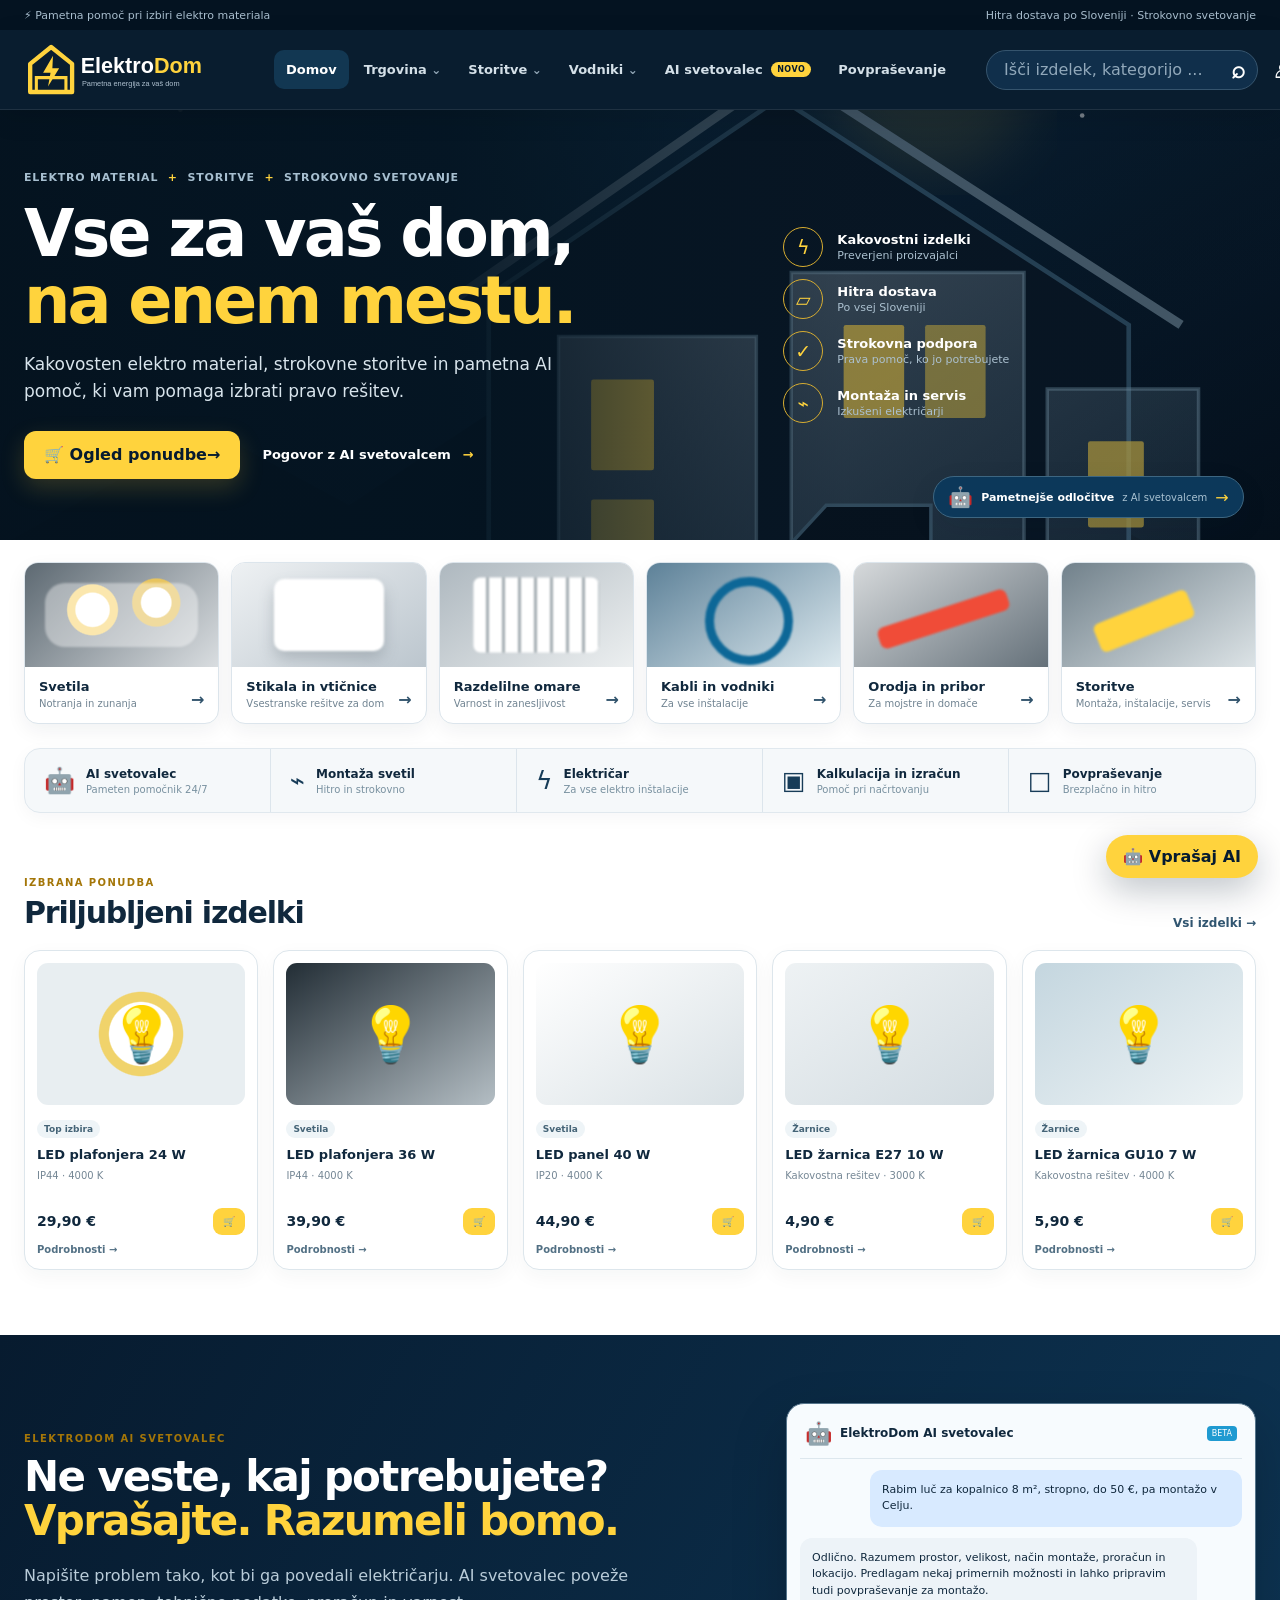
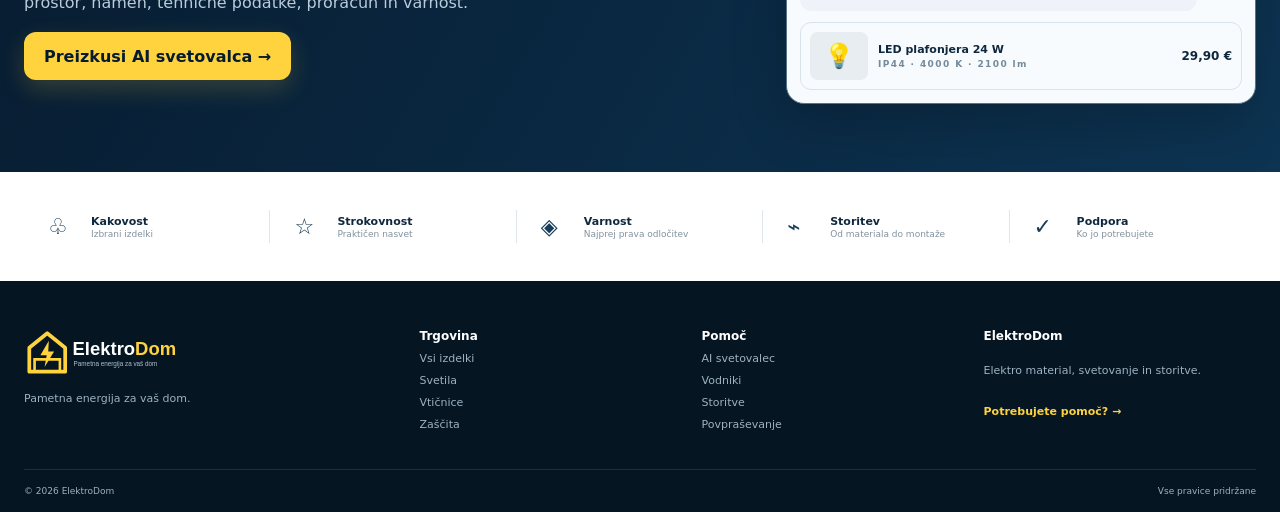
==== commit c0fb92da: "Add files via upload" ====
--- a/index.html
+++ b/index.html
@@ -1 +1,12 @@
-<!doctype html><html lang="sl"><head><meta charset="utf-8"><meta name="viewport" content="width=device-width,initial-scale=1"><title>ElektroDom — pametnejši elektro dom</title><meta name="description" content="Elektro material, električarske storitve in AI elektro svetovalec na enem mestu."><link rel="stylesheet" href="styles.css"></head><body><header class="nav"><a class="brand" href="index.html"><img src="logo.svg" alt="ElektroDom"></a><nav><a class="active" href="index.html">Domov</a><a href="trgovina.html">Trgovina</a><a href="storitve.html">Storitve</a><a href="vodniki.html">Vodniki</a><a href="svetovalec.html">AI svetovalec</a><a href="kontakt.html">Kontakt</a></nav><button class="cartbtn" id="cartButton">Košarica <b id="cartCount">0</b></button></header><main><section class="hero"><div><div class="eyebrow">ELEKTRO MATERIAL · STORITVE · AI</div><h1>Vaš elektro problem.<br><em>Naša naslednja rešitev.</em></h1><p>ElektroDom poveže trgovino, električarske storitve in AI svetovanje. Opišite situacijo po svoje — sistem najprej razume, nato svetuje.</p><div class="actions"><a class="btn primary" href="svetovalec.html">Pogovor z AI svetovalcem →</a><a class="btn ghost" href="trgovina.html">Ogled trgovine</a></div><div class="trust"><span>✓ Naravni jezik</span><span>✓ Pametna izbira</span><span>✓ Varnostna logika</span></div></div><div class="hero-card"><div class="live-dot"><i></i> ELEKTRODOM EXPERT</div><p>»Rabim stropno luč za kopalnico 8 m² do 50 € in montažo v Celju.«</p><div class="ai-answer"><b>AI razume</b><br>kopalnica · 8 m² · stropno · do 50 € · montaža · Celje</div><div class="hero-result"><span>Predlog</span><b>LED plafonjera 24 W</b><strong>29,90 €</strong></div><a href="svetovalec.html">Preizkusi enak primer →</a></div></section><section class="category-strip"><a href="trgovina.html"><span>💡</span>Svetila</a><a href="trgovina.html"><span>🔌</span>Vtičnice</a><a href="trgovina.html"><span>⚡</span>Zaščita</a><a href="trgovina.html"><span>🧵</span>Kabli</a><a href="storitve.html"><span>🛠️</span>Storitve</a><a href="svetovalec.html"><span>🤖</span>AI svetovalec</a></section><section class="stats"><div><b>01</b><span>Razume problem</span></div><div><b>02</b><span>Preveri ključne podatke</span></div><div><b>03</b><span>Predlaga rešitev</span></div><div><b>04</b><span>Po potrebi vključi električarja</span></div></section><section class="section"><div class="section-head"><div><div class="eyebrow">ZAKAJ ELEKTRODOM</div><h2>Trgovina, ki zna pomagati.</h2></div><a href="svetovalec.html">Odpri svetovalca →</a></div><div class="cards four"><article><span>🤖</span><h3>AI Expert</h3><p>Ne išče samo ključnih besed. Združi podatke iz vašega opisa in vodi pogovor.</p></article><article><span>🎯</span><h3>Prava izbira</h3><p>Pri izdelkih primerja prostor, namen, tehnične lastnosti in vaš proračun.</p></article><article><span>🛡️</span><h3>Varnost najprej</h3><p>Pri nevarnih simptomih jasno prepozna, kdaj je čas za strokovni pregled.</p></article><article><span>🛠️</span><h3>Od materiala do mojstra</h3><p>Ko je potrebno, iz izbire izdelka naredi konkretno povpraševanje.</p></article></div></section><section class="dark-section"><div><div class="eyebrow">ELEKTRODOM EXPERT V10</div><h2>AI, ki ne prodaja na pamet.</h2><p>Najprej problem. Nato vprašanje. Potem rešitev. Pri tehničnih temah je kontekst pogosto pomembnejši od samega izdelka.</p><a class="btn primary" href="svetovalec.html">Preizkusi AI →</a></div><div class="safety-list"><div>01 <b>Svetila</b><span>svetilnost · IP · barva · montaža</span></div><div>02 <b>Vtičnice in stikala</b><span>namen · prostor · vlaga · kompatibilnost</span></div><div>03 <b>Zaščita</b><span>varovalke · FID/RCD · kontekst tokokroga</span></div><div>04 <b>Napake</b><span>simptomi · varnost · naslednji korak</span></div></div></section></main><button class="ai-floating" onclick="location.href='svetovalec.html'">🤖 Vprašaj AI</button><footer><div><b>ElektroDom</b><p>Pametnejša pomoč za vaš dom.</p></div><div><a href="trgovina.html">Trgovina</a><a href="storitve.html">Storitve</a><a href="svetovalec.html">AI</a><a href="kontakt.html">Kontakt</a></div><small>V10 · testna produkcijska osnova</small></footer><div id="cartModal" class="modal hidden"><div class="modalbox"><button class="close" id="closeCart">×</button><h2>Košarica</h2><div id="cartItems"></div><div class="total">Skupaj <b id="cartTotal">0,00 €</b></div><a class="btn primary" href="kontakt.html">Nadaljuj s povpraševanjem</a></div></div><div id="toast" class="toast"></div><script type="module" src="app.js"></script></body></html>
+<!doctype html><html lang="sl"><head><meta charset="utf-8"><meta name="viewport" content="width=device-width,initial-scale=1"><title>ElektroDom | Elektro material, storitve in AI svetovalec</title><meta name="description" content="ElektroDom združuje elektro material, strokovne storitve in AI svetovanje na enem mestu."><link rel="icon" href="logo.svg"><link rel="stylesheet" href="styles.css"></head><body>
+<div class="topline"><div class="shell topinner"><span>⚡ Pametna pomoč pri izbiri elektro materiala</span><span>Hitra dostava po Sloveniji · Strokovno svetovanje</span></div></div>
+<header class="site-header"><div class="shell header-inner"><a class="brand" href="index.html"><img src="logo.svg" alt="ElektroDom"></a><nav class="mainnav"><a class="active" href="index.html">Domov</a><a href="trgovina.html">Trgovina <span>⌄</span></a><a href="storitve.html">Storitve <span>⌄</span></a><a href="vodniki.html">Vodniki <span>⌄</span></a><a class="ai-nav" href="svetovalec.html">AI svetovalec <b>NOVO</b></a><a href="kontakt.html">Povpraševanje</a></nav><div class="header-actions"><button class="search-mini" onclick="location.href='trgovina.html'"><span>Išči izdelek, kategorijo ...</span><strong>⌕</strong></button><button class="icon-btn" aria-label="Moj račun">♙</button><button class="icon-btn" aria-label="Priljubljeno">♡</button><button class="cart-icon" id="cartButton" aria-label="Košarica">🛒<b id="cartCount">0</b></button><button class="mobile-menu" id="mobileMenu" aria-label="Meni">☰</button></div></div></header>
+<main>
+<section class="hero-premium"><div class="hero-bg"></div><div class="shell hero-grid"><div class="hero-copy"><div class="crumb">ELEKTRO MATERIAL <i>+</i> STORITVE <i>+</i> STROKOVNO SVETOVANJE</div><h1>Vse za vaš dom,<br><em>na enem mestu.</em></h1><p>Kakovosten elektro material, strokovne storitve in pametna AI pomoč, ki vam pomaga izbrati pravo rešitev.</p><div class="hero-buttons"><a class="btn btn-yellow" href="trgovina.html">🛒 Ogled ponudbe <span>→</span></a><a class="text-btn" href="svetovalec.html">Pogovor z AI svetovalcem <span>→</span></a></div></div><div class="hero-benefits"><div><span>ϟ</span><p><b>Kakovostni izdelki</b><small>Preverjeni proizvajalci</small></p></div><div><span>▱</span><p><b>Hitra dostava</b><small>Po vsej Sloveniji</small></p></div><div><span>✓</span><p><b>Strokovna podpora</b><small>Prava pomoč, ko jo potrebujete</small></p></div><div><span>⌁</span><p><b>Montaža in servis</b><small>Izkušeni električarji</small></p></div></div><a class="hero-ai-chip" href="svetovalec.html"><span>🤖</span><b>Pametnejše odločitve</b><small>z AI svetovalcem</small><i>→</i></a></div></section>
+<section class="category-section shell"><a class="category-card" href="trgovina.html?cat=Svetila"><div class="cat-image cat-light"></div><div><b>Svetila</b><small>Notranja in zunanja</small><span>→</span></div></a><a class="category-card" href="trgovina.html?cat=Vtičnice"><div class="cat-image cat-socket"></div><div><b>Stikala in vtičnice</b><small>Vsestranske rešitve za dom</small><span>→</span></div></a><a class="category-card" href="trgovina.html?cat=Zaščita"><div class="cat-image cat-protect"></div><div><b>Razdelilne omare</b><small>Varnost in zanesljivost</small><span>→</span></div></a><a class="category-card" href="trgovina.html?cat=Kabli"><div class="cat-image cat-cable"></div><div><b>Kabli in vodniki</b><small>Za vse inštalacije</small><span>→</span></div></a><a class="category-card" href="trgovina.html"><div class="cat-image cat-tools"></div><div><b>Orodja in pribor</b><small>Za mojstre in domače</small><span>→</span></div></a><a class="category-card" href="storitve.html"><div class="cat-image cat-service"></div><div><b>Storitve</b><small>Montaža, inštalacije, servis</small><span>→</span></div></a></section>
+<section class="quickbar shell"><a href="svetovalec.html"><span>🤖</span><div><b>AI svetovalec</b><small>Pameten pomočnik 24/7</small></div></a><a href="storitve.html"><span>⌁</span><div><b>Montaža svetil</b><small>Hitro in strokovno</small></div></a><a href="storitve.html"><span>ϟ</span><div><b>Električar</b><small>Za vse elektro inštalacije</small></div></a><a href="kontakt.html"><span>▣</span><div><b>Kalkulacija in izračun</b><small>Pomoč pri načrtovanju</small></div></a><a href="kontakt.html"><span>□</span><div><b>Povpraševanje</b><small>Brezplačno in hitro</small></div></a></section>
+<section class="products-home shell"><div class="section-title"><div><small>IZBRANA PONUDBA</small><h2>Priljubljeni izdelki</h2></div><a href="trgovina.html">Vsi izdelki →</a></div><div id="homeProducts" class="product-row"></div></section>
+<section class="ai-banner"><div class="shell ai-banner-grid"><div><small>ELEKTRODOM AI SVETOVALEC</small><h2>Ne veste, kaj potrebujete?<br><em>Vprašajte. Razumeli bomo.</em></h2><p>Napišite problem tako, kot bi ga povedali električarju. AI svetovalec poveže prostor, namen, tehnične podatke, proračun in varnost.</p><a class="btn btn-yellow" href="svetovalec.html">Preizkusi AI svetovalca →</a></div><div class="ai-preview"><div class="ai-preview-head"><span>🤖</span><b>ElektroDom AI svetovalec</b><i>BETA</i></div><div class="preview-user">Rabim luč za kopalnico 8 m², stropno, do 50 €, pa montažo v Celju.</div><div class="preview-bot">Odlično. Razumem prostor, velikost, način montaže, proračun in lokacijo. Predlagam nekaj primernih možnosti in lahko pripravim tudi povpraševanje za montažo.</div><div class="preview-product"><span>💡</span><div><b>LED plafonjera 24 W</b><small>IP44 · 4000 K · 2100 lm</small></div><strong>29,90 €</strong></div></div></div></section>
+<section class="trust-section shell"><div class="trust-item"><span>♧</span><b>Kakovost</b><small>Izbrani izdelki</small></div><div class="trust-item"><span>☆</span><b>Strokovnost</b><small>Praktičen nasvet</small></div><div class="trust-item"><span>◈</span><b>Varnost</b><small>Najprej prava odločitev</small></div><div class="trust-item"><span>⌁</span><b>Storitev</b><small>Od materiala do montaže</small></div><div class="trust-item"><span>✓</span><b>Podpora</b><small>Ko jo potrebujete</small></div></section>
+</main><button class="floating-ai" onclick="location.href='svetovalec.html'"><span>🤖</span> Vprašaj AI</button><footer class="footer"><div class="shell footer-grid"><div><img src="logo.svg" alt="ElektroDom" class="footer-logo"><p>Pametna energija za vaš dom.</p></div><div><b>Trgovina</b><a href="trgovina.html">Vsi izdelki</a><a href="trgovina.html?cat=Svetila">Svetila</a><a href="trgovina.html?cat=Vtičnice">Vtičnice</a><a href="trgovina.html?cat=Zaščita">Zaščita</a></div><div><b>Pomoč</b><a href="svetovalec.html">AI svetovalec</a><a href="vodniki.html">Vodniki</a><a href="storitve.html">Storitve</a><a href="kontakt.html">Povpraševanje</a></div><div><b>ElektroDom</b><p>Elektro material, svetovanje in storitve.</p><a href="kontakt.html" class="footer-cta">Potrebujete pomoč? →</a></div></div><div class="shell footer-bottom"><span>© 2026 ElektroDom</span><span>Vse pravice pridržane</span></div></footer>
+<div id="productModal" class="modal hidden"><div class="modalbox product-modal"><button class="close" id="closeProductModal">×</button><div id="productModalBody"></div></div></div><div id="cartModal" class="modal hidden"><div class="modalbox cartbox"><button class="close" id="closeCart">×</button><div class="modal-kicker">VAŠ NAKUP</div><h2>Košarica</h2><div id="cartItems"></div><div class="total"><span>Skupaj</span><b id="cartTotal">0,00 €</b></div><a class="btn btn-yellow full" href="kontakt.html">Nadaljuj s povpraševanjem →</a></div></div><div id="toast" class="toast"></div><script type="module" src="app.js"></script></body></html>
--- a/styles.css
+++ b/styles.css
@@ -1 +1,5 @@
-:root{--navy:#071a2d;--navy2:#0e2b47;--ink:#102236;--muted:#6b7b8c;--line:#dfe7ee;--soft:#f4f7fa;--yellow:#ffd23f;--yellow2:#ffb800;--white:#fff;--shadow:0 18px 55px rgba(7,26,45,.10);--radius:22px}*{box-sizing:border-box}html{scroll-behavior:smooth}body{margin:0;font-family:Inter,ui-sans-serif,system-ui,-apple-system,Segoe UI,Roboto,Arial,sans-serif;color:var(--ink);background:#fff}a{text-decoration:none;color:inherit}button,input,textarea,select{font:inherit}.nav{height:76px;background:rgba(7,26,45,.97);display:flex;align-items:center;gap:28px;padding:0 max(24px,calc((100% - 1280px)/2));position:sticky;top:0;z-index:40;box-shadow:0 8px 25px rgba(0,0,0,.10)}.brand img{width:168px;display:block}.nav nav{display:flex;gap:5px;align-items:center;margin-left:auto}.nav nav a{color:#b9c8d6;padding:11px 13px;border-radius:10px;font-size:14px;font-weight:700}.nav nav a:hover,.nav nav a.active{color:#fff;background:#123653}.cartbtn{border:1px solid #35516a;background:#102e49;color:#fff;border-radius:11px;padding:10px 14px;font-weight:800;cursor:pointer}.cartbtn b{background:var(--yellow);color:var(--navy);border-radius:999px;padding:2px 7px;margin-left:5px}.hero{max-width:1280px;margin:auto;padding:90px 24px 70px;display:grid;grid-template-columns:1.15fr .85fr;gap:70px;align-items:center;background:radial-gradient(circle at 82% 30%,#fff6ca 0,transparent 26%)}.hero h1,.page h1{font-size:clamp(44px,6vw,78px);line-height:.98;letter-spacing:-3px;margin:15px 0 24px}.hero h1 em,.page h1 em{font-style:normal;color:#c98d00}.hero p{font-size:20px;line-height:1.65;color:var(--muted);max-width:720px}.eyebrow{font-size:12px;letter-spacing:1.7px;font-weight:900;color:#a46c00}.actions{display:flex;gap:12px;margin:30px 0 20px;flex-wrap:wrap}.btn{display:inline-flex;align-items:center;justify-content:center;padding:14px 18px;border-radius:12px;font-weight:900}.btn.primary{background:var(--yellow);color:var(--navy);box-shadow:0 8px 25px rgba(255,210,63,.24)}.btn.ghost{border:1px solid var(--line);background:#fff}.trust{display:flex;gap:18px;color:#6d7f90;font-size:13px;font-weight:800;flex-wrap:wrap}.hero-card{background:var(--navy);color:#fff;border-radius:28px;padding:30px;box-shadow:var(--shadow);transform:rotate(1deg)}.live-dot{font-size:11px;letter-spacing:1.5px;font-weight:900;color:#9fb1c2}.live-dot i,.online i{display:inline-block;width:7px;height:7px;border-radius:50%;background:#7fe29b;margin-right:6px}.hero-card>p{font-size:20px;line-height:1.5;color:#fff;margin:28px 0}.ai-answer{background:#102e49;border:1px solid #234967;border-radius:15px;padding:17px;line-height:1.6;color:#d8e3eb}.ai-answer b{color:var(--yellow)}.hero-result{display:flex;gap:12px;align-items:center;margin-top:12px;padding:15px;background:#fff;color:var(--ink);border-radius:14px}.hero-result span{font-size:11px;color:#8a6b12;font-weight:900}.hero-result strong{margin-left:auto}.hero-card>a{display:block;margin-top:20px;color:var(--yellow);font-weight:900}.category-strip{max-width:1280px;margin:auto;padding:0 24px 50px;display:grid;grid-template-columns:repeat(6,1fr);gap:12px}.category-strip a{background:#fff;border:1px solid var(--line);border-radius:17px;padding:18px;font-weight:900;box-shadow:0 7px 25px rgba(7,26,45,.04)}.category-strip a:hover{transform:translateY(-2px);box-shadow:var(--shadow)}.category-strip span{display:block;font-size:26px;margin-bottom:8px}.stats{background:var(--soft);border-top:1px solid var(--line);border-bottom:1px solid var(--line);display:grid;grid-template-columns:repeat(4,1fr);padding:0 max(24px,calc((100% - 1280px)/2))}.stats div{padding:30px 24px;border-right:1px solid var(--line)}.stats div:last-child{border:0}.stats b{font-size:13px;color:#a46c00;display:block}.stats span{font-weight:900;font-size:15px}.section{max-width:1280px;margin:auto;padding:90px 24px}.section-head{display:flex;justify-content:space-between;align-items:end;margin-bottom:28px}.section-head h2,.dark-section h2,.leadbox h2{font-size:40px;letter-spacing:-1.5px;margin:7px 0}.section-head>a{font-weight:900;color:#9b6900}.cards{display:grid;gap:18px}.cards.four{grid-template-columns:repeat(4,1fr)}.cards article{border:1px solid var(--line);border-radius:20px;padding:25px;background:#fff}.cards article>span{font-size:25px}.cards h3{margin-bottom:7px}.cards p,.expert-grid p{color:var(--muted);line-height:1.6}.dark-section{background:var(--navy);color:#fff;padding:90px max(24px,calc((100% - 1280px)/2));display:grid;grid-template-columns:1fr 1fr;gap:70px}.dark-section p{color:#b7c6d2;line-height:1.75;font-size:17px}.safety-list{border:1px solid #294963;border-radius:20px;overflow:hidden}.safety-list div{padding:19px;border-bottom:1px solid #294963;display:grid;grid-template-columns:40px 1fr;gap:8px}.safety-list div:last-child{border:0}.safety-list div>b{font-size:17px}.safety-list div>span{grid-column:2;color:#9fb2c1;font-size:13px}.ai-floating{position:fixed;right:22px;bottom:22px;z-index:35;background:var(--yellow);color:var(--navy);border:0;border-radius:999px;padding:14px 19px;font-weight:900;box-shadow:0 12px 35px rgba(7,26,45,.22);cursor:pointer}footer{background:#051522;color:#b5c4cf;padding:42px max(24px,calc((100% - 1280px)/2));display:grid;grid-template-columns:1fr 1fr auto;gap:30px;align-items:end}footer b{color:#fff;font-size:20px}footer p{margin:8px 0}footer div:nth-child(2){display:flex;gap:20px}footer a:hover{color:#fff}.page{max-width:1280px;margin:auto;padding:70px 24px}.page .lead{max-width:850px;font-size:18px;line-height:1.7;color:var(--muted)}.advisor-hero{display:grid;grid-template-columns:1fr 280px;gap:35px;align-items:end;margin-bottom:45px}.expert-pills{display:flex;gap:10px;flex-wrap:wrap;margin-top:22px}.expert-pills span{background:var(--soft);border:1px solid var(--line);border-radius:999px;padding:8px 12px;font-size:12px;font-weight:800}.expert-score{background:var(--navy);color:#fff;border-radius:24px;padding:28px;text-align:center;box-shadow:var(--shadow)}.expert-score span{font-size:10px;letter-spacing:2px;color:#a9b9c6}.expert-score strong{display:block;font-size:52px;color:var(--yellow);line-height:1.05;margin:8px 0}.expert-score small{color:#a9b9c6}.assistant-wrap{display:grid;grid-template-columns:1fr 350px;gap:20px}.chatbox{background:#fff;border:1px solid var(--line);border-radius:25px;overflow:hidden;box-shadow:var(--shadow)}.chat-head{background:linear-gradient(125deg,var(--navy),#123957);color:#fff;padding:18px 20px;display:flex;align-items:center;gap:12px}.chat-head b{display:block}.chat-head span{font-size:12px;color:#a9bac8}.ai-avatar{width:40px;height:40px;border-radius:13px;background:var(--yellow);color:var(--navy);display:grid;place-items:center;font-size:20px}.online{margin-left:auto;font-size:11px;color:#b8c9d5}.chat-messages{height:490px;overflow:auto;padding:20px;background:#f7f9fb}.msg{max-width:86%;padding:13px 15px;border-radius:17px;margin:10px 0;line-height:1.55}.msg.bot{background:#fff;border:1px solid var(--line)}.msg.user{background:var(--navy);color:#fff;margin-left:auto}.msg-meta{display:block;margin-top:8px;color:#8a99a6;font-size:10px}.chat-input{display:flex;gap:9px;padding:13px;border-top:1px solid var(--line)}.chat-input input{flex:1;border:1px solid var(--line);border-radius:13px;padding:13px;outline:none}.chat-input input:focus{border-color:#a5b8c8}.chat-input button{width:48px;border:0;border-radius:13px;background:var(--yellow);color:var(--navy);font-size:22px;font-weight:900;cursor:pointer}.typing{padding:0 20px 10px;color:#7e8e9c;font-size:12px}.typing i{display:inline-block;width:5px;height:5px;border-radius:50%;background:#7e8e9c;margin-right:3px;animation:blink 1s infinite}.typing i:nth-child(2){animation-delay:.15s}.typing i:nth-child(3){animation-delay:.3s}@keyframes blink{50%{opacity:.25}}.sidebox{background:var(--navy);color:#fff;border-radius:25px;padding:20px;height:max-content}.side-title{padding:5px 4px 12px}.side-title span{font-size:10px;letter-spacing:1.5px;color:#9bb0bf}.side-title b{display:block;font-size:21px;margin-top:5px}.sidebox button.example-btn{width:100%;display:grid;grid-template-columns:35px 1fr 15px;gap:10px;align-items:center;text-align:left;border:1px solid #294963;background:#102e49;color:#fff;border-radius:14px;padding:13px;margin:9px 0;cursor:pointer}.example-btn span{font-size:20px}.example-btn b{display:block}.example-btn small{display:block;color:#91a7b7;margin-top:3px}.example-btn.danger{border-color:#705a40}.sidebox .reset{width:100%;margin-top:8px;border:0;background:transparent;color:#b5c6d2;padding:10px;cursor:pointer}.state{font-size:10px;color:#7f96a7;line-height:1.5;margin-top:10px}.recommendations{padding:0 20px 20px}.rec-head{display:flex;justify-content:space-between;align-items:end;margin-bottom:10px}.rec-head b{display:block}.rec-head span{font-size:11px;color:#8797a5}.rec-head>span{align-self:center}.rec-card{display:grid;grid-template-columns:75px 1fr;gap:14px;border:1px solid var(--line);border-radius:17px;padding:12px;margin-top:9px;background:#fff}.rec-art{background:linear-gradient(135deg,#eef3f7,#fff);border-radius:12px;display:grid;place-items:center;font-size:30px;min-height:115px}.rec-top{display:flex;justify-content:space-between;gap:12px}.rec-top strong{white-space:nowrap}.rec-body h3{margin:5px 0;font-size:16px}.rec-body p{margin:0;color:var(--muted);font-size:12px;line-height:1.5}.tag{font-size:10px;text-transform:uppercase;letter-spacing:.6px;color:#a06d00;font-weight:900}.chips{display:flex;gap:5px;flex-wrap:wrap;margin-top:9px}.chips span{font-size:10px;background:#edf2f6;padding:4px 7px;border-radius:7px;color:#5f7282}.rec-actions{display:flex;gap:8px;align-items:center;margin-top:10px}.dark-btn{border:0;background:var(--navy);color:#fff;border-radius:10px;padding:10px 13px;font-weight:900;cursor:pointer}.link-btn,.product-link{border:0;background:transparent;color:#8e6200;font-size:11px;font-weight:900;cursor:pointer}.leadbox{margin-top:22px;border:1px solid var(--line);border-radius:24px;padding:30px;background:linear-gradient(135deg,#fbfcfd,#f2f6f9);display:grid;grid-template-columns:.8fr 1.2fr;gap:35px}.leadbox h2{font-size:31px}.leadbox form{display:grid;gap:12px}.leadbox label{font-size:11px;font-weight:900;color:#536778}.leadbox input,.leadbox textarea{display:block;width:100%;margin-top:6px;border:1px solid var(--line);border-radius:11px;padding:12px;background:#fff}.lead-grid{display:grid;grid-template-columns:1fr 1fr;gap:12px}.lead-submit{display:flex;justify-content:space-between;align-items:center;gap:12px}.lead-submit span{font-size:11px;color:#80909d}.leadbox #leadResult{background:#eaf7ef;border:1px solid #c4e5cf;border-radius:10px;padding:12px;color:#1c6b35}.expert-grid{display:grid;grid-template-columns:repeat(4,1fr);gap:12px;margin-top:22px}.expert-grid article{padding:22px;border:1px solid var(--line);border-radius:18px}.expert-grid span{font-size:11px;color:#a06d00;font-weight:900}.expert-grid b{display:block;margin:9px 0}.catalog-hero{display:flex;justify-content:space-between;align-items:end;gap:30px}.catalog-tools{display:flex;gap:10px;margin:35px 0}.catalog-tools input,.catalog-tools select{width:100%;border:1px solid var(--line);border-radius:12px;padding:13px;background:#fff}.catalog-tools select{max-width:250px}.product-grid{display:grid;grid-template-columns:repeat(4,1fr);gap:18px}.product{background:#fff;border:1px solid var(--line);border-radius:18px;padding:16px;box-shadow:0 6px 25px rgba(7,26,45,.04)}.product-icon{height:150px;border-radius:14px;background:linear-gradient(135deg,#edf3f8,#f9fbfd);display:grid;place-items:center;font-size:52px}.product h3{margin:5px 0}.product p{font-size:13px;color:var(--muted);min-height:65px;line-height:1.5}.product-bottom{display:flex;justify-content:space-between;align-items:center;margin-top:12px}.product-bottom button{border:0;background:var(--navy);color:#fff;border-radius:9px;padding:9px 12px;font-weight:800;cursor:pointer}.product-link{display:block;padding:9px 0 0}.modal{position:fixed;inset:0;background:rgba(3,15,25,.60);display:grid;place-items:center;z-index:80;padding:20px}.modal.hidden,.hidden{display:none!important}.modalbox{position:relative;background:#fff;border-radius:22px;padding:28px;width:min(560px,100%);max-height:90vh;overflow:auto;box-shadow:0 30px 90px rgba(0,0,0,.25)}.close{position:absolute;right:15px;top:12px;border:0;background:#eef2f5;border-radius:999px;width:34px;height:34px;font-size:22px;cursor:pointer}.cart-row{display:grid;grid-template-columns:1fr auto 30px;gap:10px;padding:12px 0;border-bottom:1px solid var(--line);align-items:center}.cart-row button{border:0;background:transparent;font-size:20px;cursor:pointer}.total{display:flex;justify-content:space-between;padding:18px 0;font-size:18px}.product-modal{width:min(760px,100%)}.detail-icon{height:170px;border-radius:18px;background:linear-gradient(135deg,#edf3f8,#fff);display:grid;place-items:center;font-size:60px}.detail-copy{padding-top:20px}.detail-copy h3{margin-bottom:5px}.detail-copy p{color:var(--muted);line-height:1.65}.toast{position:fixed;right:20px;bottom:80px;background:var(--navy);color:#fff;padding:12px 15px;border-radius:11px;opacity:0;transform:translateY(10px);pointer-events:none;transition:.2s;z-index:90}.toast.show{opacity:1;transform:none}.debug{margin-top:20px;background:#071a2d;color:#cfe0eb;padding:15px;border-radius:15px;font-size:11px}.debug.hidden{display:none}@media(max-width:1050px){.nav nav{display:none}.hero,.dark-section,.assistant-wrap,.leadbox{grid-template-columns:1fr}.category-strip{grid-template-columns:repeat(3,1fr)}.cards.four,.expert-grid{grid-template-columns:repeat(2,1fr)}.product-grid{grid-template-columns:repeat(2,1fr)}.advisor-hero{grid-template-columns:1fr}.expert-score{max-width:280px}.stats{grid-template-columns:repeat(2,1fr)}footer{grid-template-columns:1fr 1fr}}@media(max-width:620px){.nav{padding:0 14px}.brand img{width:145px}.cartbtn{margin-left:auto}.hero{padding-top:55px}.hero h1,.page h1{font-size:46px;letter-spacing:-2px}.hero p{font-size:17px}.category-strip,.product-grid,.cards.four,.expert-grid,.stats{grid-template-columns:1fr}.catalog-hero{display:block}.catalog-hero .btn{margin-top:20px}.catalog-tools{display:grid}.catalog-tools select{max-width:none}.chat-messages{height:430px}.rec-card{grid-template-columns:1fr}.rec-art{min-height:75px}.lead-grid{grid-template-columns:1fr}.lead-submit{display:block}.lead-submit .dark-btn{margin-top:12px;width:100%}footer{grid-template-columns:1fr}footer div:nth-child(2){flex-wrap:wrap}.ai-floating{right:14px;bottom:14px}.sidebox{order:-1}}
+:root{--navy:#061b30;--navy2:#0b2c49;--navy3:#123b5e;--yellow:#ffd33d;--yellow2:#ffbd13;--ink:#10283d;--muted:#6d8090;--line:#dbe5ed;--soft:#f4f7fa;--white:#fff;--green:#20b56b;--danger:#e85b55;--shadow:0 18px 50px rgba(7,28,47,.12);--shadow2:0 10px 30px rgba(7,28,47,.08);--r:18px;--shell:1320px}*{box-sizing:border-box}html{scroll-behavior:smooth}body{margin:0;color:var(--ink);font-family:Inter,ui-sans-serif,system-ui,-apple-system,BlinkMacSystemFont,"Segoe UI",Roboto,Arial,sans-serif;background:#fff}a{text-decoration:none;color:inherit}button,input,textarea,select{font:inherit}.shell{width:min(var(--shell),calc(100% - 48px));margin:auto}.topline{background:#041321;color:#a8bdcd;font-size:11px}.topinner{display:flex;justify-content:space-between;min-height:30px;align-items:center}.site-header{height:80px;background:rgba(5,25,43,.98);color:#fff;position:sticky;top:0;z-index:50;border-bottom:1px solid rgba(255,255,255,.09);box-shadow:0 8px 25px rgba(0,0,0,.1)}.header-inner{height:100%;display:flex;align-items:center;gap:28px}.brand{display:flex;align-items:center;flex:none}.brand img{width:222px;height:auto;display:block}.mainnav{display:flex;align-items:center;gap:3px;margin-left:auto}.mainnav>a{color:#d4e0e8;font-size:13px;font-weight:750;padding:12px 12px;border-radius:10px;white-space:nowrap}.mainnav>a:hover,.mainnav>a.active{background:#123752;color:#fff}.mainnav span{color:#94a9b9;font-size:12px}.ai-nav{position:relative}.ai-nav b{font-size:8px;letter-spacing:.5px;background:var(--yellow);color:var(--navy);border-radius:999px;padding:3px 6px;margin-left:4px;vertical-align:2px}.header-actions{display:flex;align-items:center;gap:7px}.search-mini{height:40px;width:272px;border:1px solid #35546d;border-radius:999px;background:#102f4b;color:#91a8ba;padding:0 12px 0 17px;display:flex;align-items:center;justify-content:space-between;cursor:pointer}.search-mini strong{font-size:24px;line-height:1;color:#fff}.icon-btn,.cart-icon,.mobile-menu{background:none;border:0;color:#fff;cursor:pointer;font-size:24px;position:relative;padding:7px}.cart-icon b{position:absolute;right:-2px;top:-1px;background:var(--yellow);color:var(--navy);font-size:10px;min-width:18px;height:18px;border-radius:50%;display:grid;place-items:center}.mobile-menu{display:none}.hero-premium{position:relative;min-height:430px;background:var(--navy);overflow:hidden;color:#fff}.hero-bg{position:absolute;inset:0;background-image:linear-gradient(90deg,rgba(3,18,31,.97) 0%,rgba(3,20,34,.91) 35%,rgba(4,21,36,.35) 66%,rgba(4,18,31,.3) 100%),url('hero-house.svg');background-size:cover;background-position:center;filter:saturate(.92)}.hero-grid{position:relative;min-height:430px;display:grid;grid-template-columns:1.05fr .72fr;align-items:center;gap:70px;padding:52px 0}.hero-copy{max-width:650px}.crumb{font-size:11px;letter-spacing:.8px;color:#a7bfd0;font-weight:800;margin-bottom:16px}.crumb i{font-style:normal;color:var(--yellow);margin:0 5px}.hero-copy h1{font-size:clamp(42px,5.1vw,69px);line-height:1.02;letter-spacing:-3px;margin:0 0 18px}.hero-copy h1 em{font-style:normal;color:var(--yellow)}.hero-copy>p{max-width:590px;color:#d8e4ec;font-size:17px;line-height:1.55;margin:0}.hero-buttons{display:flex;align-items:center;gap:22px;margin-top:27px}.btn{display:inline-flex;align-items:center;justify-content:center;border:0;cursor:pointer;font-weight:850;border-radius:12px;min-height:48px;padding:0 20px}.btn-yellow{background:var(--yellow);color:var(--navy);box-shadow:0 9px 25px rgba(255,211,61,.18)}.btn-yellow:hover{background:#ffe071;transform:translateY(-1px)}.btn.full{width:100%}.text-btn{font-size:13px;font-weight:800;color:#fff}.text-btn span{color:var(--yellow);margin-left:7px}.hero-benefits{display:grid;gap:12px;align-self:center}.hero-benefits>div{display:flex;align-items:center;gap:14px}.hero-benefits>div>span{width:40px;height:40px;border:1px solid #d7ad31;border-radius:50%;display:grid;place-items:center;color:var(--yellow);font-size:19px}.hero-benefits p{margin:0;display:grid;gap:2px}.hero-benefits b{font-size:13px}.hero-benefits small{font-size:11px;color:#abc0cf}.hero-ai-chip{position:absolute;right:1%;bottom:22px;background:#0c385a;color:#fff;border:1px solid #3d6681;border-radius:999px;padding:8px 14px;display:flex;align-items:center;gap:8px;box-shadow:var(--shadow2)}.hero-ai-chip span{font-size:20px}.hero-ai-chip b{font-size:11px}.hero-ai-chip small{font-size:10px;color:#a9c2d2}.hero-ai-chip i{font-style:normal;color:var(--yellow);font-size:16px}.category-section{display:grid;grid-template-columns:repeat(6,1fr);gap:12px;padding-top:22px;padding-bottom:24px}.category-card{background:#fff;border:1px solid #dce5ec;border-radius:14px;overflow:hidden;box-shadow:0 7px 20px rgba(10,35,55,.06);transition:.2s}.category-card:hover{transform:translateY(-3px);box-shadow:var(--shadow)}.cat-image{height:104px;position:relative;overflow:hidden;background:linear-gradient(135deg,#eef3f6,#cdd9e1)}.cat-image:after{content:"";position:absolute;inset:20px;background:rgba(255,255,255,.4);border-radius:20px;filter:blur(1px)}.cat-light{background:radial-gradient(circle at 35% 45%,#fff 0 12%,#f8d879 13% 18%,transparent 19%),radial-gradient(circle at 68% 38%,#fff 0 10%,#e7c45f 11% 16%,transparent 17%),linear-gradient(135deg,#5d6972,#d9dde0)}.cat-socket{background:linear-gradient(145deg,#eef1f3,#bcc6ce)}.cat-socket:after{width:110px;height:72px;left:50%;top:50%;transform:translate(-50%,-50%);border-radius:10px;background:#fff;box-shadow:0 8px 15px #65727c55}.cat-protect{background:linear-gradient(145deg,#aeb8bf,#eceff0)}.cat-protect:after{left:50%;top:50%;transform:translate(-50%,-50%);width:125px;height:75px;background:repeating-linear-gradient(90deg,#fff 0 12px,#a4adb2 13px 16px);border-radius:7px}.cat-cable{background:linear-gradient(145deg,#5d8198,#dbe8ee)}.cat-cable:after{border:9px solid #0d6797;border-radius:50%;width:70px;height:70px;left:30%;top:14px;background:none}.cat-tools{background:linear-gradient(145deg,#d6d9db,#65717a)}.cat-tools:after{width:135px;height:22px;left:22px;top:45px;background:#f04c38;border-radius:7px;transform:rotate(-18deg)}.cat-service{background:linear-gradient(145deg,#71818b,#dce3e6)}.cat-service:after{width:100px;height:30px;left:32px;top:43px;background:#ffd33d;border-radius:6px;transform:rotate(-22deg)}.category-card>div:last-child{padding:12px 14px 14px;position:relative}.category-card b{display:block;font-size:13px}.category-card small{display:block;color:#718492;font-size:10px;margin-top:4px}.category-card span{position:absolute;right:14px;bottom:14px;color:#31536c;font-weight:900}.quickbar{background:#f5f8fa;border:1px solid #e0e8ee;border-radius:16px;display:grid;grid-template-columns:repeat(5,1fr);margin-bottom:58px;box-shadow:0 5px 18px rgba(9,35,55,.04)}.quickbar a{display:flex;align-items:center;gap:11px;padding:17px 19px;border-right:1px solid #dce5ec}.quickbar a:last-child{border:0}.quickbar span{font-size:25px;color:#173c58}.quickbar b,.quickbar small{display:block}.quickbar b{font-size:12px}.quickbar small{font-size:10px;color:#78909f;margin-top:3px}.products-home{padding-bottom:65px}.section-title{display:flex;justify-content:space-between;align-items:end;margin-bottom:20px}.section-title small,.ai-banner small,.modal-kicker{font-size:10px;letter-spacing:1.4px;font-weight:900;color:#a47608}.section-title h2{font-size:30px;letter-spacing:-1.2px;margin:5px 0 0}.section-title>a{font-size:12px;font-weight:850;color:#315671}.product-row{display:grid;grid-template-columns:repeat(5,1fr);gap:15px}.product{position:relative;background:#fff;border:1px solid #dde6ec;border-radius:16px;padding:12px;box-shadow:0 6px 20px rgba(9,35,55,.045);transition:.2s}.product:hover{transform:translateY(-3px);box-shadow:var(--shadow)}.product-icon{height:142px;border-radius:11px;background:linear-gradient(145deg,#f3f6f8,#dfe8ed);display:grid;place-items:center;font-size:54px;margin-bottom:12px}.product:nth-child(1) .product-icon{background:radial-gradient(circle,#fff 0 25%,#f0d36b 26% 33%,#e8eef1 34%)}.product:nth-child(2) .product-icon{background:linear-gradient(145deg,#222d35,#b4bec4)}.product:nth-child(3) .product-icon{background:linear-gradient(145deg,#fff,#d9e1e5)}.product:nth-child(4) .product-icon{background:linear-gradient(145deg,#eef2f4,#d3dce1)}.product:nth-child(5) .product-icon{background:linear-gradient(145deg,#c4d6df,#edf3f5)}.tag{display:inline-flex;background:#eef4f7;color:#456477;border-radius:999px;padding:4px 7px;font-size:9px;font-weight:850}.product h3{font-size:13px;margin:9px 0 5px;line-height:1.3}.product p{font-size:10px;color:#758795;line-height:1.4;min-height:28px;margin:0 0 8px}.chips{display:flex;gap:5px;flex-wrap:wrap}.chips span{font-size:9px;border:1px solid #dce6ec;color:#5d7483;border-radius:999px;padding:3px 6px}.product-bottom{display:flex;align-items:center;justify-content:space-between;margin-top:11px}.product-bottom strong{font-size:14px}.product-bottom button{border:0;background:var(--yellow);color:var(--navy);border-radius:9px;padding:8px 10px;font-weight:850;font-size:10px;cursor:pointer}.product-link{border:0;background:none;color:#527084;font-size:10px;font-weight:800;padding:9px 0 0;cursor:pointer}.ai-banner{background:linear-gradient(120deg,#071b2f,#0d3453);color:#fff;padding:68px 0;overflow:hidden}.ai-banner-grid{display:grid;grid-template-columns:1fr 470px;gap:80px;align-items:center}.ai-banner h2{font-size:42px;line-height:1.06;letter-spacing:-1.7px;margin:9px 0 18px}.ai-banner h2 em{font-style:normal;color:var(--yellow)}.ai-banner p{max-width:620px;color:#b9ccd9;line-height:1.7}.ai-preview{background:#f7fbfe;border:1px solid #55748b;border-radius:18px;padding:13px;color:var(--ink);box-shadow:0 22px 55px rgba(0,0,0,.2)}.ai-preview-head{display:flex;align-items:center;gap:8px;padding:4px 5px 12px;border-bottom:1px solid #dde7ee}.ai-preview-head span{font-size:22px}.ai-preview-head b{font-size:12px}.ai-preview-head i{font-style:normal;font-size:8px;background:#1f9ad1;color:#fff;padding:3px 5px;border-radius:4px;margin-left:auto}.preview-user,.preview-bot{padding:12px;border-radius:12px;font-size:11px;line-height:1.5;margin-top:11px}.preview-user{background:#d8eaff;margin-left:70px}.preview-bot{background:#edf3f8;margin-right:45px}.preview-product{margin-top:11px;border:1px solid #d8e4ec;border-radius:11px;padding:9px;display:flex;align-items:center;gap:10px}.preview-product>span{width:58px;height:48px;border-radius:8px;background:#e7edf0;display:grid;place-items:center;font-size:24px}.preview-product div{flex:1}.preview-product b,.preview-product small{display:block}.preview-product b{font-size:11px}.preview-product small{font-size:9px;color:#758a99;margin-top:3px}.preview-product strong{font-size:12px}.trust-section{display:grid;grid-template-columns:repeat(5,1fr);padding-top:38px;padding-bottom:38px}.trust-item{display:grid;grid-template-columns:35px 1fr;column-gap:8px;align-items:center;border-right:1px solid #e0e7ec;padding:4px 24px}.trust-item:last-child{border:0}.trust-item span{grid-row:span 2;font-size:22px;color:#163c59}.trust-item b{font-size:11px}.trust-item small{font-size:9px;color:#82929d}.floating-ai{position:fixed;right:22px;bottom:22px;z-index:40;background:var(--yellow);border:0;color:var(--navy);padding:12px 17px;border-radius:999px;font-weight:900;box-shadow:0 12px 35px rgba(4,25,43,.25);cursor:pointer}.footer{background:#051522;color:#9eb2c1}.footer-grid{display:grid;grid-template-columns:1.5fr 1fr 1fr 1.2fr;gap:55px;padding-top:48px;padding-bottom:38px}.footer-logo{width:190px}.footer-grid p{font-size:11px;line-height:1.5}.footer-grid>div:not(:first-child){display:flex;flex-direction:column;gap:9px}.footer-grid b{color:#fff;font-size:12px}.footer-grid a{font-size:11px}.footer-grid a:hover{color:var(--yellow)}.footer-cta{color:var(--yellow)!important;font-weight:850;margin-top:5px}.footer-bottom{border-top:1px solid #183145;padding:16px 0;display:flex;justify-content:space-between;font-size:9px}.cards{display:grid;gap:16px}.cards.four{grid-template-columns:repeat(4,1fr)}.cards article{border:1px solid var(--line);border-radius:16px;padding:24px;background:#fff;box-shadow:0 6px 20px rgba(9,35,55,.045)}.cards article>span{font-size:25px}.cards h3{font-size:16px;margin:12px 0 7px}.cards p{font-size:11px;line-height:1.6;color:var(--muted);min-height:66px}.leadbox form{margin-top:18px}.leadbox form>label{display:block;margin-top:12px}.leadbox form>label textarea{min-height:110px}.leadbox form>label input,.leadbox form>label textarea{background:#fff}.leadbox form [id$="Result"]{margin-top:14px;border-radius:9px;padding:11px;background:#e9f8f0;color:#11663d;font-size:10px}
+.page-wrap{padding:48px 0 75px}.page-hero{display:flex;justify-content:space-between;gap:40px;align-items:end;margin-bottom:30px}.page-hero h1{font-size:50px;letter-spacing:-2px;margin:7px 0 12px}.lead{color:var(--muted);line-height:1.65;max-width:700px}.catalog-tools{display:flex;gap:10px;margin-bottom:22px}.catalog-tools input,.catalog-tools select,.filter-chip{height:45px;border:1px solid #d5e1e8;background:#fff;border-radius:10px;padding:0 13px;color:var(--ink);outline:none}.catalog-tools input{flex:1}.catalog-tools input:focus,.catalog-tools select:focus{border-color:#7899ad;box-shadow:0 0 0 3px #dcebf4}.shop-layout{display:grid;grid-template-columns:220px 1fr;gap:25px}.filters{border:1px solid var(--line);border-radius:15px;padding:17px;height:max-content;position:sticky;top:105px}.filters b{font-size:12px}.filters button{display:block;width:100%;text-align:left;background:none;border:0;border-bottom:1px solid #edf1f4;padding:11px 4px;font-size:11px;color:#617685;cursor:pointer}.filters button.active{color:#102f49;font-weight:900}.product-grid{display:grid;grid-template-columns:repeat(3,1fr);gap:16px}.product-grid .product-icon{height:180px}.advisor-hero{background:linear-gradient(120deg,#071c30,#0e3b5c);color:#fff;border-radius:20px;padding:40px;display:grid;grid-template-columns:1fr 240px;gap:40px;align-items:center;margin-bottom:25px}.advisor-hero h1{font-size:52px;line-height:1;letter-spacing:-2px;margin:8px 0 14px}.advisor-hero h1 em{color:var(--yellow);font-style:normal}.advisor-hero .lead{color:#c0d1dd}.expert-pills{display:flex;gap:8px;flex-wrap:wrap;margin-top:18px}.expert-pills span{border:1px solid #345b75;border-radius:999px;padding:6px 9px;font-size:9px;color:#bcd0dd}.expert-score{border:1px solid #466a81;background:#123b5b;border-radius:18px;padding:24px;text-align:center}.expert-score span{display:block;color:#9fb8c8;font-size:9px;letter-spacing:1.3px}.expert-score strong{display:block;font-size:48px;color:var(--yellow);line-height:1.1}.expert-score small{color:#b8ccd8;font-size:10px}.assistant-wrap{display:grid;grid-template-columns:minmax(0,1fr) 330px;gap:18px}.chatbox,.sidebox,.leadbox{border:1px solid var(--line);border-radius:18px;background:#fff;box-shadow:var(--shadow2);overflow:hidden}.chat-head{display:flex;align-items:center;gap:10px;padding:14px 17px;background:#f7fafc;border-bottom:1px solid var(--line)}.ai-avatar{width:38px;height:38px;border-radius:11px;background:var(--navy);display:grid;place-items:center}.chat-head b,.chat-head span{display:block}.chat-head b{font-size:12px}.chat-head span{font-size:9px;color:#7a8d99;margin-top:2px}.online{margin-left:auto;color:#67808f;font-size:9px}.online i{display:inline-block;width:7px;height:7px;border-radius:50%;background:#1fb86d;margin-right:4px}.chat-messages{height:455px;overflow:auto;padding:20px;background:linear-gradient(#fbfdff,#f3f7fa)}.msg{max-width:78%;margin:0 0 11px;padding:11px 13px;border-radius:13px;font-size:12px;line-height:1.55}.msg.bot{background:#eaf1f6;color:#17344c;border-top-left-radius:4px}.msg.user{background:#cfe5fb;margin-left:auto;border-top-right-radius:4px}.msg-meta{display:block;font-size:8px;color:#8195a3;margin-top:5px}.typing{padding:7px 20px;color:#6f8492;font-size:9px}.typing i{display:inline-block;width:5px;height:5px;background:#8196a4;border-radius:50%;margin-right:3px}.chat-input{display:flex;padding:10px;border-top:1px solid var(--line);gap:8px}.chat-input input{flex:1;border:1px solid #d9e3e9;border-radius:11px;padding:12px 13px;outline:none}.chat-input button{width:48px;border:0;border-radius:11px;background:var(--yellow);color:var(--navy);font-weight:900;font-size:19px}.sidebox{padding:17px;height:max-content}.side-title span{font-size:9px;color:#a37a10;letter-spacing:1.2px;font-weight:900}.side-title b{display:block;font-size:17px;margin:5px 0 14px}.example-btn{width:100%;border:1px solid #dce6ec;background:#fff;border-radius:12px;padding:10px;text-align:left;display:grid;grid-template-columns:30px 1fr 12px;gap:8px;align-items:center;margin-bottom:8px;cursor:pointer}.example-btn:hover{background:#f7fafc;border-color:#bdd0dc}.example-btn>span{font-size:18px}.example-btn b,.example-btn small{display:block}.example-btn b{font-size:10px}.example-btn small{font-size:8px;color:#81929d;margin-top:2px}.example-btn:last-of-type{margin-bottom:13px}.example-btn.danger{border-color:#f0d6d4}.reset{width:100%;border:1px solid #dce6ec;background:#fff;border-radius:10px;padding:10px;font-size:10px;font-weight:850;cursor:pointer}.state{margin-top:10px;font-size:8px;color:#8b9ba5}.recommendations{padding:0 13px 13px}.rec-head{display:flex;justify-content:space-between;align-items:end;padding:7px 2px 10px}.rec-head b,.rec-head span{display:block}.rec-head b{font-size:12px}.rec-head span{font-size:9px;color:#80919d}.rec-card{display:grid;grid-template-columns:100px 1fr;gap:10px;border:1px solid #dce6ec;border-radius:13px;padding:9px;margin-top:8px}.rec-art{background:#eef3f5;border-radius:9px;display:grid;place-items:center;font-size:32px;min-height:105px}.rec-top{display:flex;justify-content:space-between;align-items:center}.rec-top strong{font-size:12px}.rec-body h3{font-size:11px;margin:6px 0}.rec-body p{font-size:9px;color:#718591;line-height:1.4;margin:0 0 6px}.rec-actions{display:flex;gap:8px;align-items:center;margin-top:7px}.dark-btn{border:0;background:var(--navy);color:#fff;border-radius:8px;padding:8px 11px;font-size:9px;font-weight:850;cursor:pointer}.link-btn{border:0;background:none;color:#506f81;font-size:9px;font-weight:800;cursor:pointer}.leadbox{padding:26px;margin-top:20px}.leadbox h2{font-size:28px;letter-spacing:-1px;margin:6px 0}.leadbox p{color:var(--muted);font-size:12px}.lead-grid{display:grid;grid-template-columns:repeat(2,1fr);gap:12px}.leadbox label{font-size:10px;font-weight:800;color:#496274}.leadbox input,.leadbox textarea{display:block;width:100%;border:1px solid #d8e3e9;border-radius:9px;padding:11px;margin-top:5px;outline:none}.leadbox textarea{resize:vertical}.lead-submit{display:flex;align-items:center;justify-content:space-between;gap:15px;margin-top:14px}.lead-submit span{font-size:9px;color:#8395a0}.expert-grid{display:grid;grid-template-columns:repeat(4,1fr);gap:14px;margin:22px 0 10px}.expert-grid article{border:1px solid var(--line);border-radius:14px;padding:17px}.expert-grid span{font-size:9px;color:#a87909;font-weight:900}.expert-grid b{display:block;font-size:12px;margin-top:6px}.expert-grid p{font-size:10px;color:#71838e;line-height:1.5}.debug{background:#061b30;color:#9ee0b8;border-radius:12px;padding:14px;margin-top:20px;font-size:9px}.hidden{display:none!important}.modal{position:fixed;inset:0;background:rgba(2,14,24,.68);z-index:100;display:grid;place-items:center;padding:20px}.modalbox{width:min(600px,100%);max-height:90vh;overflow:auto;background:#fff;border-radius:18px;padding:25px;position:relative;box-shadow:0 25px 70px rgba(0,0,0,.3)}.cartbox{width:min(520px,100%)}.close{position:absolute;right:15px;top:12px;background:#eef3f6;border:0;border-radius:50%;width:30px;height:30px;font-size:20px;cursor:pointer}.modalbox h2{margin:6px 0 20px}.cart-row{display:grid;grid-template-columns:1fr auto 28px;gap:10px;align-items:center;border-bottom:1px solid #edf1f4;padding:12px 0;font-size:11px}.cart-row button{border:0;background:#f0f3f5;border-radius:7px;cursor:pointer}.total{display:flex;justify-content:space-between;padding:17px 0;font-size:13px}.product-modal{display:grid;grid-template-columns:160px 1fr;gap:22px}.detail-icon{height:160px;border-radius:14px;background:#eef3f5;display:grid;place-items:center;font-size:60px}.detail-copy h3{font-size:14px}.detail-copy p{font-size:11px;color:#70828e;line-height:1.6}.toast{position:fixed;right:20px;bottom:85px;background:var(--navy);color:#fff;border-radius:10px;padding:12px 15px;font-size:10px;z-index:120;opacity:0;transform:translateY(10px);pointer-events:none;transition:.2s}.toast.show{opacity:1;transform:translateY(0)}
+@media(max-width:1180px){.mainnav{display:none}.mobile-menu{display:block}.search-mini{width:220px}.hero-grid{grid-template-columns:1fr .75fr}.category-section{grid-template-columns:repeat(3,1fr)}.product-row{grid-template-columns:repeat(3,1fr)}.product-row .product:nth-child(n+4){display:none}.quickbar{grid-template-columns:repeat(3,1fr)}.quickbar a:nth-child(3){border:0}.quickbar a:nth-child(n+4){border-top:1px solid #dce5ec}.ai-banner-grid{grid-template-columns:1fr 400px}}
+@media(max-width:800px){.cards.four{grid-template-columns:1fr 1fr}.shell{width:min(100% - 30px,var(--shell))}.topinner{justify-content:center}.topinner span:last-child{display:none}.site-header{height:68px}.brand img{width:180px}.header-actions{margin-left:auto}.search-mini,.icon-btn{display:none}.hero-grid{grid-template-columns:1fr;padding:45px 0;min-height:520px}.hero-benefits{grid-template-columns:repeat(2,1fr);display:grid}.hero-ai-chip{right:0}.category-section{grid-template-columns:repeat(2,1fr);padding-top:15px}.quickbar{grid-template-columns:1fr 1fr}.quickbar a{border-right:0}.quickbar a:nth-child(3),.quickbar a:nth-child(4),.quickbar a:nth-child(5){border-top:1px solid #dce5ec}.product-row{grid-template-columns:repeat(2,1fr)}.product-row .product:nth-child(n+3){display:none}.trust-section{grid-template-columns:1fr 1fr}.trust-item{padding:12px}.trust-item:nth-child(2n){border:0}.ai-banner-grid{grid-template-columns:1fr}.ai-banner{padding:48px 0}.footer-grid{grid-template-columns:1fr 1fr;gap:30px}.page-hero{display:block}.page-hero h1{font-size:40px}.shop-layout{grid-template-columns:1fr}.filters{position:static;display:flex;overflow:auto;gap:5px}.filters button{width:auto;min-width:max-content;border:1px solid var(--line);border-radius:999px;padding:8px 11px}.product-grid{grid-template-columns:repeat(2,1fr)}.advisor-hero{grid-template-columns:1fr;padding:25px}.advisor-hero h1{font-size:42px}.expert-score{max-width:240px}.assistant-wrap{grid-template-columns:1fr}.lead-grid{grid-template-columns:1fr}.expert-grid{grid-template-columns:1fr 1fr}.product-modal{grid-template-columns:1fr}.hero-copy h1{font-size:49px}}
+@media(max-width:520px){.hero-copy h1{font-size:43px;letter-spacing:-2px}.hero-benefits{grid-template-columns:1fr}.hero-ai-chip{position:relative;right:auto;bottom:auto;width:max-content;margin-top:15px}.category-section{grid-template-columns:1fr 1fr}.cat-image{height:90px}.product-row,.product-grid{grid-template-columns:1fr 1fr;gap:10px}.product{padding:9px}.product-icon{height:115px;font-size:43px}.product h3{font-size:11px}.product p{font-size:9px}.quickbar{grid-template-columns:1fr}.quickbar a{border-right:0!important;border-top:1px solid #dce5ec}.quickbar a:first-child{border-top:0}.footer-grid{grid-template-columns:1fr}.footer-bottom{display:block;line-height:2}.floating-ai{right:12px;bottom:12px}.chat-messages{height:400px}.rec-card{grid-template-columns:1fr}.rec-art{min-height:80px}.hero-buttons{align-items:stretch;flex-direction:column;gap:12px}.search-mini{display:none}}
